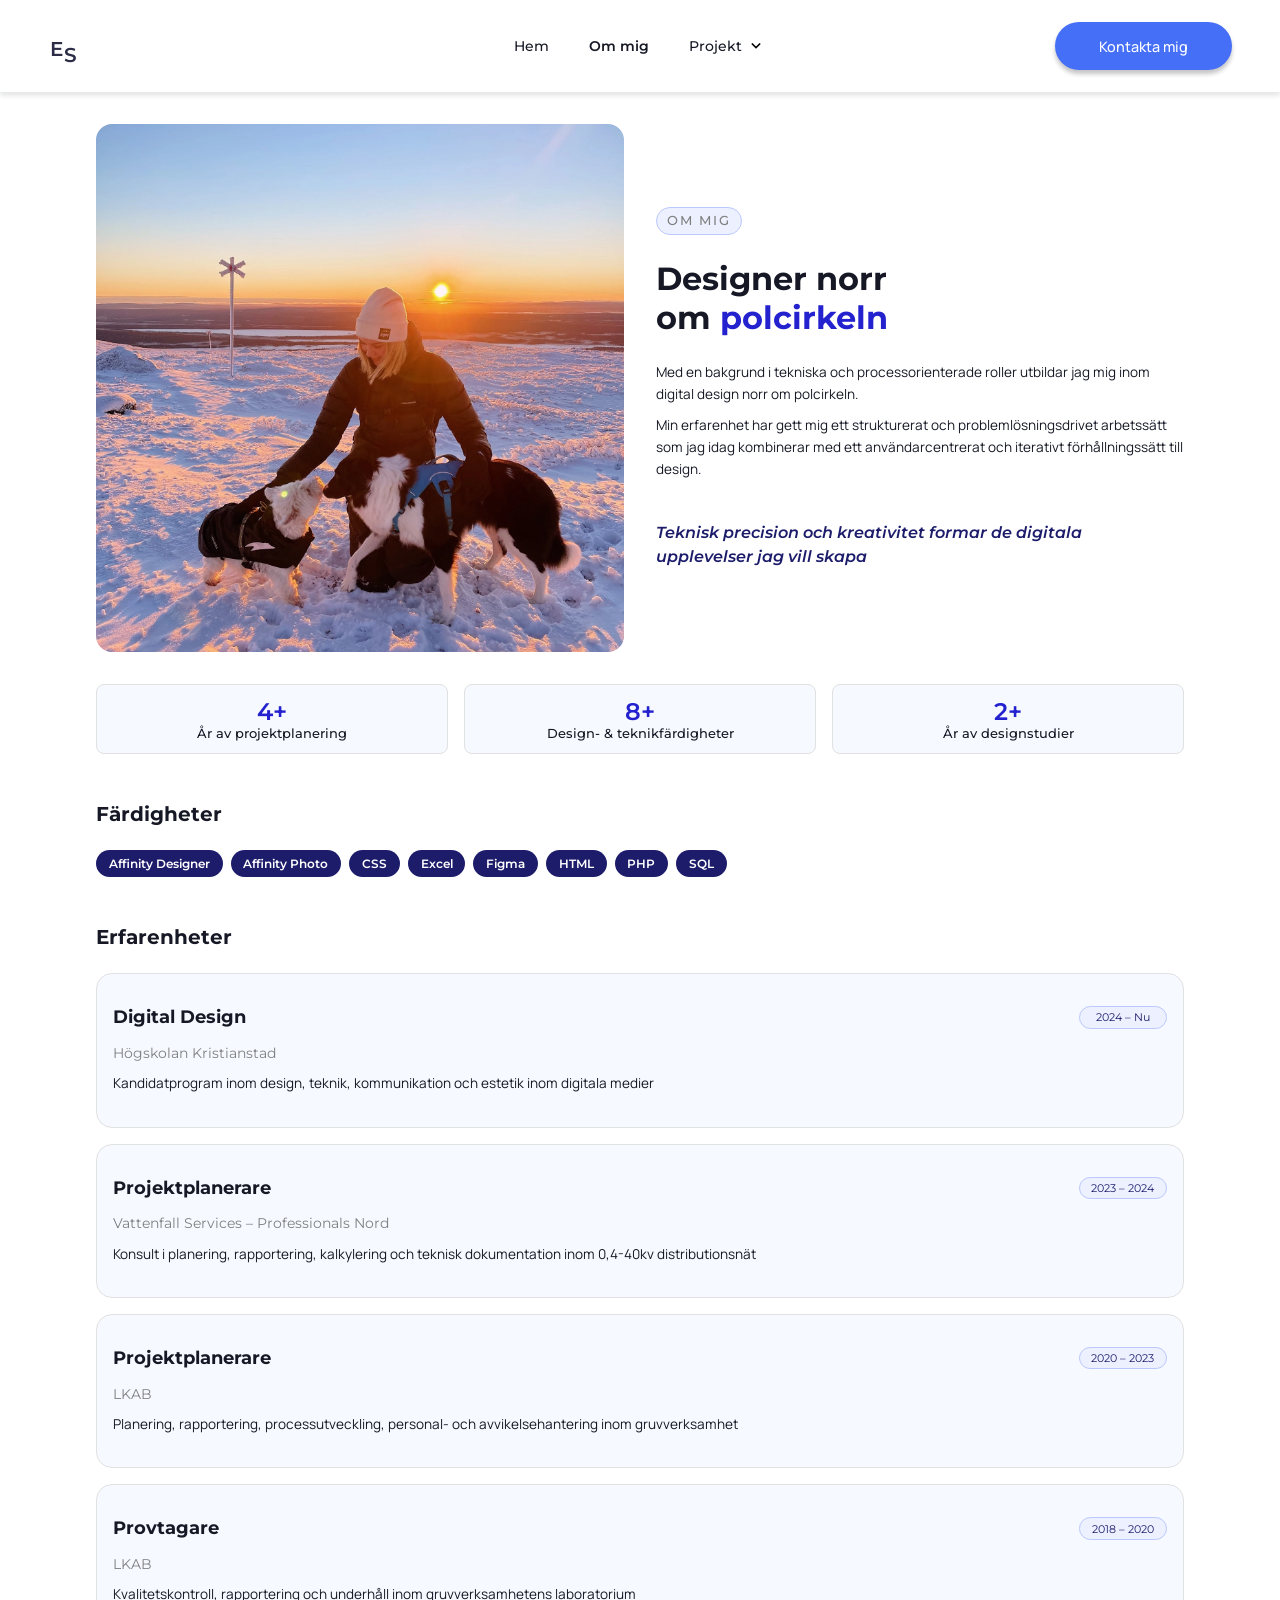
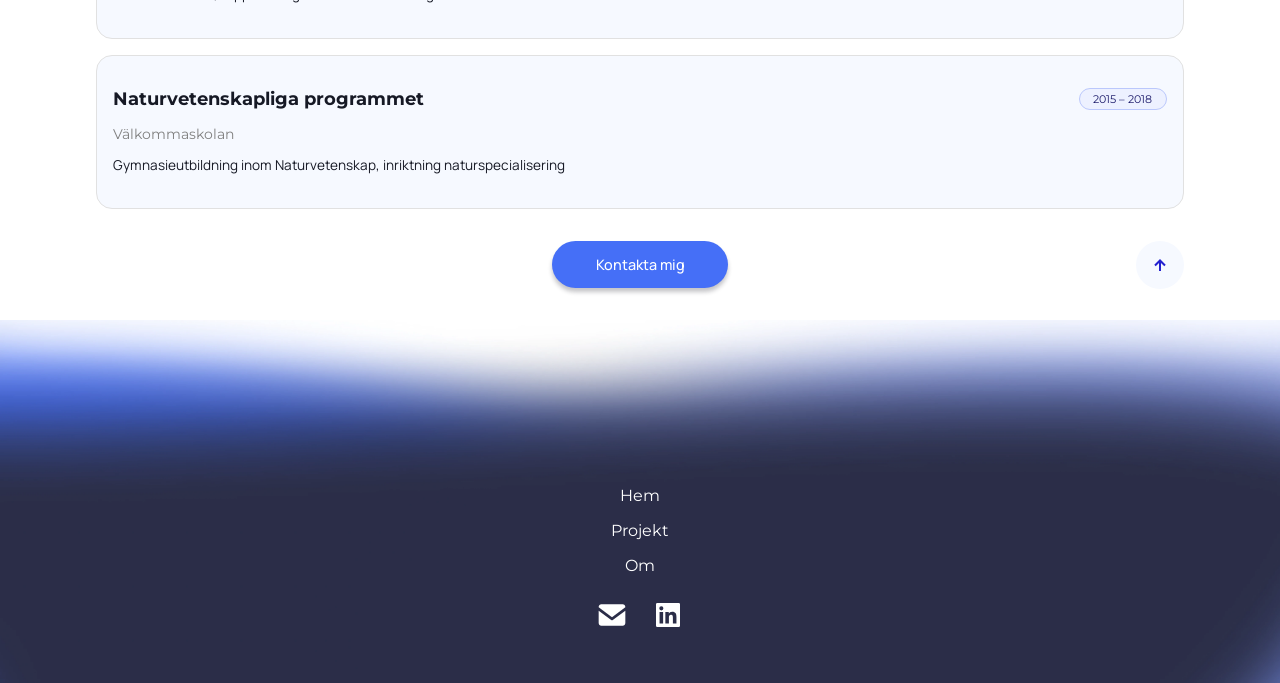
==== about.html @ 7bae7bc4 "Add files via upload" ====
<!DOCTYPE html>
<html lang="sv">
<head>
    <meta charset="UTF-8">
    <meta name="viewport" content="width=device-width, initial-scale=1.0">
    <title>Om mig – Emma Sjöholm</title>
	<!-- Google fonts -->
    <link rel="preconnect" href="https://fonts.googleapis.com">
    <link rel="preconnect" href="https://fonts.gstatic.com" crossorigin>
    <link href="https://fonts.googleapis.com/css2?family=Manrope:wght@200..800&family=Montserrat:ital,wght@0,100..900;1,100..900&display=swap" rel="stylesheet">
	<!-- Externa stilmallar -->
    <link href="assets/style.css" rel="stylesheet">
    <link href="assets/btn.css" rel="stylesheet">
</head>
<body id="top">
	<!-- Header via JS fetch -->
    <div id="header"></div>
    <main>
		<!-- Introduktionstext -->
        <div class="about-intro">
            <div class="about-content">
                <section class="about-section">
                    <p class="page-label">Om mig</p>
                    <h1>Designer norr<br>om
							<span class="digital_designer">polcirkeln</span>
						</h1>
                    <p>Med en bakgrund i tekniska och processorienterade roller utbildar jag mig inom digital design norr om polcirkeln.</p>
                    <p>Min erfarenhet har gett mig ett strukturerat och problemlösningsdrivet arbetssätt som jag idag kombinerar med ett användarcentrerat och iterativt förhållningssätt till design.</p>
                    <aside class="quote">
                        <p>Teknisk precision och kreativitet formar de digitala upplevelser jag vill skapa</p>
                    </aside>
                </section>
            </div>
			<!-- Profilbild -->
            <div class="about-profile">
                <img src="assets/images/profil.webp" alt="Emma Sjöholm med sin West Highland white terrier och sin Border Collie på ett snötäckt fjäll i solnedgången på vintern">
            </div>
        </div>
        <!-- Statistik kort med full bredd -->
        <div class="about-meta">
            <div class="meta-card">
                <p class="number">4+</p>
                <p class="value">År av projektplanering</p>
            </div>
            <div class="meta-card">
                <p class="number">8+</p>
                <p class="value">Design- & teknikfärdigheter</p>
            </div>
            <div class="meta-card">
                <p class="number">2+</p>
                <p class="value">År av designstudier</p>
            </div>
        </div>
		<!-- Färdigheter som taggar -->
        <section class="about-section about-section-tags">
            <h2>Färdigheter</h2>
            <ul class="about-tags">
                <li>Affinity Designer</li>
                <li>Affinity Photo</li>
                <li>CSS</li>
                <li>Excel</li>
                <li>Figma</li>
                <li>HTML</li>
                <li>PHP</li>
                <li>SQL</li>
            </ul>
        </section>
		<!-- Erfarenheter av utbildning och arbete i kronolgisk ordning -->
        <section class="about-section">
            <h2>Erfarenheter</h2>
            <div class="about-skills-section">
                <div class="about-skills">
                    <div class="about-skills-top">
                        <h3>Digital Design</h3>
                        <span class="about-date">2024 – Nu</span>
                    </div>
                    <p class="about-skills-company">Högskolan Kristianstad</p>
                    <p>Kandidatprogram inom design, teknik, kommunikation och estetik inom digitala medier</p>
                </div>
                <div class="about-skills">
                    <div class="about-skills-top">
                        <h3>Projektplanerare</h3>
                        <span class="about-date">2023 – 2024</span>
                    </div>
                    <p class="about-skills-company">Vattenfall Services – Professionals Nord</p>
                    <p>Konsult i planering, rapportering, kalkylering och teknisk dokumentation inom 0,4-40kv distributionsnät</p>
                </div>
                <div class="about-skills">
                    <div class="about-skills-top">
                        <h3>Projektplanerare</h3>
                        <span class="about-date">2020 – 2023</span>
                    </div>
                    <p class="about-skills-company">LKAB</p>
                    <p>Planering, rapportering, processutveckling, personal- och avvikelsehantering inom gruvverksamhet</p>
                </div>
                <div class="about-skills">
                    <div class="about-skills-top">
                        <h3>Provtagare</h3>
                        <span class="about-date">2018 – 2020</span>
                    </div>
                    <p class="about-skills-company">LKAB</p>
                    <p>Kvalitetskontroll, rapportering och underhåll inom gruvverksamhetens laboratorium</p>
                </div>
                <div class="about-skills">
                    <div class="about-skills-top">
                        <h3>Naturvetenskapliga programmet</h3>
                        <span class="about-date">2015 – 2018</span>
                    </div>
                    <p class="about-skills-company">Välkommaskolan</p>
                    <p>Gymnasieutbildning inom Naturvetenskap, inriktning naturspecialisering</p>
                </div>
            </div>
        </section>
		<!-- Kontaktknapp och tillbaka till toppen-knapp -->
        <div class="ending about-ending">
            <a href="mailto:emmsjoholm@gmail.com" class="primary-btn" aria-label="Skicka e-post till Emma Sjöholm">Kontakta mig</a>
            <a href="#top" class="back-top-btn" aria-label="Tillbaka till toppen">
				<svg  xmlns="http://www.w3.org/2000/svg" width="24" height="24"  fill="#2421CF" viewBox="0 0 24 24" >
					<!--Boxicons v3.0.8 https://boxicons.com | License  https://docs.boxicons.com/free-->
					<path d="M13 18V9.91l3.29 3.3 1.42-1.42L12 6.09l-5.71 5.7 1.42 1.42L11 9.91V18z"></path>
				</svg>
            </a>
        </div>
    </main>
	<!-- Footer via JS fetch -->
    <div id="footer"></div>
    <script src="includes/main.js"></script>
</body>
</html>
---- assets/style.css ----
/* ================= Globala variabler ========================= */
   :root {
    /*-- Primära färger --*/
    --color-primary:        #2421CF;
    --color-primary-mid:    #2752de;
    --color-primary-light:  #456FF7;
    --color-primary-pale:   #BBC8FC;
    --color-primary-bg:     #EDF1FF;

    /*-- Mörkare färger --*/
    --color-dark-navy:      #1D1C6B;
    --color-dark-text:      #161925;
    --color-dark-near:      #1a1a1a;
    --color-dark-tag:       #2B2E48;

    /*-- Neutrala färger --*/
    --color-white:          #FFFFFF;
    --color-surface:        #F6F9FF;
    --color-border:         #E1E1E1;
    --color-border-accent:  #BBC8FC;
    --color-grey:           #808080;
    --color-label-blue:     #809AFA;

    /*-- Övriga färger --*/
    --color-dot-inactive:   #E0DAFF;

    /* Typsnitt */
    --font-heading:         'Montserrat', 'Trebuchet MS', Arial, sans-serif;
    --font-body:            'Manrope', system-ui, 'Segoe UI', Arial, sans-serif;

    /* Typsnittsstorlekar */
    --text-h1:              2rem;
    --text-h2:              1.25rem;
    --text-h3:              1.125rem;
    --text-body:            0.85rem;
    --text-small:           0.8rem;
    --text-xs:              0.7rem;

    /* Avståndsstorlekar */
    --space-xs:             0.25rem;
    --space-sm:             0.5rem;
    --space-md:             1rem;
    --space-lg:             1.5rem;
    --space-xl:             2rem;
    --space-2xl:            3rem;

    /* Radier */
    --radius-sm:            0.5rem;
    --radius-md:            0.75rem;
    --radius-lg:            1rem;
    --radius-pill:          999px;

    /* Skuggor */
    --shadow-header:        0px 4px 4px rgba(22, 25, 37, 0.10);
    --shadow-btn:           0px 4px 4px rgba(22, 25, 37, 0.25);

    /* Layout bredd */
    --content-width:        85%;
}


/* ================ General ================== */
/* Nolla till standardmarginaler och sätt vit bakgrund */
body {
    margin: 0;
    padding: 0;
    background-color: var(--color-white);
}

/* Begränsa bredd och centera allt utom hero-sektionerna */
main > section:not(#image_hero):not(.stratus-hero) {
    width: var(--content-width);
    margin-inline: auto;
}

/* Gemensam typografi och färg för rubrikerna */
h1, h2, h3 {
    font-family: var(--font-heading);
    color: var(--color-dark-text);
}

/* Rubrikstorlekar */
h1 { font-size: var(--text-h1); }
h2 { font-size: var(--text-h2); }
h3 { font-size: var(--text-h3); }

/* Brödtextens typografi och färg */
p {
    font-size: var(--text-body);
    font-family: var(--font-body);
    color: var(--color-dark-text);
    line-height: 1.4rem;
}

/* Etikett för sidans titel */
.page-label {
    display: inline-block;
    text-align: center;
    align-self: start;
    justify-content: center;
    background-color: var(--color-primary-bg);
    border: 1px solid var(--color-border-accent);
    color: var(--color-grey);
    border-radius: var(--radius-lg);
    padding: 0.1rem 0.6rem;
    width: auto;
    letter-spacing: 0.15em;
    text-transform: uppercase;
    font-weight: 500;
    font-size: var(--text-small);
    font-family: var(--font-heading);
}


/* ================= Header navigering ================== */
/* Logotyp till vänster och hamburger-knapp till höger. Skuggning undertill på hela header */
header {
    display: flex;
    justify-content: space-between;
    align-items: center;
    padding: 0.75rem var(--space-lg);
    box-shadow: var(--shadow-header);
}

/* Header stannar kvar högst upp vid skroll */
#header {
    position: sticky;
    top: 0;
    z-index: 300;
    background-color: var(--color-white);
}

/* Kvadratisk logotyp med lite utrymme ovanför för matchning med hamburger-knapp */
.logo {
    width: var(--space-xl);
    height: auto;
    padding-top: 0.75rem;
}

/* Hamburger-knapp som öppnar menyn */
.hamburger-btn {
    display: flex;
    align-items: center;
    justify-content: center;
    background: none;
    border: none;
    cursor: pointer;
    padding: var(--space-sm);
    color: var(--color-dark-near);
    z-index: 200;
}

/* Hamburger-knapp blå vid hovring */
.hamburger-btn:hover { color: var(--color-primary); }

/* Hamburger-knapp döljs när nav-overlay är öppen */
.hamburger-btn.active { display: none; }

/* Fullskärmsoverlay syns ej när den är inaktiv */
#nav-overlay {
    position: fixed;
    inset: 0;
    background-color: var(--color-white);
    display: flex;
    flex-direction: column;
    justify-content: flex-start;
    padding: var(--space-lg);
    gap: var(--space-2xl);
    z-index: 100;
    opacity: 0;
    pointer-events: none;
    transition: opacity 0.3s ease;
}

/* Fullskärmsoverlay synlig och klickbar vid JS .active */
#nav-overlay.active {
    opacity: 1;
    pointer-events: all;
}

/* Rad med meny-text till vänster och stäng-knapp till höger */
.nav-top {
    display: flex;
    justify-content: space-between;
    align-items: center;
}

/* Liten grå "MENY"-text */
.nav-meny-text {
    font-weight: 600;
    font-size: var(--text-small);
    font-family: var(--font-body);
    letter-spacing: 0.15em;
    color: var(--color-grey);
    margin: 0;
}

/* Vertikal lista utan punkter */
.nav-links {
    list-style: none;
    padding: 0;
    margin: 0;
    display: flex;
    flex-direction: column;
}

/* Vardera meny staplas vertikalt */
.nav-links li {
    display: flex;
    flex-direction: column;
}

/* Rad med länkar och nummer utom nav-nummer-wrap för att undvika konflikt */
.nav-links li div:not(.nav-nummer-wrap) {
    display: flex;
    justify-content: space-between;
    align-items: center;
    padding: var(--space-lg) 0;
}

/* Stora menyalternativ */
.nav-links li a {
    display: flex;
    gap: var(--space-md);
    text-decoration: none;
    color: var(--color-dark-text);
    font-weight: 600;
    font-size: 1.4rem;
    font-family: var(--font-heading);
    width: 100%;
}

/* Blå färg vid hovring */
.nav-links li a:hover { color: var(--color-primary); }

/* Ljusblå siffra till höger om menyalternativen */
.nav-nummer {
    font-size: 0.9rem;
    font-family: var(--font-heading);
    color: var(--color-primary-pale);
    white-space: nowrap;
}

/* Avdelare mellan menyalternativ */
.nav-links hr {
    border: none;
    border-top: 1px solid var(--color-border);
    margin: 0;
}

/* Kontakt-knapp längst ner i menyn för lätt åtkomst */
.nav-bottom {
    display: flex;
    flex-direction: column;
    align-items: center;
    margin-top: auto;
    padding-bottom: var(--space-2xl);
}

/* Wrapper för siffra och dropdown-pil bredvid "Projekt" */
.nav-nummer-wrap {
    display: flex;
    align-items: center;
    gap: var(--space-sm);
}

/* Dold dropdown-lista som syns vid klick på pil */
.nav-dropdown {
    list-style: none;
    padding: 0 0 var(--space-md) 2.5rem;
    margin: 0;
    display: none;
    flex-direction: column;
    gap: 0.75rem;
}

/* Visa dropdown vid JS .active */
.nav-dropdown.active { display: flex; }

/* Mindre indragen text för projektnamn */
.nav-dropdown li a {
    font-size: var(--space-md);
    padding-left: var(--space-md);
}

/* Pil-knapp för att öppna och stänga dropdown */
.dropdown-toggle {
    background: none;
    border: none;
    cursor: pointer;
    padding: 0;
    display: flex;
    align-items: center;
    transition: transform 0.3s ease;
}

/* Rotera pilen 180 grader */
.dropdown-toggle.active { transform: rotate(180deg); }

/* Ej visa desktopversion header på mindre skärmar */
.desktop-nav, .desktop-contact { display: none; }


/* ============== Footer ================ */
/* Footer med bakgrundsbild och innehåll längst ned */
#image_footer {
    position: relative;
    background-image: url('images/footer_background.webp');
    background-size: cover;
    background-position: center bottom;
    background-repeat: no-repeat;
    height: 35svh;
    width: 100%;
    display: flex;
    flex-direction: column;
    align-items: center;
    justify-content: flex-end;
    padding-bottom: var(--space-2xl);
    gap: var(--space-lg);
}

/* Vertikala navigeringslänkar i footer */
.footer_nav {
    display: flex;
    flex-direction: column;
    align-items: center;
    gap: var(--space-md);
}

/* Vita länkar utan understrykning */
.footer_nav a {
    font-weight: 400;
    font-family: var(--font-heading);
    text-decoration: none;
    color: var(--color-white);
}

/* Ikoner i rad */
.footer_social {
    display: flex;
    gap: var(--space-lg);
}


/* ============== Index ================ */
/* Fullskärmshero med bakgrundsbild */
#image_hero {
    position: relative;
    background-image: url('images/hero.webp');
    background-size: cover;
    background-position: center bottom;
    background-repeat: no-repeat;
    height: 100svh;
    width: 100%;
}

/* Centrerad text placeras i nedre delen av hero */
#text_hero {
    display: flex;
    flex-direction: column;
    align-items: center;
    position: absolute;
    bottom: 8rem;
    padding: var(--space-md);
    text-align: center;
    left: 0;
    right: 0;
}

/* Vit text mot mörk bakgrundsbild */
#text_hero h1, #text_hero p { color: var(--color-white); }

/* Utrymme under brödtexten, men inte ovanför */
#text_hero p {
    margin-top: 0;
    margin-bottom: 4rem;
}

/* För bättre radläsning */
#text_hero h1 {
    font-size: 1.75rem;
}

/* Ljusblå färg för "Digital designer" i rubrik för att framhäva text */
.digital_designer { color: var(--color-primary-pale); }

/* CTA-knappar bredvid varandra */
.hero_btns {
    display: flex;
    gap: 0.4rem;
    flex-wrap: wrap;
    justify-content: center;
}

/* Kompetenskort med ljusblå bakgrund */
.cards {
    display: flex;
    flex-direction: column;
    align-items: flex-start;
    gap: var(--space-xs);
    background-color: var(--color-surface);
    border-radius: var(--radius-lg);
    border: 1.5px solid var(--color-border);
    padding: var(--space-lg);
    margin-bottom: var(--space-md);
}

/* Ikon och rubrik staplade vertikalt */
.cards_header {
    display: flex;
    flex-direction: column;
    gap: var(--space-md);
}

/* Nolla inbyggd margin på rubrik och text inuti kort */
.cards h3, .cards p { margin: 0; }

/* Grå brödtext */
.cards p { color: var(--color-grey); }

/* Utrymme ovanför kompetensrubriken */
#qualification-headline { padding-top: var(--space-xl); }

/* Centrerad VFU-sektion med kontakt-knapp */
.contact_vfu {
    text-align: center;
    display: flex;
    flex-direction: column;
    align-items: center;
    padding: var(--space-xl) 0;
}

/* Utrymme ovanför kontakt-knapp */
.contact_vfu a { margin: var(--space-md) 0 var(--space-xl) 0; }

/* Liten margin på rubrik och text */
.contact_vfu h2,
.contact_vfu p { margin: var(--space-sm); }


/* ============== Projektöversikt ================ */
/* Centrerad introtext */
.project-intro {
    padding: var(--space-xl) 0 var(--space-md) 0;
    display: flex;
    flex-direction: column;
}

/* Nolla inbyggd margin på brödtext intro */
.project-intro p { margin-top: 0; }

/* Litet avstånd under h1 intro */
.project-intro h1 { margin-bottom: var(--space-sm); }

/* Vertikal lista med projektkort */
.project-list {
    width: var(--content-width);
    margin-inline: auto;
    display: flex;
    flex-direction: column;
    gap: var(--space-md);
    padding-bottom: var(--space-2xl);
}

/* Projektkort med ram och rundade hörn */
.project-cards {
    border-radius: var(--radius-lg);
    overflow: hidden;
    position: relative;
    border: 1px solid var(--color-border);
}

/* Länk täcker hela kortet för enkel navigering */
.project-cards a {
    display: block;
    position: relative;
    text-decoration: none;
}

/* Projektbild med fast bildförhållande */
.project-cards img {
    display: block;
    width: 100%;
    aspect-ratio: 16 / 9;
    height: auto;
    object-fit: cover;
}

/* Platshållare med ljusblå bakgrund för kommande projekt */
.project-placeholder {
    width: 100%;
    aspect-ratio: 16 / 9;
    background: var(--color-surface);
}

/* Projektnamn och taggar placerade längst ner i kortet */
.project-info {
    position: absolute;
    bottom: 0;
    left: 0;
    right: 0;
    padding: var(--space-md);
}

/* Endast litet avstånd undertill */
.project-info h2 {
    margin: 0 0 var(--space-sm) 0;
}

/* Tagglista */
.tags {
    list-style: none;
    margin: 0;
    padding: 0;
    display: flex;
    flex-wrap: wrap;
    gap: 0.35rem;
}

/* Enskild tagg med frostat glas utseende */
.tags li {
    background: rgba(248, 246, 255, 0.15);
    backdrop-filter: blur(6px);
    color: var(--color-dark-tag);
    border: 1px solid rgba(255, 255, 255, 0.3);
    border-radius: var(--radius-lg);
    padding: 0.2rem 0.7rem;
    font-weight: 600;
    font-size: var(--text-xs);
    font-family: var(--font-heading);
}


/* ============== Projekt Stratus ================ */
/* Fullskärmshero med bakgrundsbild */
.stratus-hero img {
    width: 100%;
    height: 70svh;
    object-fit: cover;
    object-position: center;
    display: block;
}

/* Introduktionstext */
.stratus-hero-text {
    display: flex;
    flex-direction: column;
    gap: var(--space-sm);
    margin-inline: auto;
    width: var(--content-width);
    padding-top: var(--space-2xl);
}

/* Nolla inbyggd margin på brödtext i introduktion */
.stratus-hero-text p, .stratus-hero-text h1 { margin: 0; }

/* Utrymme till page-label */
.stratus-hero-text h1 {
    margin-top: var(--space-md);
}

/* Begränsa bredd för hela projektsidan */
.stratus-content {
    width: var(--content-width);
    margin-inline: auto;
    display: flex;
    flex-direction: column;
    gap: var(--space-md);
    padding-top: var(--space-2xl);
}

/* Generell sektion med padding och rundade hörn */
.stratus-section {
    border-radius: var(--radius-lg);
    width: 100%;
    box-sizing: border-box;
}

/* Extra utrymme runt tertiär-knapp inuti sektion */
.stratus-section .tertiary-btn { margin: var(--space-md) 0; }

/* Ljusblå bakgrund för färgade sektioner */
.stratus-section-color {
    background-color: var(--color-surface);
    border: 1.5px solid var(--color-border);
    padding: var(--space-xl) var(--space-md);
}

/* Nolla marginaler ovanför och lite utrymme nertill för h2 i sektioner */
.stratus-section h2 {
    margin-top: 0;
    margin-bottom: var(--space-sm);
}

/* Extra utrymme ovanför innehållet */
.background {
    padding-top: var(--space-xl);
}

/* Utrymme ovanför och lite nedanför för h3 i sektioner */
.stratus-section h3 {
    margin-top: var(--space-lg);
    margin-bottom: var(--space-xs);
}

/* Litet utrymme nedanför brödtext och listor */
.stratus-section p, .stratus-section ul { margin-bottom: var(--space-sm); }

/* Indraget för punktlista i linje med resterande text till vänster */
.stratus-section ul { padding-left: 1.25rem; }

/* Typografi och avstånd för punktlista */
.stratus-section ul li {
    font-size: var(--text-small);
    font-family: var(--font-body);
    color: var(--color-dark-text);
    margin-bottom: var(--space-xs);
}

/* Smalare bild */
.stratus-img {
    width: var(--content-width);
    margin-inline: auto;
    border-radius: var(--radius-md);
    margin-block: var(--space-md);
    display: block;
    height: auto;
}

/* Bilder bredvid varandra */
.content-img {
    display: flex;
    flex-direction: row;
    gap: 0.75rem;
    margin-block: var(--space-md);
    width: 100%;
}

/* Varje bild tar upp halva bredden i raden */
.stratus-img-half {
    width: 50%;
    min-width: 0;
    border-radius: var(--radius-md);
    object-fit: contain;
    display: block;
}

/* Begränsa radlängd för bättre läsbarhet */
.text-section {
    max-width: 65ch;
}

/* Designprocessbilden i fullbredd */
.designprocess { width: 100%; }

/* Metadata rad med projektinfo */
.stratus-meta {
    display: flex;
    justify-content: space-between;
    background: var(--color-surface);
    border: 1.5px solid var(--color-border);
    border-radius: var(--radius-md);
    padding: 0.6rem;
}

/* Etikett och värde staplade vertikalt */
.stratus-data {
    display: flex;
    flex-direction: column;
}

/* Blå liten etikett i versaler */
.label {
    font-weight: 700;
    font-size: 0.65rem;
    font-family: var(--font-heading);
    color: var(--color-label-blue);
    text-transform: uppercase;
    letter-spacing: 0.08em;
    margin: 0;
}

/* Värdetext under etikett */
.value {
    font-weight: 500;
    font-size: var(--text-small);
    font-family: var(--font-heading);
    color: var(--color-dark-text);
    margin: 0;
    line-height: 0.4;
}

/* Citat med padding */
.quote {
    padding: 0 var(--space-md);
    align-self: start;
    max-width: 65ch;
}

/* Kursiv citattext i större fetare text och mörkblå färg */
.quote p {
    color: var(--color-dark-navy);
    font-style: italic;
    font-weight: 600;
    font-size: var(--space-md);
    font-family: var(--font-heading);
    line-height: 1.5;
    width: 100%;
}

/* Karusell med dold overflow för att dölja inaktiva bilder */
.stratus-carousel {
    position: relative;
    overflow: hidden;
    border-radius: var(--radius-md);
    margin-block: var(--space-md);
}

/* Flex rad för horisontell förflyttning */
.stratus-carousel-track {
    display: flex;
    transition: transform 0.3s ease;
}

/* Varje bild tar upp fullbredd i karusellen */
.stratus-carousel-img {
    width: 100%;
    object-fit: cover;
    object-position: top;
    display: block;
}

/* Frostad karusell-knapp som centeras vertikalt */
.stratus-carousel-btn {
    position: absolute;
    top: 50%;
    transform: translateY(-50%);
    width: 2.25rem;
    height: 2.25rem;
    background: rgba(248, 246, 255, 0.2);
    backdrop-filter: blur(6px);
    border: 1px solid rgba(255, 255, 255, 0.3);
    border-radius: var(--radius-pill);
    display: flex;
    align-items: center;
    justify-content: center;
    cursor: pointer;
    z-index: 2;
}

/* Blå bakgrund vid hovring */
.stratus-carousel-btn:hover {
    background: var(--color-primary);
    border-color: var(--color-primary);
    transform: translateY(-50%);
}

/* Föregående och nästa knapp placerade på varsin sida */
.stratus-carousel-btn--prev { left: var(--space-sm); }
.stratus-carousel-btn--next { right: var(--space-sm); }

/* Punktnavigering centrerad under karusell */
.stratus-carousel-dots {
    display: flex;
    justify-content: center;
    gap: 0.4rem;
    margin-bottom: var(--space-md);
}

/* Liten rund punkt */
.dot {
    width: 0.4rem;
    height: 0.4rem;
    border-radius: var(--radius-pill);
    background: var(--color-dot-inactive);
    cursor: pointer;
}

/* Aktiv punkt blir blå */
.dot.active { background: var(--color-primary); }

/* Resultatsektion med text och bild */
.stratus-results {
    display: flex;
    flex-direction: column;
    align-items: flex-start;
    margin-bottom: var(--space-xl);
}

/* Nolla marginal ovanför resultat text */
.stratus-results p {
    margin-top: 0;
}

/* Centrera resultatsbild */
.stratus-results img {
    align-self: center;
}

/* Kontakt-knapp centrerad och tillbaka till toppen-knapp till höger */
.ending {
    display: flex;
    justify-content: center;
    align-items: center;
    padding: var(--space-xl) 0;
    position: relative;
}


/* ============== Om mig ================ */
/* Profilbild centreras med utrymme ovanför */
.about-profile {
    padding-top: var(--space-xl);
}

/* Profilbild med rundade hörn */
.about-profile img {
    width: 100%;
    aspect-ratio: 1 / 1;
    object-fit: cover;
    object-position: center;
    display: block;
    border-radius: var(--radius-lg);
}

/* Centrerat innehåll för om mig-sidan */
.about-content {
    display: flex;
    flex-direction: column;
    gap: var(--space-2xl);
    padding-bottom: var(--space-sm);
}

/* Generell sektion på om mig-sidan */
.about-section {
    display: flex;
    flex-direction: column;
    gap: var(--space-sm);
}

/* h1 med utrymme ovanför och under */
.about-section h1 {
    padding: var(--space-md) 0;
}

/* Utrymme ovan och under h2 */
.about-section h2 { padding: var(--space-md) 0; }

/* Nolla inbyggd margin på alla rubriker och texter i about-section */
.about-section h1, .about-section h2, .about-section p { margin: 0; }

/* Utrymme ovanför citatet i om mig */
.about-section .quote {
    margin-top: var(--space-xl);
    padding: 0;
}

/* Utrymme ovanför och under */
.about-section-tags {
    padding: var(--space-xl) 0;
}

/* Begränsa bredd och centera */
.about-intro {
    width: var(--content-width);
    margin-inline: auto;
    padding-top: var(--space-xl);
}

/* Tre värde kort bredvid varandra */
.about-meta {
    display: flex;
    flex-direction: column;
    width: var(--content-width);
    margin-inline: auto;
    gap: var(--space-md);
    padding-top: var(--space-xl);
}

/* Vardera kort är lika brett och centrerat */
.meta-card {
    background-color: var(--color-surface);
    border-radius: var(--radius-sm);
    border: 1.5px solid var(--color-border);
    display: flex;
    flex-direction: column;
    align-items: center;
    text-align: center;
    gap: var(--space-sm);
    flex: 1;
    padding: var(--space-md) 0.25rem;
}

/* Stor blå siffra i kortet */
.number {
    font-weight: 600;
    font-size: var(--space-lg);
    font-family: var(--font-heading);
    color: var(--color-primary);
    margin: 0;
}

/* Färdighetstaggar bredvid varandra med wrap */
.about-tags {
    list-style: none;
    margin: 0;
    padding: 0;
    display: flex;
    flex-wrap: wrap;
    gap: var(--space-sm);
}

/* Vardera tagg har mörkblå bakgrund */
.about-tags li {
    background-color: var(--color-dark-navy);
    border-radius: var(--radius-pill);
    padding: 0.4rem 0.8rem;
    font-weight: 600;
    font-size: 0.75rem;
    font-family: var(--font-heading);
    color: var(--color-white);
}

/* Erfarenhetskort med ljusblå bakgrund */
.about-skills {
    background-color: var(--color-surface);
    border: 1.5px solid var(--color-border);
    border-radius: var(--radius-lg);
    padding: var(--space-xl) var(--space-md);
    display: flex;
    flex-direction: column;
}

/* Utrymme för kort */
.about-skills-section {
    display: flex;
    flex-direction: column;
    gap: var(--space-md);
}

/* Titel och datum i samma rad */
.about-skills-top {
    display: flex;
    justify-content: space-between;
    align-items: flex-start;
    margin-bottom: var(--space-xs);
    gap: var(--space-sm);
}

/* Nolla margin på h3 */
.about-skills h3 {
    margin: 0 0 0.1rem 0;
}

/* Grå textfärg på företagsnamn utan utrymme */
.about-skills-company {
    font-family: var(--font-heading);
    color: var(--color-grey);
    margin: 0;
}

/* Utrymme ovanför brödtext */
.about-skills p {
    margin-top: var(--space-sm);
}

/* Datum tagg utan wrap med lika bredd */
.about-date {
    background-color: var(--color-primary-bg);
    border: 1px solid var(--color-border-accent);
    color: var(--color-dark-navy);
    border-radius: var(--radius-lg);
    padding: 0.2rem 0.7rem;
    font-size: var(--text-xs);
    font-family: var(--font-heading);
    white-space: nowrap;
    min-width: 4rem;
    text-align: center;
}

/* Markera ord med primär färg för att stå ut mer från resterande text */
.about-section .digital_designer {
    color: var(--color-primary);
}

/* Avslutande sektion med samma bredd som resterande innehåll */
.about-ending {
    width: var(--content-width);
    margin-inline: auto;
}


/* ============== Responsivitet ================ */
/* --------------- Surfplatta & dator (768px+) --------------- */

@media (min-width: 768px) {

    /* Index - Horisontell placering av kompetenskort */
    .cards-row {
        display: flex;
        gap: var(--space-md);
        align-items: stretch;
    }

    /* Korten är lika bred som innehållet */
    .cards {
        flex: 1;
        margin-bottom: 0;
    }

    /* --- Om mig --- */
    /* Tvåkolumnslayout med bild till vänster och introtext till höger */
    .about-intro {
        display: grid;
        grid-template-columns: 1fr 1fr;
        gap: var(--space-xl);
        width: var(--content-width);
        margin-inline: auto;
        padding-top: var(--space-xl);
        align-items: center;
    }

    /* Bild placeras först i grid och nollställer mobilstil */
    .about-intro .about-profile {
        order: -1;
        width: 100%;
        margin-inline: 0;
        padding-top: 0;
    }

    /* Bilden fyller hela profilkolumnen */
    .about-intro .about-profile img {
        width: 100%;
        height: 100%;
        object-fit: cover;
        object-position: center;
        border-radius: var(--radius-lg);
    }

    /* Textinnehåll nollställer mobilstil */
    .about-intro .about-content {
        width: 100%;
        margin-inline: 0;
        padding-bottom: 0;
    }

    /* Statistikkort placeras horisontellt */
    .about-meta {
        flex-direction: row;
    }

    /* --- Projektöversikt --- */
    /* 2 kort per rad */
    .project-list {
        display: grid;
        grid-template-columns: 1fr 1fr;
    }

    /* Gör så att innehållet ligger närmare varandra */
    .stratus-intro-grid h2,
    .stratus-intro-grid p,
    .stratus-intro-grid .tertiary-btn {
        margin-top: 0;
    }

    /* Tvåkolumnslayout för text och bild */
    .content-grid {
        display: grid;
        grid-template-columns: 1fr 1fr;
        gap: 4vw;
        align-items: center;
    }

    /* Begränsad radlängd i textkolumn */
    .content {
        max-width: 40ch;
    }

    /* Centrera bilder i bildkolumn */
    .content-img {
        display: flex;
        justify-content: center;
        gap: var(--space-md);
    }

    /* Bilder delar utrymme i kolumnen */
    .content-img img {
        width: 45%;
        height: auto;
    }

    /* Fördela projektinformationen jämnt över hela raden */
    .stratus-meta {
        display: flex;
        justify-content: space-evenly;
    }

    /* Tvåkolumnslayout för projektintroduktion */
    .stratus-intro-grid {
        display: grid;
        grid-template-columns: 1fr 1fr;
        gap: 6vw;
        align-items: start;
    }

    /* Ta bort extra avstånd */
    .background {
        padding-top: 0;
    }

    /* Sträcker sig över båda kolumner */
    .designprocess, .stratus-meta {
        grid-column: 1 / -1;
        width: 100%;
        box-sizing: border-box;
    }

    /* Förminska bredden på designprocess bilden */
    .designprocess {
        width: 50vw;
    }

    /* Centrera och begränsa bredd */
    .content-media {
        width: 50%;
        justify-self: center;
    }

    /* Visa resultatsektion horisontellt */
    .stratus-results {
        display: flex;
        flex-direction: row;
        align-items: center;
        gap: var(--space-lg);
        text-align: left;
    }

    /* Fast storlek på bild */
    .stratus-results img {
        width: 100px;
        flex-shrink: 0;
        margin-bottom: 0;
    }

    /* Ta bort standardmarginal på text */
    .stratus-results p {
        margin: 0;
    }

    /* Tvåkolumnslayout jämnt fördelade */
    .deliver-grid {
        display: grid;
        grid-template-columns: 1fr 1fr;
        gap: var(--space-xl);
    }
}

@media (min-width: 1200px) {

    /* Dölj hamburger-knappen och overlay-navigationen */
    .hamburger-btn {
        display: none;
    }

    /* Dölj mobilmeny på större skärm */
    #nav-overlay {
        display: none !important;
    }

    /* Header: logo till vänster, nav i mitten, knapp till höger */
    header {
        display: grid;
        grid-template-columns: 1fr auto 1fr;
        align-items: center;
        padding: 1.25rem var(--space-2xl);
    }

    /* Visa desktop-nav och desktop-kontaktknapp */
    .desktop-nav {
        display: flex;
        justify-content: center;
        align-items: center;
        gap: 2.5rem;
        list-style: none;
        margin: 0;
        padding: 0;
    }

    /* Stilsättning av länkar i huvudnavigering */
    .desktop-nav a {
        font-weight: 500;
        font-size: var( --text-body);
        font-family: var(--font-heading);
        text-decoration: none;
        color: var(--color-dark-text);
        transition: color 0.3s ease;
    }

    /* Blå färg vid hovring */
    .desktop-nav a:hover {
        color: var(--color-primary);
    }

    /* Fetmarkering av aktiv sida */
    .desktop-nav a.active {
        font-weight: 600;
    }

    /* Placering av kontaktknapp till höger */
    .desktop-contact {
        display: flex;
        justify-content: flex-end;
    }

    /* Dold dropdown-meny, samt stilsättning för desktop */
    .desktop-dropdown-menu {
        display: none;
        flex-direction: column;
        gap: 0.75rem;
        position: absolute;
        left: 0;
        top: 100%;
        list-style: none;
        margin: 0;
        padding: var(--space-lg) var(--space-sm);
        background-color: var(--color-white);
        border-radius: 0 0 var(--radius-sm) var(--radius-sm);
        box-shadow: var(--shadow-header);
        min-width: 180px;
    }

    /* Visa dropdownmenyn vid hovring */
    .desktop-dropdown:hover .desktop-dropdown-menu {
        display: flex;
    }

    /* Positionering av dropdown */
    .desktop-dropdown {
        position: relative;
    }

    /* Visa dropdown när JS är .active */
    .desktop-dropdown-menu.active {
        display: flex;
    }

    /* Länk och pil */
    .desktop-dropdown-header {
        display: flex;
        align-items: center;
        gap: var(--space-xs);
    }

    /* Rotera pilen vid hover */
    .desktop-dropdown:hover .dropdown-toggle {
        transform: rotate(180deg);
    }
}
---- assets/btn.css ----
/* ================ Primär-knapp ================== */
/* Fylld blå knapp med vit text, samt skugga utåt för huvudsakliga CTA-knappar */
.primary-btn {
    display: inline-flex;
    align-items: center;
    justify-content: center;
    min-width: 10em;
    padding: 0 1em;
    height: 3em;
    gap: 0.4rem;
    background-color: #456FF7;
    color: #FFFFFF;
    box-shadow: 0px 4px 4px rgba(22, 25, 37, 0.25);
    font-size: 0.9em;
    font-weight: 500;
    font-family: 'manrope';
    text-decoration: none;
    border-radius: 2em;
    border: 2px solid transparent;
}

/* Mörkare bakgrund vid hovring */
.primary-btn:hover {
    background-image: none;
    background-color: #2752de;
    border: 2px solid #2752de;
}

/* Skuggning inåt och fetare text vid klick */
.primary-btn:active {
    background-image: none;
    background-color: #2752de;
    box-shadow: inset 0px 2px 2px rgba(22, 25, 37, 0.25);
    font-weight: 600;
}

/* ================ Sekundär-knapp ================== */
/* Genomskinlig knapp med vit ram och text för mörka bakgrunder/bilder */
.secondary-btn {
    display: inline-flex;
    align-items: center;
    justify-content: center;
    min-width: 10em;
    padding: 0 1em;
    height: 3em;
    gap: 0.4rem;
    backdrop-filter: blur(6px);
    color: #ffffff;
    font-size: 0.9em;
    font-weight: 500;
    font-family: 'manrope';
    text-decoration: none;
    border-radius: 2em;
    border: 2px solid #FFFFFF;
}

/* Lätt frostad bakgrund vid hovring */
.secondary-btn:hover {
    background-image: none;
    background-color: rgba(246, 249, 255, 0.35);
    backdrop-filter: blur(6px);
}

/* Mer fylld bakgrund och skuggning inåt vid klick */
.secondary-btn:active {
    background-image: none;
    background-color: rgba(246, 249, 255, 0.75);
    box-shadow: inset 0px 4px 4px rgba(22, 25, 37, 0.25);
    backdrop-filter: blur(6px);
    font-weight: 600;
}

/* ================ Tertiär-knapp ================== */
/* Fylld vit knapp med blå ram och text för ljusa bakgrunder */
.tertiary-btn {
    display: inline-flex;
    align-items: center;
    justify-content: center;
    min-width: 10em;
    padding: 0 1em;
    height: 3em;
    gap: 0.4rem;
    background-color: #FFFFFF;
    color: #2752de;
    font-size: 0.9em;
    font-weight: 500;
    font-family: 'manrope';
    text-decoration: none;
    border-radius: 2em;
    border: 2px solid #2752de;
}

/* Blå bakgrund och vit text vid hovring */
.tertiary-btn:hover {
    background-image: none;
    background-color: #456FF7;
    color: #FFFFFF;
}

/* Mörkare bagrund och skuggning inåt vid klick */
.tertiary-btn:active {
    background-image: none;
    background-color: #2752de;
    box-shadow: inset 0px 4px 4px rgba(22, 25, 37, 0.25);
    font-weight: 600;
}

/* ================ Länk ================== */
/* Text-knapp utan bakgrund för diskreta länkar */
.link-btn {
    display: inline-flex;
    align-items: center;
    justify-content: center;
    min-width: 10em;
    height: 3em;
    gap: 0.4rem;
    color: #2421CF;
    font-size: 0.8em;
    font-weight: 500;
    font-family: 'manrope';
    text-decoration: none;
}

/* Understrykning vid hovring */
.link-btn:hover {
    text-decoration: underline;
}

/* Understrykning och fetare text vid klick */
.link-btn:active {
    text-decoration: underline;
    font-weight: 600;
}

/* ================ Pil-knappar och stänga-knapp ================== */
/* Rund stäng-knapp med ljusblå bakgrund */
.close-btn {
    display: flex;
    align-items: center;
    justify-content: center;
    width: 3rem;
    height: 3rem;
    border-radius: 50%;
    border: none;
    background-color: #F6F9FF;
    color: #2421CF;
    font-size: 1.2rem;
    cursor: pointer;
}

/* Rund knapp för att skrolla tillbaka till toppen */
.back-top-btn {
    display: flex;
    align-items: center;
    justify-content: center;
    position: absolute;
    right: 0;
    border-radius: 50%;
    border: none;
    background-color: #F6F9FF;
    width: 3rem;
    height: 3rem;
}

/* Rund pil-knapp i det högra nedre hörnet av kort i projektöversikt */
.project-arrow {
    position: absolute;
    bottom: 1rem;
    right: 1rem;
    z-index: 3;
    width: 2.25rem;
    height: 2.25rem;
    background: #F6F9FF;
    border-radius: 50%;
    display: flex;
    align-items: center;
    justify-content: center;
}

/* Pil-knappar och stänga-knapp mörkare vid hovring */
.close-btn:hover, .back-top-btn:hover, .project-cards a:hover .project-arrow {
    background-color: #D7E0FF;
}

/* Pil-knappar och stänga-knapp ännu mörkare vid klick */
.close-btn:hover, .back-top-btn:active, .project-cards a:active .project-arrow {
    background-color: #bbcaff;
}
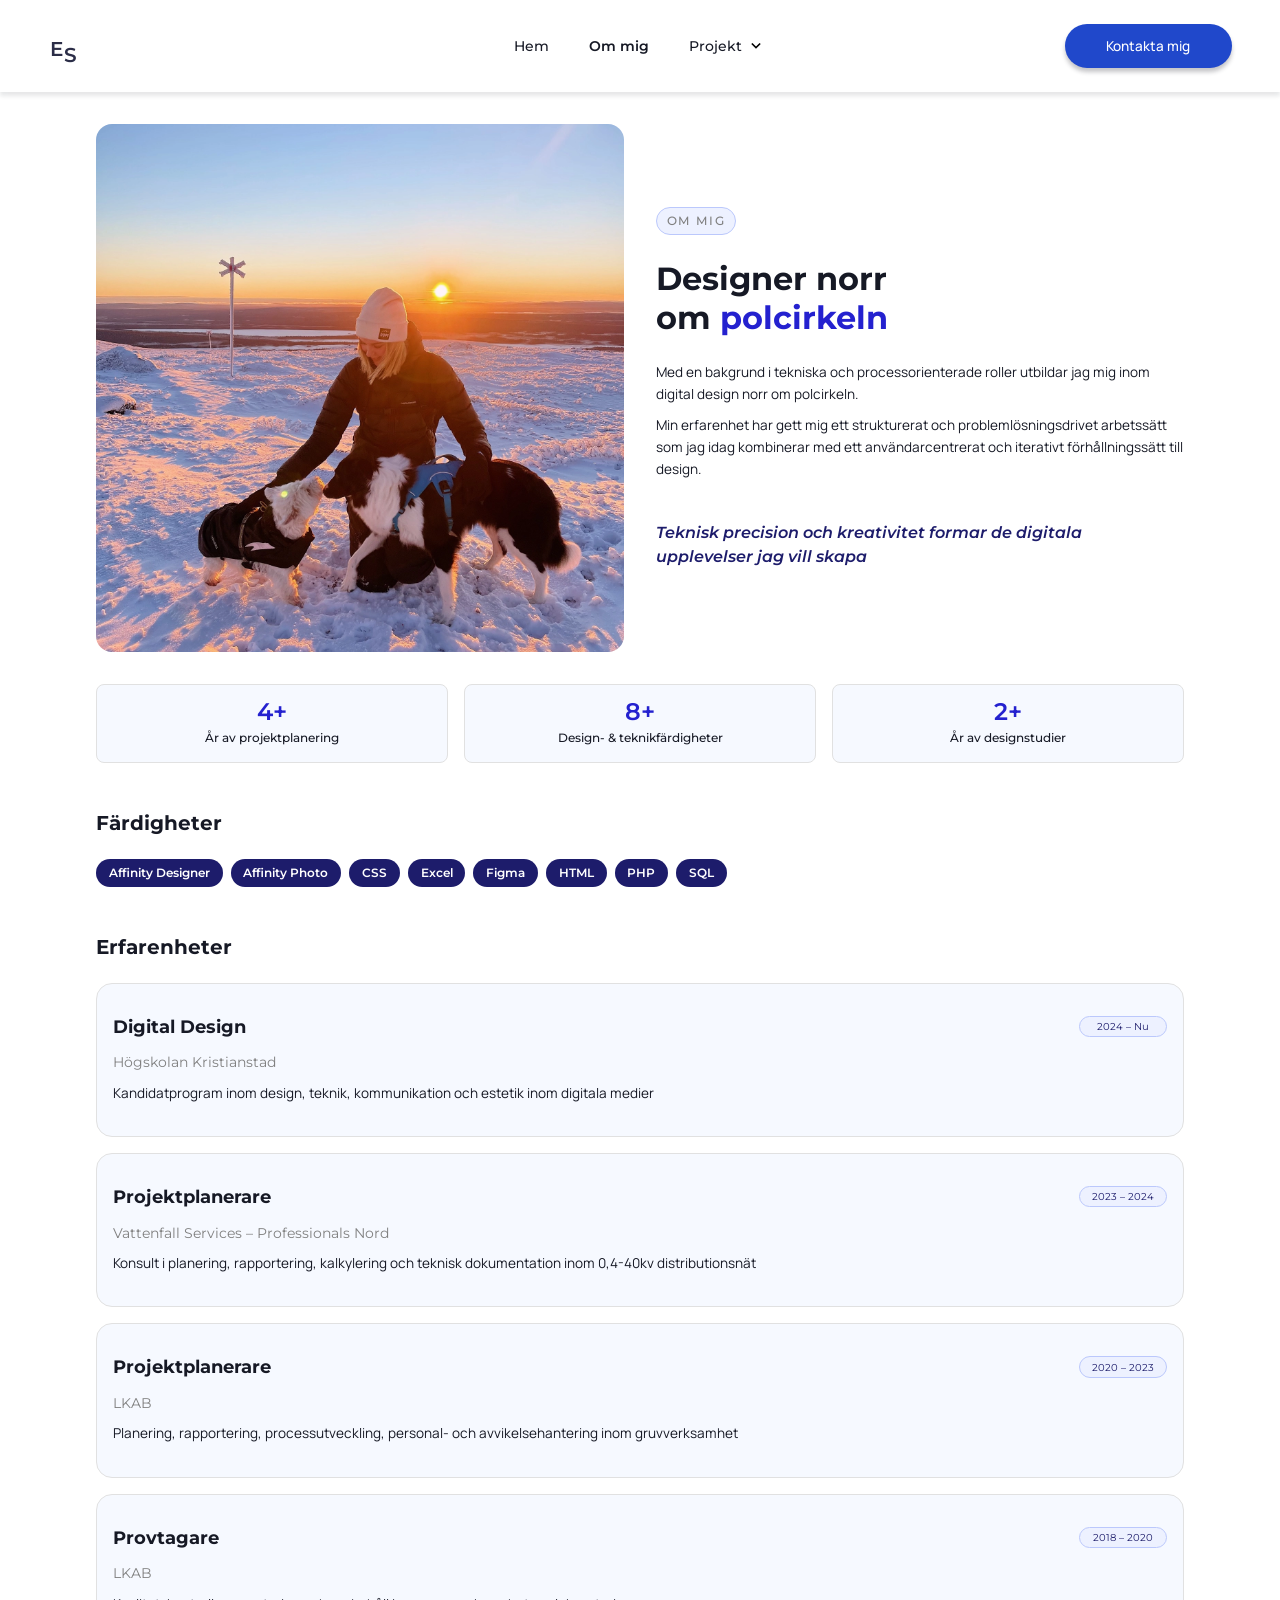
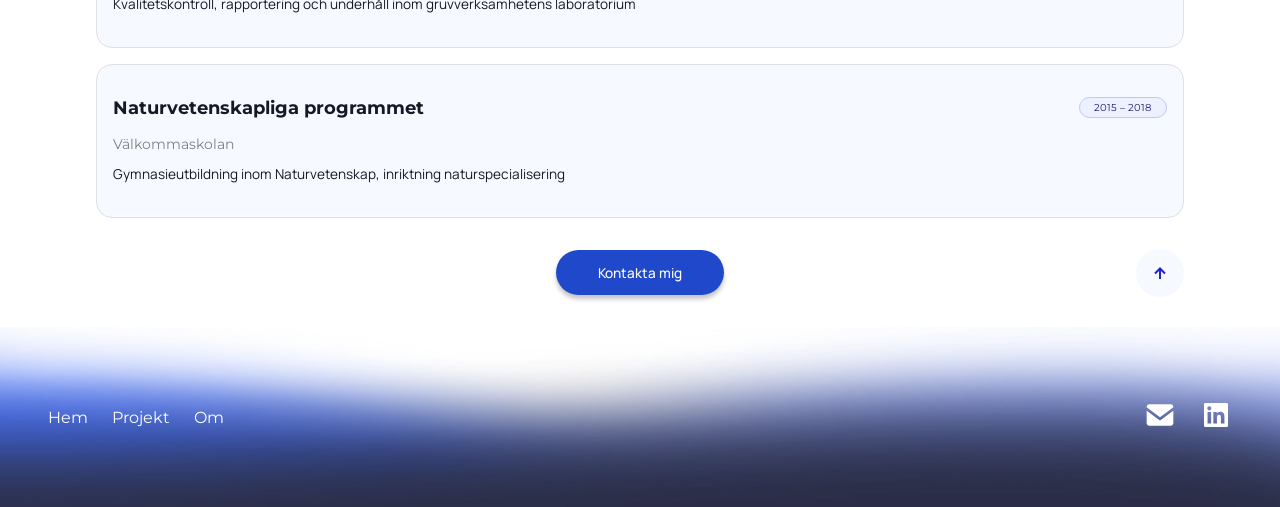
==== commit 2e24c004: "Add files via upload" ====
--- a/about.html
+++ b/about.html
@@ -1,129 +1,222 @@
 <!DOCTYPE html>
 <html lang="sv">
-<head>
+  <head>
     <meta charset="UTF-8">
     <meta name="viewport" content="width=device-width, initial-scale=1.0">
-    <title>Om mig – Emma Sjöholm</title>
-	<!-- Google fonts -->
+    <title>
+      Om mig – Emma Sjöholm
+    </title>
+    <!-- Google fonts -->
     <link rel="preconnect" href="https://fonts.googleapis.com">
     <link rel="preconnect" href="https://fonts.gstatic.com" crossorigin>
     <link href="https://fonts.googleapis.com/css2?family=Manrope:wght@200..800&family=Montserrat:ital,wght@0,100..900;1,100..900&display=swap" rel="stylesheet">
-	<!-- Externa stilmallar -->
+    <!-- Externa stilmallar -->
     <link href="assets/style.css" rel="stylesheet">
     <link href="assets/btn.css" rel="stylesheet">
-</head>
-<body id="top">
-	<!-- Header via JS fetch -->
-    <div id="header"></div>
+  </head>
+  <body id="top">
+    <!-- Header via JS fetch -->
+    <div id="header">
+    </div>
     <main>
-		<!-- Introduktionstext -->
-        <div class="about-intro">
-            <div class="about-content">
-                <section class="about-section">
-                    <p class="page-label">Om mig</p>
-                    <h1>Designer norr<br>om
-							<span class="digital_designer">polcirkeln</span>
-						</h1>
-                    <p>Med en bakgrund i tekniska och processorienterade roller utbildar jag mig inom digital design norr om polcirkeln.</p>
-                    <p>Min erfarenhet har gett mig ett strukturerat och problemlösningsdrivet arbetssätt som jag idag kombinerar med ett användarcentrerat och iterativt förhållningssätt till design.</p>
-                    <aside class="quote">
-                        <p>Teknisk precision och kreativitet formar de digitala upplevelser jag vill skapa</p>
-                    </aside>
-                </section>
-            </div>
-			<!-- Profilbild -->
-            <div class="about-profile">
-                <img src="assets/images/profil.webp" alt="Emma Sjöholm med sin West Highland white terrier och sin Border Collie på ett snötäckt fjäll i solnedgången på vintern">
-            </div>
-        </div>
-        <!-- Statistik kort med full bredd -->
-        <div class="about-meta">
-            <div class="meta-card">
-                <p class="number">4+</p>
-                <p class="value">År av projektplanering</p>
-            </div>
-            <div class="meta-card">
-                <p class="number">8+</p>
-                <p class="value">Design- & teknikfärdigheter</p>
-            </div>
-            <div class="meta-card">
-                <p class="number">2+</p>
-                <p class="value">År av designstudier</p>
-            </div>
-        </div>
-		<!-- Färdigheter som taggar -->
-        <section class="about-section about-section-tags">
-            <h2>Färdigheter</h2>
-            <ul class="about-tags">
-                <li>Affinity Designer</li>
-                <li>Affinity Photo</li>
-                <li>CSS</li>
-                <li>Excel</li>
-                <li>Figma</li>
-                <li>HTML</li>
-                <li>PHP</li>
-                <li>SQL</li>
-            </ul>
-        </section>
-		<!-- Erfarenheter av utbildning och arbete i kronolgisk ordning -->
-        <section class="about-section">
-            <h2>Erfarenheter</h2>
-            <div class="about-skills-section">
-                <div class="about-skills">
-                    <div class="about-skills-top">
-                        <h3>Digital Design</h3>
-                        <span class="about-date">2024 – Nu</span>
-                    </div>
-                    <p class="about-skills-company">Högskolan Kristianstad</p>
-                    <p>Kandidatprogram inom design, teknik, kommunikation och estetik inom digitala medier</p>
-                </div>
-                <div class="about-skills">
-                    <div class="about-skills-top">
-                        <h3>Projektplanerare</h3>
-                        <span class="about-date">2023 – 2024</span>
-                    </div>
-                    <p class="about-skills-company">Vattenfall Services – Professionals Nord</p>
-                    <p>Konsult i planering, rapportering, kalkylering och teknisk dokumentation inom 0,4-40kv distributionsnät</p>
-                </div>
-                <div class="about-skills">
-                    <div class="about-skills-top">
-                        <h3>Projektplanerare</h3>
-                        <span class="about-date">2020 – 2023</span>
-                    </div>
-                    <p class="about-skills-company">LKAB</p>
-                    <p>Planering, rapportering, processutveckling, personal- och avvikelsehantering inom gruvverksamhet</p>
-                </div>
-                <div class="about-skills">
-                    <div class="about-skills-top">
-                        <h3>Provtagare</h3>
-                        <span class="about-date">2018 – 2020</span>
-                    </div>
-                    <p class="about-skills-company">LKAB</p>
-                    <p>Kvalitetskontroll, rapportering och underhåll inom gruvverksamhetens laboratorium</p>
-                </div>
-                <div class="about-skills">
-                    <div class="about-skills-top">
-                        <h3>Naturvetenskapliga programmet</h3>
-                        <span class="about-date">2015 – 2018</span>
-                    </div>
-                    <p class="about-skills-company">Välkommaskolan</p>
-                    <p>Gymnasieutbildning inom Naturvetenskap, inriktning naturspecialisering</p>
-                </div>
-            </div>
-        </section>
-		<!-- Kontaktknapp och tillbaka till toppen-knapp -->
-        <div class="ending about-ending">
-            <a href="mailto:emmsjoholm@gmail.com" class="primary-btn" aria-label="Skicka e-post till Emma Sjöholm">Kontakta mig</a>
-            <a href="#top" class="back-top-btn" aria-label="Tillbaka till toppen">
-				<svg  xmlns="http://www.w3.org/2000/svg" width="24" height="24"  fill="#2421CF" viewBox="0 0 24 24" >
-					<!--Boxicons v3.0.8 https://boxicons.com | License  https://docs.boxicons.com/free-->
-					<path d="M13 18V9.91l3.29 3.3 1.42-1.42L12 6.09l-5.71 5.7 1.42 1.42L11 9.91V18z"></path>
-				</svg>
-            </a>
-        </div>
+      <!-- Introduktionstext -->
+      <div class="about-intro">
+        <div class="about-content">
+          <section class="about-section">
+            <p class="page-label">
+              Om mig
+            </p>
+            <h1>
+              Designer norr
+              <br>
+              om
+              <span class="digital_designer">
+                polcirkeln
+              </span>
+            </h1>
+            <p>
+              Med en bakgrund i tekniska och processorienterade roller utbildar jag mig inom digital design norr om polcirkeln.
+            </p>
+            <p>
+              Min erfarenhet har gett mig ett strukturerat och problemlösningsdrivet arbetssätt som jag idag kombinerar med ett användarcentrerat och iterativt förhållningssätt till design.
+            </p>
+            <aside class="quote">
+              <p>
+                Teknisk precision och kreativitet formar de digitala upplevelser jag vill skapa
+              </p>
+            </aside>
+          </section>
+        </div>
+        <!-- Profilbild -->
+        <div class="about-profile">
+          <img src="assets/images/profil.webp" alt="Emma Sjöholm med sin West Highland white terrier och sin Border Collie på ett snötäckt fjäll i solnedgången på vintern">
+        </div>
+      </div>
+      <!-- Statistik kort med full bredd -->
+      <div class="about-meta">
+        <div class="meta-card">
+          <p class="number">
+            4+
+          </p>
+          <p class="value">
+            År av projektplanering
+          </p>
+        </div>
+        <div class="meta-card">
+          <p class="number">
+            8+
+          </p>
+          <p class="value">
+            Design- & teknikfärdigheter
+          </p>
+        </div>
+        <div class="meta-card">
+          <p class="number">
+            2+
+          </p>
+          <p class="value">
+            År av designstudier
+          </p>
+        </div>
+      </div>
+      <!-- Färdigheter som taggar -->
+      <section class="about-section about-section-tags">
+        <h2>
+          Färdigheter
+        </h2>
+        <ul class="about-tags">
+          <li>
+            Affinity Designer
+          </li>
+          <li>
+            Affinity Photo
+          </li>
+          <li>
+            CSS
+          </li>
+          <li>
+            Excel
+          </li>
+          <li>
+            Figma
+          </li>
+          <li>
+            HTML
+          </li>
+          <li>
+            PHP
+          </li>
+          <li>
+            SQL
+          </li>
+        </ul>
+      </section>
+      <!-- Erfarenheter av utbildning och arbete i kronolgisk ordning -->
+      <section class="about-section">
+        <h2>
+          Erfarenheter
+        </h2>
+        <div class="about-skills-section">
+          <div class="about-skills">
+            <div class="about-skills-top">
+              <h3>
+                Digital Design
+              </h3>
+              <span class="about-date">
+                2024 – Nu
+              </span>
+            </div>
+            <p class="about-skills-company">
+              Högskolan Kristianstad
+            </p>
+            <p>
+              Kandidatprogram inom design, teknik, kommunikation och estetik inom digitala medier
+            </p>
+          </div>
+          <div class="about-skills">
+            <div class="about-skills-top">
+              <h3>
+                Projektplanerare
+              </h3>
+              <span class="about-date">
+                2023 – 2024
+              </span>
+            </div>
+            <p class="about-skills-company">
+              Vattenfall Services – Professionals Nord
+            </p>
+            <p>
+              Konsult i planering, rapportering, kalkylering och teknisk dokumentation inom 0,4-40kv distributionsnät
+            </p>
+          </div>
+          <div class="about-skills">
+            <div class="about-skills-top">
+              <h3>
+                Projektplanerare
+              </h3>
+              <span class="about-date">
+                2020 – 2023
+              </span>
+            </div>
+            <p class="about-skills-company">
+              LKAB
+            </p>
+            <p>
+              Planering, rapportering, processutveckling, personal- och avvikelsehantering inom gruvverksamhet
+            </p>
+          </div>
+          <div class="about-skills">
+            <div class="about-skills-top">
+              <h3>
+                Provtagare
+              </h3>
+              <span class="about-date">
+                2018 – 2020
+              </span>
+            </div>
+            <p class="about-skills-company">
+              LKAB
+            </p>
+            <p>
+              Kvalitetskontroll, rapportering och underhåll inom gruvverksamhetens laboratorium
+            </p>
+          </div>
+          <div class="about-skills">
+            <div class="about-skills-top">
+              <h3>
+                Naturvetenskapliga programmet
+              </h3>
+              <span class="about-date">
+                2015 – 2018
+              </span>
+            </div>
+            <p class="about-skills-company">
+              Välkommaskolan
+            </p>
+            <p>
+              Gymnasieutbildning inom Naturvetenskap, inriktning naturspecialisering
+            </p>
+          </div>
+        </div>
+      </section>
+      <!-- Kontaktknapp och tillbaka till toppen-knapp -->
+      <div class="ending about-ending">
+        <a href="mailto:emmsjoholm@gmail.com" class="primary-btn" aria-label="Skicka e-post till Emma Sjöholm">
+          Kontakta mig
+        </a>
+        <a href="#top" class="back-top-btn" aria-label="Tillbaka till toppen">
+          <svg  xmlns="http://www.w3.org/2000/svg" width="24" height="24"  fill="#2421CF" viewBox="0 0 24 24" >
+            <!--Boxicons v3.0.8 https://boxicons.com | License  https://docs.boxicons.com/free-->
+            <path d="M13 18V9.91l3.29 3.3 1.42-1.42L12 6.09l-5.71 5.7 1.42 1.42L11 9.91V18z">
+            </path>
+          </svg>
+        </a>
+      </div>
     </main>
-	<!-- Footer via JS fetch -->
-    <div id="footer"></div>
-    <script src="includes/main.js"></script>
-</body>
+    <!-- Footer via JS fetch -->
+    <div id="footer">
+    </div>
+    <script src="includes/main.js">
+    </script>
+  </body>
 </html>
--- a/assets/style.css
+++ b/assets/style.css
@@ -1,1258 +1,1153 @@
-/* ================= Globala variabler ========================= */
-   :root {
-    /*-- Primära färger --*/
-    --color-primary:        #2421CF;
-    --color-primary-mid:    #2752de;
-    --color-primary-light:  #456FF7;
-    --color-primary-pale:   #BBC8FC;
-    --color-primary-bg:     #EDF1FF;
-
-    /*-- Mörkare färger --*/
-    --color-dark-navy:      #1D1C6B;
-    --color-dark-text:      #161925;
-    --color-dark-near:      #1a1a1a;
-    --color-dark-tag:       #2B2E48;
-
-    /*-- Neutrala färger --*/
-    --color-white:          #FFFFFF;
-    --color-surface:        #F6F9FF;
-    --color-border:         #E1E1E1;
-    --color-border-accent:  #BBC8FC;
-    --color-grey:           #808080;
-    --color-label-blue:     #809AFA;
-
-    /*-- Övriga färger --*/
-    --color-dot-inactive:   #E0DAFF;
-
-    /* Typsnitt */
-    --font-heading:         'Montserrat', 'Trebuchet MS', Arial, sans-serif;
-    --font-body:            'Manrope', system-ui, 'Segoe UI', Arial, sans-serif;
-
-    /* Typsnittsstorlekar */
-    --text-h1:              2rem;
-    --text-h2:              1.25rem;
-    --text-h3:              1.125rem;
-    --text-body:            0.85rem;
-    --text-small:           0.8rem;
-    --text-xs:              0.7rem;
-
-    /* Avståndsstorlekar */
-    --space-xs:             0.25rem;
-    --space-sm:             0.5rem;
-    --space-md:             1rem;
-    --space-lg:             1.5rem;
-    --space-xl:             2rem;
-    --space-2xl:            3rem;
-
-    /* Radier */
-    --radius-sm:            0.5rem;
-    --radius-md:            0.75rem;
-    --radius-lg:            1rem;
-    --radius-pill:          999px;
-
-    /* Skuggor */
-    --shadow-header:        0px 4px 4px rgba(22, 25, 37, 0.10);
-    --shadow-btn:           0px 4px 4px rgba(22, 25, 37, 0.25);
-
-    /* Layout bredd */
-    --content-width:        85%;
-}
-
-
-/* ================ General ================== */
-/* Nolla till standardmarginaler och sätt vit bakgrund */
-body {
+/* ================= Globala variabler ========================= */ :root  {
+  /*-- Primära färger --*/ --color-primary: #2421CF;
+  --color-primary-mid: #2048CB;
+  --color-primary-pale: #BBC8FC;
+  --color-primary-bg: #EDF1FF;
+
+  /*-- Mörkare färger --*/ --color-dark-navy: #1D1C6B;
+  --color-dark-text: #161925;
+  --color-dark-near: #1a1a1a;
+  --color-dark-tag: #2B2E48;
+
+  /*-- Neutrala färger --*/ --color-white: #FFFFFF;
+  --color-surface: #F6F9FF;
+  --color-border: #E1E1E1;
+  --color-border-accent: #BBC8FC;
+  --color-grey: #808080;
+  --color-label-blue: #809AFA;
+
+  /*-- Övriga färger --*/ --color-dot-inactive: #E0DAFF
+  ;
+  /* Typsnitt */ --font-heading: 'Montserrat', 'Trebuchet MS', Arial, sans-serif;
+  --font-body: 'Manrope', system-ui, 'Segoe UI', Arial, sans-serif;
+
+  /* Typsnittsstorlekar */ --text-h1: 2rem;
+  --text-h2: 1.25rem;
+  --text-h3: 1.125rem;
+  --text-body: 0.85rem;
+  --text-small: 0.75rem;
+  --text-xs: 0.65rem;
+
+  /* Avståndsstorlekar */ --space-xs: 0.25rem;
+  --space-sm: 0.5rem;
+  --space-md: 1rem;
+  --space-lg: 1.5rem;
+  --space-xl: 2rem;
+  --space-2xl: 3rem;
+
+  /* Radier */ --radius-sm: 0.5rem;
+  --radius-md: 0.75rem;
+  --radius-lg: 1rem;
+  --radius-pill: 999px;
+
+  /* Skuggor */ --shadow-header: 0px 4px 4px rgba(22, 25, 37, 0.10);
+
+  --shadow-btn: 0px 4px 4px rgba(22, 25, 37, 0.25);
+  /* Layout bredd */ --content-width: 85%;
+}
+
+/* ================ General ================== */ /* Nolla till standardmarginaler och sätt vit bakgrund */ body  {
+  margin: 0;
+  padding: 0;
+  background-color: var(--color-white);
+}
+
+/* Begränsa bredd och centera allt utom hero-sektionerna */ main > section:not(#image_hero):not(.stratus-hero)  {
+  width: var(--content-width);
+  margin-inline: auto;
+}
+
+/* Gemensam typografi och färg för rubrikerna */ h1, h2, h3  {
+  font-family: var(--font-heading);
+  color: var(--color-dark-text);
+}
+
+/* Rubrikstorlekar */ h1  {
+  font-size: var(--text-h1);
+}
+
+h2  {
+  font-size: var(--text-h2);
+}
+
+h3  {
+  font-size: var(--text-h3);
+}
+
+/* Brödtextens typografi och färg */ p  {
+  font-size: var(--text-body);
+  font-family: var(--font-body);
+  color: var(--color-dark-text);
+  line-height: 1.4rem;
+}
+
+/* Etikett för sidans titel */ .page-label  {
+  display: inline-block;
+  text-align: center;
+  align-self: start;
+  justify-content: center;
+  background-color: var(--color-primary-bg);
+  border: 1px solid var(--color-border-accent);
+  color: var(--color-grey);
+  border-radius: var(--radius-lg);
+  padding: 0.1rem 0.6rem;
+  width: auto;
+  letter-spacing: 0.15em;
+  text-transform: uppercase;
+  font-weight: 500;
+  font-size: var(--text-small);
+  font-family: var(--font-heading);
+}
+
+/* ================= Header navigering ================== */ /* Logotyp till vänster och hamburger-knapp till höger. Skuggning undertill på hela header */ header  {
+  display: flex;
+  justify-content: space-between;
+  align-items: center;
+  padding: 0.75rem var(--space-lg);
+  box-shadow: var(--shadow-header);
+}
+
+/* Header stannar kvar högst upp vid skroll */ #header  {
+  position: sticky;
+  top: 0;
+  z-index: 300;
+  background-color: var(--color-white);
+}
+
+/* Kvadratisk logotyp med lite utrymme ovanför för matchning med hamburger-knapp */ .logo  {
+  width: var(--space-xl);
+  height: auto;
+  padding-top: 0.75rem;
+}
+
+/* Hamburger-knapp som öppnar menyn */ .hamburger-btn  {
+  display: flex;
+  align-items: center;
+  justify-content: center;
+  background: none;
+  border: none;
+  cursor: pointer;
+  padding: var(--space-sm);
+  color: var(--color-dark-near);
+  z-index: 200;
+}
+
+/* Hamburger-knapp blå vid hovring */ .hamburger-btn:hover  {
+  color: var(--color-primary);
+}
+
+/* Hamburger-knapp döljs när nav-overlay är öppen */ .hamburger-btn.active  {
+  display: none;
+}
+
+/* Fullskärmsoverlay syns ej när den är inaktiv */ #nav-overlay  {
+  position: fixed;
+  inset: 0;
+  background-color: var(--color-white);
+  display: flex;
+  flex-direction: column;
+  justify-content: flex-start;
+  padding: var(--space-lg);
+  gap: var(--space-2xl);
+  z-index: 100;
+  opacity: 0;
+  pointer-events: none;
+  transition: opacity 0.3s ease;
+}
+
+/* Fullskärmsoverlay synlig och klickbar vid JS .active */ #nav-overlay.active  {
+  opacity: 1;
+  pointer-events: all;
+}
+
+/* Rad med meny-text till vänster och stäng-knapp till höger */ .nav-top  {
+  display: flex;
+  justify-content: space-between;
+  align-items: center;
+}
+
+/* Liten grå "MENY"-text */ .nav-meny-text  {
+  font-weight: 600;
+  font-size: var(--text-small);
+  font-family: var(--font-body);
+  letter-spacing: 0.15em;
+  color: var(--color-grey);
+  margin: 0;
+}
+
+/* Vertikal lista utan punkter */ .nav-links  {
+  list-style: none;
+  padding: 0;
+  margin: 0;
+  display: flex;
+  flex-direction: column;
+}
+
+/* Vardera meny staplas vertikalt */ .nav-links li  {
+  display: flex;
+  flex-direction: column;
+}
+
+/* Rad med länkar och nummer utom nav-nummer-wrap för att undvika konflikt */ .nav-links li div:not(.nav-nummer-wrap)  {
+  display: flex;
+  justify-content: space-between;
+  align-items: center;
+  padding: var(--space-lg) 0;
+}
+
+/* Stora menyalternativ */ .nav-links li a  {
+  display: flex;
+  gap: var(--space-md);
+  text-decoration: none;
+  color: var(--color-dark-text);
+  font-weight: 600;
+  font-size: 1.4rem;
+  font-family: var(--font-heading);
+  width: 100%;
+}
+
+/* Blå färg vid hovring */ .nav-links li a:hover  {
+  color: var(--color-primary);
+}
+
+/* Ljusblå siffra till höger om menyalternativen */ .nav-nummer  {
+  font-size: 0.9rem;
+  font-family: var(--font-heading);
+  color: var(--color-primary-pale);
+  white-space: nowrap;
+}
+
+/* Avdelare mellan menyalternativ */ .nav-links hr  {
+  border: none;
+  border-top: 1px solid var(--color-border);
+  margin: 0;
+}
+
+/* Kontakt-knapp längst ner i menyn för lätt åtkomst */ .nav-bottom  {
+  display: flex;
+  flex-direction: column;
+  align-items: center;
+  margin-top: auto;
+  padding-bottom: var(--space-2xl);
+}
+
+/* Wrapper för siffra och dropdown-pil bredvid "Projekt" */ .nav-nummer-wrap  {
+  display: flex;
+  align-items: center;
+  gap: var(--space-sm);
+}
+
+/* Dold dropdown-lista som syns vid klick på pil */ .nav-dropdown  {
+  list-style: none;
+  padding: 0 0 var(--space-md) 2.5rem;
+  margin: 0;
+  display: none;
+  flex-direction: column;
+  gap: 0.75rem;
+}
+
+/* Visa dropdown vid JS .active */ .nav-dropdown.active  {
+  display: flex;
+}
+
+/* Mindre indragen text för projektnamn */ .nav-dropdown li a  {
+  font-size: var(--space-md);
+  padding-left: var(--space-md);
+}
+
+/* Pil-knapp för att öppna och stänga dropdown */ .dropdown-toggle  {
+  background: none;
+  border: none;
+  cursor: pointer;
+  padding: 0;
+  display: flex;
+  align-items: center;
+  transition: transform 0.3s ease;
+}
+
+/* Rotera pilen 180 grader */ .dropdown-toggle.active  {
+  transform: rotate(180deg);
+}
+
+/* Ej visa desktopversion header på mindre skärmar */ .desktop-nav, .desktop-contact  {
+  display: none;
+}
+
+/* ============== Footer ================ */ /* Footer med bakgrundsbild och innehåll längst ned */ #image_footer  {
+  position: relative;
+  background-image: url('images/footer_background.webp');
+  background-size: cover;
+  background-position: center bottom;
+  background-repeat: no-repeat;
+  height: 35svh;
+  width: 100%;
+  display: flex;
+  flex-direction: column;
+  align-items: center;
+  justify-content: flex-end;
+  padding-bottom: var(--space-2xl);
+  gap: var(--space-lg);
+}
+
+/* Vertikala navigeringslänkar i footer */ .footer_nav  {
+  display: flex;
+  flex-direction: column;
+  align-items: center;
+  gap: var(--space-md);
+}
+
+/* Vita länkar utan understrykning */ .footer_nav a  {
+  font-weight: 400;
+  font-family: var(--font-heading);
+  text-decoration: none;
+  color: var(--color-white);
+}
+
+/* Ikoner i rad */ .footer_social  {
+  display: flex;
+  gap: var(--space-lg);
+}
+
+/* ============== Index ================ */ /* Fullskärmshero med bakgrundsbild */ #image_hero  {
+  position: relative;
+  background-image: url('images/hero_background.webp');
+  background-size: cover;
+  background-position: center bottom;
+  background-repeat: no-repeat;
+  height: 90svh;
+  width: 100%;
+}
+
+/* Centrerad text placeras i nedre delen av hero */ #text_hero  {
+  display: flex;
+  flex-direction: column;
+  align-items: center;
+  position: absolute;
+  bottom: 3rem;
+  padding: var(--space-md);
+  text-align: center;
+  left: 0;
+  right: 0;
+}
+
+/* Responsiv storlek på profilbild */ #text_hero img  {
+  width: clamp(11.25rem, 30vw, 20rem);
+  height: clamp(11.25rem, 30vw, 20rem);
+  border-radius: 50%;
+  object-fit: cover;
+}
+
+/* Vit text mot mörk bakgrundsbild */ #text_hero h1, #text_hero p  {
+  color: var(--color-white);
+}
+
+/* Utrymme under brödtexten, men inte ovanför */ #text_hero p  {
+  margin-top: 0;
+  margin-bottom: 3rem;
+}
+
+/* För bättre radläsning */ #text_hero h1  {
+  font-size: 1.5rem !important;
+}
+
+/* Ljusblå färg för "Digital designer" i rubrik för att framhäva text */ .digital_designer  {
+  color: var(--color-primary-pale);
+}
+
+/* CTA-knappar bredvid varandra */ .hero_btns  {
+  display: flex;
+  gap: 1rem;
+  flex-wrap: wrap;
+  justify-content: center;
+}
+
+/* Kompetenskort med ljusblå bakgrund */ .cards  {
+  display: flex;
+  flex-direction: column;
+  align-items: flex-start;
+  gap: var(--space-xs);
+  background-color: var(--color-surface);
+  border-radius: var(--radius-lg);
+  border: 1.5px solid var(--color-border);
+  padding: var(--space-lg);
+  margin-bottom: var(--space-md);
+}
+
+/* Ikon och rubrik staplade vertikalt */ .cards_header  {
+  display: flex;
+  flex-direction: column;
+  gap: var(--space-md);
+}
+
+/* Nolla inbyggd margin på rubrik och text inuti kort */ .cards h3, .cards p  {
+  margin: 0;
+}
+
+/* Grå brödtext */ .cards p  {
+  color: var(--color-grey);
+}
+
+/* Utrymme ovanför kompetensrubriken */ #qualification-headline  {
+  padding-top: var(--space-xl);
+}
+
+/* Centrerad VFU-sektion med kontakt-knapp */ .contact_vfu  {
+  text-align: center;
+  display: flex;
+  flex-direction: column;
+  align-items: center;
+  padding: var(--space-xl) 0;
+}
+
+/* Utrymme ovanför kontakt-knapp */ .contact_vfu a  {
+  margin: var(--space-md) 0 var(--space-xl) 0;
+}
+
+/* Liten margin på rubrik och text */ .contact_vfu h2, .contact_vfu p  {
+  margin: var(--space-sm);
+}
+
+/* ============== Projektöversikt ================ */ /* Centrerad introtext */ .project-intro  {
+  padding: var(--space-xl) 0 var(--space-md) 0;
+  display: flex;
+  flex-direction: column;
+}
+
+/* Nolla inbyggd margin på brödtext intro */ .project-intro p  {
+  margin-top: 0;
+}
+
+/* Litet avstånd under h1 intro */ .project-intro h1  {
+  margin-bottom: var(--space-sm);
+}
+
+/* Vertikal lista med projektkort */ .project-list  {
+  width: var(--content-width);
+  margin-inline: auto;
+  display: flex;
+  flex-direction: column;
+  gap: var(--space-md);
+  padding-bottom: var(--space-2xl);
+}
+
+/* Projektkort med ram och rundade hörn */ .project-cards  {
+  border-radius: var(--radius-lg);
+  overflow: hidden;
+  position: relative;
+  border: 1px solid var(--color-border);
+}
+
+/* Länk täcker hela kortet för enkel navigering */ .project-cards a  {
+  display: block;
+  position: relative;
+  text-decoration: none;
+}
+
+/* Projektbild med fast bildförhållande */ .project-cards img  {
+  display: block;
+  width: 100%;
+  aspect-ratio: 16 / 9;
+  height: auto;
+  object-fit: cover;
+}
+
+/* Platshållare med ljusblå bakgrund för kommande projekt */ .project-placeholder  {
+  width: 100%;
+  aspect-ratio: 16 / 9;
+  background: var(--color-surface);
+}
+
+/* Projektnamn och taggar placerade längst ner i kortet */ .project-info  {
+  position: absolute;
+  bottom: 0;
+  left: 0;
+  right: 0;
+  padding: var(--space-md);
+}
+
+/* Endast litet avstånd undertill */ .project-info h2  {
+  margin: 0 0 var(--space-sm) 0;
+}
+
+/* Tagglista */ .tags  {
+  list-style: none;
+  margin: 0;
+  padding: 0;
+  display: flex;
+  flex-wrap: wrap;
+  gap: 0.35rem;
+}
+
+/* Enskild tagg med frostat glas utseende */ .tags li  {
+  background: rgba(248, 246, 255, 0.15);
+  backdrop-filter: blur(6px);
+  color: var(--color-dark-tag);
+  border: 1px solid rgba(255, 255, 255, 0.3);
+  border-radius: var(--radius-lg);
+  padding: 0.2rem 0.7rem;
+  font-weight: 600;
+  font-size: var(--text-xs);
+  font-family: var(--font-heading);
+}
+
+/* ============== Projekt Stratus ================ */ /* Fullskärmshero med bakgrundsbild */ .stratus-hero img  {
+  width: 100%;
+  height: 70svh;
+  object-fit: cover;
+  object-position: center;
+  display: block;
+}
+
+/* Introduktionstext */ .stratus-hero-text  {
+  display: flex;
+  flex-direction: column;
+  gap: var(--space-sm);
+  margin-inline: auto;
+  width: var(--content-width);
+  padding-top: var(--space-2xl);
+}
+
+/* Nolla inbyggd margin på brödtext i introduktion */ .stratus-hero-text p, .stratus-hero-text h1  {
+  margin: 0;
+}
+
+/* Utrymme till page-label */ .stratus-hero-text h1  {
+  margin-top: var(--space-md);
+}
+
+/* Begränsa bredd för hela projektsidan */ .stratus-content  {
+  width: var(--content-width);
+  margin-inline: auto;
+  display: flex;
+  flex-direction: column;
+  gap: var(--space-md);
+  padding-top: var(--space-2xl);
+}
+
+/* Generell sektion med padding och rundade hörn */ .stratus-section  {
+  border-radius: var(--radius-lg);
+  width: 100%;
+  box-sizing: border-box;
+}
+
+/* Extra utrymme runt tertiär-knapp inuti sektion */ .stratus-section .tertiary-btn  {
+  margin: var(--space-md) 0;
+}
+
+/* Ljusblå bakgrund för färgade sektioner */ .stratus-section-color  {
+  background-color: var(--color-surface);
+  border: 1.5px solid var(--color-border);
+  padding: var(--space-xl) var(--space-md);
+}
+
+/* Nolla marginaler ovanför och lite utrymme nertill för h2 i sektioner */ .stratus-section h2  {
+  margin-top: 0;
+  margin-bottom: var(--space-sm);
+}
+
+/* Extra utrymme ovanför innehållet */ .background  {
+  padding-top: var(--space-xl);
+}
+
+/* Utrymme ovanför och lite nedanför för h3 i sektioner */ .stratus-section h3  {
+  margin-top: var(--space-lg);
+  margin-bottom: var(--space-xs);
+}
+
+/* Litet utrymme nedanför brödtext och listor */ .stratus-section p, .stratus-section ul  {
+  margin-bottom: var(--space-sm);
+}
+
+/* Indraget för punktlista i linje med resterande text till vänster */ .stratus-section ul  {
+  padding-left: 1.25rem;
+}
+
+/* Typografi och avstånd för punktlista */ .stratus-section ul li  {
+  font-size: var(--text-small);
+  font-family: var(--font-body);
+  color: var(--color-dark-text);
+  margin-bottom: var(--space-xs);
+}
+
+/* Smalare bild */ .stratus-img  {
+  width: var(--content-width);
+  margin-inline: auto;
+  border-radius: var(--radius-md);
+  margin-block: var(--space-md);
+  display: block;
+  height: auto;
+}
+
+/* Bilder bredvid varandra */ .content-img  {
+  display: flex;
+  flex-direction: row;
+  gap: 0.75rem;
+  margin-block: var(--space-md);
+  width: 100%;
+}
+
+/* Varje bild tar upp halva bredden i raden */ .stratus-img-half  {
+  width: 50%;
+  min-width: 0;
+  border-radius: var(--radius-md);
+  object-fit: contain;
+  display: block;
+}
+
+/* Begränsa radlängd för bättre läsbarhet */ .text-section  {
+  max-width: 65ch;
+}
+
+/* Designprocessbilden i fullbredd */ .designprocess  {
+  width: 100%;
+}
+
+/* Metadata rad med projektinfo */ .stratus-meta  {
+  display: flex;
+  justify-content: space-between;
+  background: var(--color-surface);
+  border: 1.5px solid var(--color-border);
+  border-radius: var(--radius-md);
+  padding: 0.6rem;
+}
+
+/* Etikett och värde staplade vertikalt */ .stratus-data  {
+  display: flex;
+  flex-direction: column;
+}
+
+/* Blå liten etikett i versaler */ .label  {
+  font-weight: 700;
+  font-size: var(--text-small);
+  font-family: var(--font-heading);
+  color: var(--color-label-blue);
+  text-transform: uppercase;
+  letter-spacing: 0.08em;
+  margin: 0;
+}
+
+/* Värdetext under etikett */ .value  {
+  font-weight: 500;
+  font-size: var(--text-small);
+  font-family: var(--font-heading);
+  color: var(--color-dark-text);
+  margin: 0;
+  line-height: 1.2;
+}
+
+/* Citat med padding */ .quote  {
+  padding: 0 var(--space-md);
+  align-self: start;
+  max-width: 65ch;
+}
+
+/* Kursiv citattext i större fetare text och mörkblå färg */ .quote p  {
+  color: var(--color-dark-navy);
+  font-style: italic;
+  font-weight: 600;
+  font-size: var(--space-md);
+  font-family: var(--font-heading);
+  line-height: 1.5;
+  width: 100%;
+}
+
+/* Karusell med dold overflow för att dölja inaktiva bilder */ .stratus-carousel  {
+  position: relative;
+  overflow: hidden;
+  border-radius: var(--radius-md);
+  margin-block: var(--space-md);
+}
+
+/* Flex rad för horisontell förflyttning */ .stratus-carousel-track  {
+  display: flex;
+  transition: transform 0.3s ease;
+}
+
+/* Varje bild tar upp fullbredd i karusellen */ .stratus-carousel-img  {
+  width: 100%;
+  object-fit: cover;
+  object-position: top;
+  display: block;
+}
+
+/* Frostad karusell-knapp som centeras vertikalt */ .stratus-carousel-btn  {
+  position: absolute;
+  top: 50%;
+  transform: translateY(-50%);
+  width: 2.25rem;
+  height: 2.25rem;
+  background: rgba(248, 246, 255, 0.2);
+  backdrop-filter: blur(6px);
+  border: 1px solid rgba(255, 255, 255, 0.3);
+  border-radius: var(--radius-pill);
+  display: flex;
+  align-items: center;
+  justify-content: center;
+  cursor: pointer;
+  z-index: 2;
+}
+
+/* Blå bakgrund vid hovring */ .stratus-carousel-btn:hover  {
+  background: var(--color-primary);
+  border-color: var(--color-primary);
+  transform: translateY(-50%);
+}
+
+/* Föregående och nästa knapp placerade på varsin sida */ .stratus-carousel-btn--prev  {
+  left: var(--space-sm);
+}
+
+.stratus-carousel-btn--next  {
+  right: var(--space-sm);
+}
+
+/* Punktnavigering centrerad under karusell */ .stratus-carousel-dots  {
+  display: flex;
+  justify-content: center;
+  gap: 0.4rem;
+  margin-bottom: var(--space-md);
+}
+
+/* Liten rund punkt */ .dot  {
+  width: 0.4rem;
+  height: 0.4rem;
+  border-radius: var(--radius-pill);
+  background: var(--color-dot-inactive);
+  cursor: pointer;
+}
+
+/* Aktiv punkt blir blå */ .dot.active  {
+  background: var(--color-primary);
+}
+
+/* Resultatsektion med text och bild */ .stratus-results  {
+  display: flex;
+  flex-direction: column;
+  align-items: flex-start;
+  margin-bottom: var(--space-xl);
+}
+
+/* Nolla marginal ovanför resultat text */ .stratus-results p  {
+  margin-top: 0;
+}
+
+/* Centrera resultatsbild */ .stratus-results img  {
+  align-self: center;
+}
+
+/* Kontakt-knapp centrerad och tillbaka till toppen-knapp till höger */ .ending  {
+  display: flex;
+  justify-content: center;
+  align-items: center;
+  padding: var(--space-xl) 0;
+  position: relative;
+}
+
+/* ============== Om mig ================ */ /* Profilbild centreras med utrymme ovanför */ .about-profile  {
+  padding-top: var(--space-xl);
+}
+
+/* Profilbild med rundade hörn */ .about-profile img  {
+  width: 100%;
+  aspect-ratio: 1 / 1;
+  object-fit: cover;
+  object-position: center;
+  display: block;
+  border-radius: var(--radius-lg);
+}
+
+/* Centrerat innehåll för om mig-sidan */ .about-content  {
+  display: flex;
+  flex-direction: column;
+  gap: var(--space-2xl);
+  padding-bottom: var(--space-sm);
+}
+
+/* Generell sektion på om mig-sidan */ .about-section  {
+  display: flex;
+  flex-direction: column;
+  gap: var(--space-sm);
+}
+
+/* h1 med utrymme ovanför och under */ .about-section h1  {
+  padding: var(--space-md) 0;
+}
+
+/* Utrymme ovan och under h2 */ .about-section h2  {
+  padding: var(--space-md) 0;
+}
+
+/* Nolla inbyggd margin på alla rubriker och texter i about-section */ .about-section h1, .about-section h2, .about-section p  {
+  margin: 0;
+}
+
+/* Utrymme ovanför citatet i om mig */ .about-section .quote  {
+  margin-top: var(--space-xl);
+  padding: 0;
+}
+
+/* Utrymme ovanför och under */ .about-section-tags  {
+  padding: var(--space-xl) 0;
+}
+
+/* Begränsa bredd och centera */ .about-intro  {
+  width: var(--content-width);
+  margin-inline: auto;
+  padding-top: var(--space-xl);
+}
+
+/* Tre värde kort bredvid varandra */ .about-meta  {
+  display: flex;
+  flex-direction: column;
+  width: var(--content-width);
+  margin-inline: auto;
+  gap: var(--space-md);
+  padding-top: var(--space-xl);
+}
+
+/* Vardera kort är lika brett och centrerat */ .meta-card  {
+  background-color: var(--color-surface);
+  border-radius: var(--radius-sm);
+  border: 1.5px solid var(--color-border);
+  display: flex;
+  flex-direction: column;
+  align-items: center;
+  text-align: center;
+  gap: var(--space-sm);
+  flex: 1;
+  padding: var(--space-md) 0.25rem;
+}
+
+/* Stor blå siffra i kortet */ .number  {
+  font-weight: 600;
+  font-size: var(--space-lg);
+  font-family: var(--font-heading);
+  color: var(--color-primary);
+  margin: 0;
+}
+
+/* Färdighetstaggar bredvid varandra med wrap */ .about-tags  {
+  list-style: none;
+  margin: 0;
+  padding: 0;
+  display: flex;
+  flex-wrap: wrap;
+  gap: var(--space-sm);
+}
+
+/* Vardera tagg har mörkblå bakgrund */ .about-tags li  {
+  background-color: var(--color-dark-navy);
+  border-radius: var(--radius-pill);
+  padding: 0.4rem 0.8rem;
+  font-weight: 600;
+  font-size: 0.75rem;
+  font-family: var(--font-heading);
+  color: var(--color-white);
+}
+
+/* Erfarenhetskort med ljusblå bakgrund */ .about-skills  {
+  background-color: var(--color-surface);
+  border: 1.5px solid var(--color-border);
+  border-radius: var(--radius-lg);
+  padding: var(--space-xl) var(--space-md);
+  display: flex;
+  flex-direction: column;
+  box-sizing: border-box;
+  width: 100%;
+}
+
+/* Utrymme för kort */ .about-skills-section  {
+  display: flex;
+  flex-direction: column;
+  gap: var(--space-md);
+  box-sizing: border-box;
+  width: 100%;
+}
+
+/* Titel och datum i samma rad */ .about-skills-top  {
+  display: flex;
+  justify-content: space-between;
+  align-items: flex-start;
+  margin-bottom: var(--space-xs);
+  gap: var(--space-sm);
+}
+
+/* Nolla margin på h3 */ .about-skills h3  {
+  margin: 0 0 0.1rem 0;
+}
+
+/* Grå textfärg på företagsnamn utan utrymme */ .about-skills-company  {
+  font-family: var(--font-heading);
+  color: var(--color-grey);
+  margin: 0;
+}
+
+/* Utrymme ovanför brödtext */ .about-skills p  {
+  margin-top: var(--space-sm);
+}
+
+/* Datum tagg utan wrap med lika bredd */ .about-date  {
+  background-color: var(--color-primary-bg);
+  border: 1px solid var(--color-border-accent);
+  color: var(--color-dark-navy);
+  border-radius: var(--radius-lg);
+  padding: 0.2rem 0.7rem;
+  font-size: var(--text-xs);
+  font-family: var(--font-heading);
+  white-space: nowrap;
+  min-width: 4rem;
+  text-align: center;
+}
+
+/* Markera ord med primär färg för att stå ut mer från resterande text */ .about-section .digital_designer  {
+  color: var(--color-primary);
+}
+
+/* Avslutande sektion med samma bredd som resterande innehåll */ .about-ending  {
+  width: var(--content-width);
+  margin-inline: auto;
+}
+
+/* ============== Responsivitet ================ */ /* --------------- Surfplatta & dator (768px+) --------------- */ @media (min-width: 768px)  {
+  /* --- Index --- */ /* För större slagkraftig hero text */ #text_hero h1  {
+    font-size: 2.25rem !important;
+  }
+
+  /* Horisontell placering av kompetenskort */ .cards-row  {
+    display: flex;
+    gap: var(--space-md);
+    align-items: stretch;
+  }
+
+  /* Korten är lika bred som innehållet */ .cards  {
+    flex: 1;
+    margin-bottom: 0;
+  }
+
+  /* --- Om mig --- */ /* Tvåkolumnslayout med bild till vänster och introtext till höger */ .about-intro  {
+    display: grid;
+    grid-template-columns: 1fr 1fr;
+    gap: var(--space-xl);
+    width: var(--content-width);
+    margin-inline: auto;
+    padding-top: var(--space-xl);
+    align-items: center;
+  }
+
+  /* Bild placeras först i grid och nollställer mobilstil */ .about-intro .about-profile  {
+    order: -1;
+    width: 100%;
+    margin-inline: 0;
+    padding-top: 0;
+  }
+
+  /* Bilden fyller hela profilkolumnen */ .about-intro .about-profile img  {
+    width: 100%;
+    height: 100%;
+    object-fit: cover;
+    object-position: center;
+    border-radius: var(--radius-lg);
+  }
+
+  /* Textinnehåll nollställer mobilstil */ .about-intro .about-content  {
+    width: 100%;
+    margin-inline: 0;
+    padding-bottom: 0;
+  }
+
+  /* Statistikkort placeras horisontellt */ .about-meta  {
+    flex-direction: row;
+  }
+
+  /* --- Projektöversikt --- */ /* 2 kort per rad */ .project-list  {
+    display: grid;
+    grid-template-columns: 1fr 1fr;
+  }
+
+  /* Gör så att innehållet ligger närmare varandra */ .stratus-intro-grid h2, .stratus-intro-grid p, .stratus-intro-grid .tertiary-btn  {
+    margin-top: 0;
+  }
+
+  /* Tvåkolumnslayout för text och bild */ .content-grid  {
+    display: grid;
+    grid-template-columns: 1fr 1fr;
+    gap: 4vw;
+    align-items: center;
+  }
+
+  /* Begränsad radlängd i textkolumn */ .content  {
+    max-width: 40ch;
+  }
+
+  /* Centrera bilder i bildkolumn */ .content-img  {
+    display: flex;
+    justify-content: center;
+    gap: var(--space-md);
+  }
+
+  /* Bilder delar utrymme i kolumnen */ .content-img img  {
+    width: 45%;
+    height: auto;
+  }
+
+  /* Fördela projektinformationen jämnt över hela raden */ .stratus-meta  {
+    display: flex;
+    justify-content: space-evenly;
+  }
+
+  /* Tvåkolumnslayout för projektintroduktion */ .stratus-intro-grid  {
+    display: grid;
+    grid-template-columns: 1fr 1fr;
+    gap: 6vw;
+    align-items: start;
+  }
+
+  /* Ta bort extra avstånd */ .background  {
+    padding-top: 0;
+  }
+
+  /* Sträcker sig över båda kolumner */ .designprocess, .stratus-meta  {
+    grid-column: 1 / -1;
+    width: 100%;
+    box-sizing: border-box;
+  }
+
+  /* Förminska bredden på designprocess bilden */ .designprocess  {
+    width: 50vw;
+  }
+
+  /* Centrera och begränsa bredd */ .content-media  {
+    width: 50%;
+    justify-self: center;
+  }
+
+  /* Visa resultatsektion horisontellt */ .stratus-results  {
+    display: flex;
+    flex-direction: row;
+    align-items: center;
+    gap: var(--space-lg);
+    text-align: left;
+  }
+
+  /* Fast storlek på bild */ .stratus-results img  {
+    width: 100px;
+    flex-shrink: 0;
+    margin-bottom: 0;
+  }
+
+  /* Ta bort standardmarginal på text */ .stratus-results p  {
+    margin: 0;
+  }
+
+  /* Tvåkolumnslayout jämnt fördelade */ .deliver-grid  {
+    display: grid;
+    grid-template-columns: 1fr 1fr;
+    gap: var(--space-xl);
+  }
+
+}
+
+@media (min-width: 1200px)  {
+  /* Dölj hamburger-knappen och overlay-navigationen */ .hamburger-btn  {
+    display: none;
+  }
+
+  /* Dölj mobilmeny på större skärm */ #nav-overlay  {
+    display: none !important;
+  }
+
+  /* Header: logo till vänster, nav i mitten, knapp till höger */ header  {
+    display: grid;
+    grid-template-columns: 1fr auto 1fr;
+    align-items: center;
+    padding: 1.25rem var(--space-2xl);
+  }
+
+  /* Visa desktop-nav och desktop-kontaktknapp */ .desktop-nav  {
+    display: flex;
+    justify-content: center;
+    align-items: center;
+    gap: 2.5rem;
+    list-style: none;
     margin: 0;
     padding: 0;
-    background-color: var(--color-white);
-}
-
-/* Begränsa bredd och centera allt utom hero-sektionerna */
-main > section:not(#image_hero):not(.stratus-hero) {
-    width: var(--content-width);
-    margin-inline: auto;
-}
-
-/* Gemensam typografi och färg för rubrikerna */
-h1, h2, h3 {
+  }
+
+  /* Stilsättning av länkar i huvudnavigering */ .desktop-nav a  {
+    font-weight: 500;
+    font-size: var( --text-body);
     font-family: var(--font-heading);
-    color: var(--color-dark-text);
-}
-
-/* Rubrikstorlekar */
-h1 { font-size: var(--text-h1); }
-h2 { font-size: var(--text-h2); }
-h3 { font-size: var(--text-h3); }
-
-/* Brödtextens typografi och färg */
-p {
-    font-size: var(--text-body);
-    font-family: var(--font-body);
-    color: var(--color-dark-text);
-    line-height: 1.4rem;
-}
-
-/* Etikett för sidans titel */
-.page-label {
-    display: inline-block;
-    text-align: center;
-    align-self: start;
-    justify-content: center;
-    background-color: var(--color-primary-bg);
-    border: 1px solid var(--color-border-accent);
-    color: var(--color-grey);
-    border-radius: var(--radius-lg);
-    padding: 0.1rem 0.6rem;
-    width: auto;
-    letter-spacing: 0.15em;
-    text-transform: uppercase;
-    font-weight: 500;
-    font-size: var(--text-small);
-    font-family: var(--font-heading);
-}
-
-
-/* ================= Header navigering ================== */
-/* Logotyp till vänster och hamburger-knapp till höger. Skuggning undertill på hela header */
-header {
-    display: flex;
-    justify-content: space-between;
-    align-items: center;
-    padding: 0.75rem var(--space-lg);
-    box-shadow: var(--shadow-header);
-}
-
-/* Header stannar kvar högst upp vid skroll */
-#header {
-    position: sticky;
-    top: 0;
-    z-index: 300;
-    background-color: var(--color-white);
-}
-
-/* Kvadratisk logotyp med lite utrymme ovanför för matchning med hamburger-knapp */
-.logo {
-    width: var(--space-xl);
-    height: auto;
-    padding-top: 0.75rem;
-}
-
-/* Hamburger-knapp som öppnar menyn */
-.hamburger-btn {
-    display: flex;
-    align-items: center;
-    justify-content: center;
-    background: none;
-    border: none;
-    cursor: pointer;
-    padding: var(--space-sm);
-    color: var(--color-dark-near);
-    z-index: 200;
-}
-
-/* Hamburger-knapp blå vid hovring */
-.hamburger-btn:hover { color: var(--color-primary); }
-
-/* Hamburger-knapp döljs när nav-overlay är öppen */
-.hamburger-btn.active { display: none; }
-
-/* Fullskärmsoverlay syns ej när den är inaktiv */
-#nav-overlay {
-    position: fixed;
-    inset: 0;
-    background-color: var(--color-white);
-    display: flex;
-    flex-direction: column;
-    justify-content: flex-start;
-    padding: var(--space-lg);
-    gap: var(--space-2xl);
-    z-index: 100;
-    opacity: 0;
-    pointer-events: none;
-    transition: opacity 0.3s ease;
-}
-
-/* Fullskärmsoverlay synlig och klickbar vid JS .active */
-#nav-overlay.active {
-    opacity: 1;
-    pointer-events: all;
-}
-
-/* Rad med meny-text till vänster och stäng-knapp till höger */
-.nav-top {
-    display: flex;
-    justify-content: space-between;
-    align-items: center;
-}
-
-/* Liten grå "MENY"-text */
-.nav-meny-text {
-    font-weight: 600;
-    font-size: var(--text-small);
-    font-family: var(--font-body);
-    letter-spacing: 0.15em;
-    color: var(--color-grey);
-    margin: 0;
-}
-
-/* Vertikal lista utan punkter */
-.nav-links {
-    list-style: none;
-    padding: 0;
-    margin: 0;
-    display: flex;
-    flex-direction: column;
-}
-
-/* Vardera meny staplas vertikalt */
-.nav-links li {
-    display: flex;
-    flex-direction: column;
-}
-
-/* Rad med länkar och nummer utom nav-nummer-wrap för att undvika konflikt */
-.nav-links li div:not(.nav-nummer-wrap) {
-    display: flex;
-    justify-content: space-between;
-    align-items: center;
-    padding: var(--space-lg) 0;
-}
-
-/* Stora menyalternativ */
-.nav-links li a {
-    display: flex;
-    gap: var(--space-md);
     text-decoration: none;
     color: var(--color-dark-text);
+    transition: color 0.3s ease;
+  }
+
+  /* Blå färg vid hovring */ .desktop-nav a:hover  {
+    color: var(--color-primary);
+  }
+
+  /* Fetmarkering av aktiv sida */ .desktop-nav a.active  {
     font-weight: 600;
-    font-size: 1.4rem;
-    font-family: var(--font-heading);
-    width: 100%;
-}
-
-/* Blå färg vid hovring */
-.nav-links li a:hover { color: var(--color-primary); }
-
-/* Ljusblå siffra till höger om menyalternativen */
-.nav-nummer {
-    font-size: 0.9rem;
-    font-family: var(--font-heading);
-    color: var(--color-primary-pale);
-    white-space: nowrap;
-}
-
-/* Avdelare mellan menyalternativ */
-.nav-links hr {
-    border: none;
-    border-top: 1px solid var(--color-border);
-    margin: 0;
-}
-
-/* Kontakt-knapp längst ner i menyn för lätt åtkomst */
-.nav-bottom {
+  }
+
+  /* Placering av kontaktknapp till höger */ .desktop-contact  {
     display: flex;
-    flex-direction: column;
-    align-items: center;
-    margin-top: auto;
-    padding-bottom: var(--space-2xl);
-}
-
-/* Wrapper för siffra och dropdown-pil bredvid "Projekt" */
-.nav-nummer-wrap {
-    display: flex;
-    align-items: center;
-    gap: var(--space-sm);
-}
-
-/* Dold dropdown-lista som syns vid klick på pil */
-.nav-dropdown {
-    list-style: none;
-    padding: 0 0 var(--space-md) 2.5rem;
-    margin: 0;
+    justify-content: flex-end;
+  }
+
+  /* Dold dropdown-meny, samt stilsättning för desktop */ .desktop-dropdown-menu  {
     display: none;
     flex-direction: column;
     gap: 0.75rem;
-}
-
-/* Visa dropdown vid JS .active */
-.nav-dropdown.active { display: flex; }
-
-/* Mindre indragen text för projektnamn */
-.nav-dropdown li a {
-    font-size: var(--space-md);
-    padding-left: var(--space-md);
-}
-
-/* Pil-knapp för att öppna och stänga dropdown */
-.dropdown-toggle {
-    background: none;
-    border: none;
-    cursor: pointer;
-    padding: 0;
+    position: absolute;
+    left: 0;
+    top: 100%;
+    list-style: none;
+    margin: 0;
+    padding: var(--space-lg) var(--space-sm);
+    background-color: var(--color-white);
+    border-radius: 0 0 var(--radius-sm) var(--radius-sm);
+    box-shadow: var(--shadow-header);
+    min-width: 180px;
+  }
+
+  /* Visa dropdownmenyn vid hovring */ .desktop-dropdown:hover .desktop-dropdown-menu  {
+    display: flex;
+  }
+
+  /* Positionering av dropdown */ .desktop-dropdown  {
+    position: relative;
+  }
+
+  /* Visa dropdown när JS är .active */ .desktop-dropdown-menu.active  {
+    display: flex;
+  }
+
+  /* Länk och pil */ .desktop-dropdown-header  {
     display: flex;
     align-items: center;
-    transition: transform 0.3s ease;
-}
-
-/* Rotera pilen 180 grader */
-.dropdown-toggle.active { transform: rotate(180deg); }
-
-/* Ej visa desktopversion header på mindre skärmar */
-.desktop-nav, .desktop-contact { display: none; }
-
-
-/* ============== Footer ================ */
-/* Footer med bakgrundsbild och innehåll längst ned */
-#image_footer {
-    position: relative;
-    background-image: url('images/footer_background.webp');
-    background-size: cover;
-    background-position: center bottom;
-    background-repeat: no-repeat;
-    height: 35svh;
-    width: 100%;
-    display: flex;
-    flex-direction: column;
-    align-items: center;
-    justify-content: flex-end;
-    padding-bottom: var(--space-2xl);
-    gap: var(--space-lg);
-}
-
-/* Vertikala navigeringslänkar i footer */
-.footer_nav {
-    display: flex;
-    flex-direction: column;
-    align-items: center;
-    gap: var(--space-md);
-}
-
-/* Vita länkar utan understrykning */
-.footer_nav a {
-    font-weight: 400;
-    font-family: var(--font-heading);
-    text-decoration: none;
-    color: var(--color-white);
-}
-
-/* Ikoner i rad */
-.footer_social {
-    display: flex;
-    gap: var(--space-lg);
-}
-
-
-/* ============== Index ================ */
-/* Fullskärmshero med bakgrundsbild */
-#image_hero {
-    position: relative;
-    background-image: url('images/hero.webp');
-    background-size: cover;
-    background-position: center bottom;
-    background-repeat: no-repeat;
-    height: 100svh;
-    width: 100%;
-}
-
-/* Centrerad text placeras i nedre delen av hero */
-#text_hero {
-    display: flex;
-    flex-direction: column;
-    align-items: center;
-    position: absolute;
-    bottom: 8rem;
-    padding: var(--space-md);
-    text-align: center;
-    left: 0;
-    right: 0;
-}
-
-/* Vit text mot mörk bakgrundsbild */
-#text_hero h1, #text_hero p { color: var(--color-white); }
-
-/* Utrymme under brödtexten, men inte ovanför */
-#text_hero p {
-    margin-top: 0;
-    margin-bottom: 4rem;
-}
-
-/* För bättre radläsning */
-#text_hero h1 {
-    font-size: 1.75rem;
-}
-
-/* Ljusblå färg för "Digital designer" i rubrik för att framhäva text */
-.digital_designer { color: var(--color-primary-pale); }
-
-/* CTA-knappar bredvid varandra */
-.hero_btns {
-    display: flex;
-    gap: 0.4rem;
-    flex-wrap: wrap;
-    justify-content: center;
-}
-
-/* Kompetenskort med ljusblå bakgrund */
-.cards {
-    display: flex;
-    flex-direction: column;
-    align-items: flex-start;
     gap: var(--space-xs);
-    background-color: var(--color-surface);
-    border-radius: var(--radius-lg);
-    border: 1.5px solid var(--color-border);
-    padding: var(--space-lg);
-    margin-bottom: var(--space-md);
-}
-
-/* Ikon och rubrik staplade vertikalt */
-.cards_header {
-    display: flex;
-    flex-direction: column;
-    gap: var(--space-md);
-}
-
-/* Nolla inbyggd margin på rubrik och text inuti kort */
-.cards h3, .cards p { margin: 0; }
-
-/* Grå brödtext */
-.cards p { color: var(--color-grey); }
-
-/* Utrymme ovanför kompetensrubriken */
-#qualification-headline { padding-top: var(--space-xl); }
-
-/* Centrerad VFU-sektion med kontakt-knapp */
-.contact_vfu {
-    text-align: center;
-    display: flex;
-    flex-direction: column;
-    align-items: center;
-    padding: var(--space-xl) 0;
-}
-
-/* Utrymme ovanför kontakt-knapp */
-.contact_vfu a { margin: var(--space-md) 0 var(--space-xl) 0; }
-
-/* Liten margin på rubrik och text */
-.contact_vfu h2,
-.contact_vfu p { margin: var(--space-sm); }
-
-
-/* ============== Projektöversikt ================ */
-/* Centrerad introtext */
-.project-intro {
-    padding: var(--space-xl) 0 var(--space-md) 0;
-    display: flex;
-    flex-direction: column;
-}
-
-/* Nolla inbyggd margin på brödtext intro */
-.project-intro p { margin-top: 0; }
-
-/* Litet avstånd under h1 intro */
-.project-intro h1 { margin-bottom: var(--space-sm); }
-
-/* Vertikal lista med projektkort */
-.project-list {
-    width: var(--content-width);
-    margin-inline: auto;
-    display: flex;
-    flex-direction: column;
-    gap: var(--space-md);
-    padding-bottom: var(--space-2xl);
-}
-
-/* Projektkort med ram och rundade hörn */
-.project-cards {
-    border-radius: var(--radius-lg);
-    overflow: hidden;
-    position: relative;
-    border: 1px solid var(--color-border);
-}
-
-/* Länk täcker hela kortet för enkel navigering */
-.project-cards a {
-    display: block;
-    position: relative;
-    text-decoration: none;
-}
-
-/* Projektbild med fast bildförhållande */
-.project-cards img {
-    display: block;
-    width: 100%;
-    aspect-ratio: 16 / 9;
-    height: auto;
-    object-fit: cover;
-}
-
-/* Platshållare med ljusblå bakgrund för kommande projekt */
-.project-placeholder {
-    width: 100%;
-    aspect-ratio: 16 / 9;
-    background: var(--color-surface);
-}
-
-/* Projektnamn och taggar placerade längst ner i kortet */
-.project-info {
-    position: absolute;
-    bottom: 0;
-    left: 0;
-    right: 0;
-    padding: var(--space-md);
-}
-
-/* Endast litet avstånd undertill */
-.project-info h2 {
-    margin: 0 0 var(--space-sm) 0;
-}
-
-/* Tagglista */
-.tags {
-    list-style: none;
-    margin: 0;
-    padding: 0;
-    display: flex;
-    flex-wrap: wrap;
-    gap: 0.35rem;
-}
-
-/* Enskild tagg med frostat glas utseende */
-.tags li {
-    background: rgba(248, 246, 255, 0.15);
-    backdrop-filter: blur(6px);
-    color: var(--color-dark-tag);
-    border: 1px solid rgba(255, 255, 255, 0.3);
-    border-radius: var(--radius-lg);
-    padding: 0.2rem 0.7rem;
-    font-weight: 600;
-    font-size: var(--text-xs);
-    font-family: var(--font-heading);
-}
-
-
-/* ============== Projekt Stratus ================ */
-/* Fullskärmshero med bakgrundsbild */
-.stratus-hero img {
-    width: 100%;
-    height: 70svh;
-    object-fit: cover;
-    object-position: center;
-    display: block;
-}
-
-/* Introduktionstext */
-.stratus-hero-text {
-    display: flex;
-    flex-direction: column;
-    gap: var(--space-sm);
-    margin-inline: auto;
-    width: var(--content-width);
-    padding-top: var(--space-2xl);
-}
-
-/* Nolla inbyggd margin på brödtext i introduktion */
-.stratus-hero-text p, .stratus-hero-text h1 { margin: 0; }
-
-/* Utrymme till page-label */
-.stratus-hero-text h1 {
-    margin-top: var(--space-md);
-}
-
-/* Begränsa bredd för hela projektsidan */
-.stratus-content {
-    width: var(--content-width);
-    margin-inline: auto;
-    display: flex;
-    flex-direction: column;
-    gap: var(--space-md);
-    padding-top: var(--space-2xl);
-}
-
-/* Generell sektion med padding och rundade hörn */
-.stratus-section {
-    border-radius: var(--radius-lg);
-    width: 100%;
-    box-sizing: border-box;
-}
-
-/* Extra utrymme runt tertiär-knapp inuti sektion */
-.stratus-section .tertiary-btn { margin: var(--space-md) 0; }
-
-/* Ljusblå bakgrund för färgade sektioner */
-.stratus-section-color {
-    background-color: var(--color-surface);
-    border: 1.5px solid var(--color-border);
-    padding: var(--space-xl) var(--space-md);
-}
-
-/* Nolla marginaler ovanför och lite utrymme nertill för h2 i sektioner */
-.stratus-section h2 {
-    margin-top: 0;
-    margin-bottom: var(--space-sm);
-}
-
-/* Extra utrymme ovanför innehållet */
-.background {
-    padding-top: var(--space-xl);
-}
-
-/* Utrymme ovanför och lite nedanför för h3 i sektioner */
-.stratus-section h3 {
-    margin-top: var(--space-lg);
-    margin-bottom: var(--space-xs);
-}
-
-/* Litet utrymme nedanför brödtext och listor */
-.stratus-section p, .stratus-section ul { margin-bottom: var(--space-sm); }
-
-/* Indraget för punktlista i linje med resterande text till vänster */
-.stratus-section ul { padding-left: 1.25rem; }
-
-/* Typografi och avstånd för punktlista */
-.stratus-section ul li {
-    font-size: var(--text-small);
-    font-family: var(--font-body);
-    color: var(--color-dark-text);
-    margin-bottom: var(--space-xs);
-}
-
-/* Smalare bild */
-.stratus-img {
-    width: var(--content-width);
-    margin-inline: auto;
-    border-radius: var(--radius-md);
-    margin-block: var(--space-md);
-    display: block;
-    height: auto;
-}
-
-/* Bilder bredvid varandra */
-.content-img {
+  }
+
+  /* Rotera pilen vid hover */ .desktop-dropdown:hover .dropdown-toggle  {
+    transform: rotate(180deg);
+  }
+
+  /* Horisontell footer */ #image_footer  {
     display: flex;
     flex-direction: row;
-    gap: 0.75rem;
-    margin-block: var(--space-md);
-    width: 100%;
-}
-
-/* Varje bild tar upp halva bredden i raden */
-.stratus-img-half {
-    width: 50%;
-    min-width: 0;
-    border-radius: var(--radius-md);
-    object-fit: contain;
-    display: block;
-}
-
-/* Begränsa radlängd för bättre läsbarhet */
-.text-section {
-    max-width: 65ch;
-}
-
-/* Designprocessbilden i fullbredd */
-.designprocess { width: 100%; }
-
-/* Metadata rad med projektinfo */
-.stratus-meta {
+    align-items: center;
+    justify-content: space-between;
+    padding: 0 var(--space-2xl);
+    box-sizing: border-box;
+    background-position: center 10%;
+    height: 20svh;
+  }
+
+  /* Navogeringslänkar horisontellt */ .footer_nav  {
     display: flex;
-    justify-content: space-between;
-    background: var(--color-surface);
-    border: 1.5px solid var(--color-border);
-    border-radius: var(--radius-md);
-    padding: 0.6rem;
-}
-
-/* Etikett och värde staplade vertikalt */
-.stratus-data {
-    display: flex;
-    flex-direction: column;
-}
-
-/* Blå liten etikett i versaler */
-.label {
-    font-weight: 700;
-    font-size: 0.65rem;
-    font-family: var(--font-heading);
-    color: var(--color-label-blue);
-    text-transform: uppercase;
-    letter-spacing: 0.08em;
-    margin: 0;
-}
-
-/* Värdetext under etikett */
-.value {
-    font-weight: 500;
-    font-size: var(--text-small);
-    font-family: var(--font-heading);
-    color: var(--color-dark-text);
-    margin: 0;
-    line-height: 0.4;
-}
-
-/* Citat med padding */
-.quote {
-    padding: 0 var(--space-md);
-    align-self: start;
-    max-width: 65ch;
-}
-
-/* Kursiv citattext i större fetare text och mörkblå färg */
-.quote p {
-    color: var(--color-dark-navy);
-    font-style: italic;
-    font-weight: 600;
-    font-size: var(--space-md);
-    font-family: var(--font-heading);
-    line-height: 1.5;
-    width: 100%;
-}
-
-/* Karusell med dold overflow för att dölja inaktiva bilder */
-.stratus-carousel {
-    position: relative;
-    overflow: hidden;
-    border-radius: var(--radius-md);
-    margin-block: var(--space-md);
-}
-
-/* Flex rad för horisontell förflyttning */
-.stratus-carousel-track {
-    display: flex;
-    transition: transform 0.3s ease;
-}
-
-/* Varje bild tar upp fullbredd i karusellen */
-.stratus-carousel-img {
-    width: 100%;
-    object-fit: cover;
-    object-position: top;
-    display: block;
-}
-
-/* Frostad karusell-knapp som centeras vertikalt */
-.stratus-carousel-btn {
-    position: absolute;
-    top: 50%;
-    transform: translateY(-50%);
-    width: 2.25rem;
-    height: 2.25rem;
-    background: rgba(248, 246, 255, 0.2);
-    backdrop-filter: blur(6px);
-    border: 1px solid rgba(255, 255, 255, 0.3);
-    border-radius: var(--radius-pill);
-    display: flex;
-    align-items: center;
-    justify-content: center;
-    cursor: pointer;
-    z-index: 2;
-}
-
-/* Blå bakgrund vid hovring */
-.stratus-carousel-btn:hover {
-    background: var(--color-primary);
-    border-color: var(--color-primary);
-    transform: translateY(-50%);
-}
-
-/* Föregående och nästa knapp placerade på varsin sida */
-.stratus-carousel-btn--prev { left: var(--space-sm); }
-.stratus-carousel-btn--next { right: var(--space-sm); }
-
-/* Punktnavigering centrerad under karusell */
-.stratus-carousel-dots {
-    display: flex;
-    justify-content: center;
-    gap: 0.4rem;
-    margin-bottom: var(--space-md);
-}
-
-/* Liten rund punkt */
-.dot {
-    width: 0.4rem;
-    height: 0.4rem;
-    border-radius: var(--radius-pill);
-    background: var(--color-dot-inactive);
-    cursor: pointer;
-}
-
-/* Aktiv punkt blir blå */
-.dot.active { background: var(--color-primary); }
-
-/* Resultatsektion med text och bild */
-.stratus-results {
-    display: flex;
-    flex-direction: column;
-    align-items: flex-start;
-    margin-bottom: var(--space-xl);
-}
-
-/* Nolla marginal ovanför resultat text */
-.stratus-results p {
-    margin-top: 0;
-}
-
-/* Centrera resultatsbild */
-.stratus-results img {
-    align-self: center;
-}
-
-/* Kontakt-knapp centrerad och tillbaka till toppen-knapp till höger */
-.ending {
-    display: flex;
-    justify-content: center;
-    align-items: center;
-    padding: var(--space-xl) 0;
-    position: relative;
-}
-
-
-/* ============== Om mig ================ */
-/* Profilbild centreras med utrymme ovanför */
-.about-profile {
-    padding-top: var(--space-xl);
-}
-
-/* Profilbild med rundade hörn */
-.about-profile img {
-    width: 100%;
-    aspect-ratio: 1 / 1;
-    object-fit: cover;
-    object-position: center;
-    display: block;
-    border-radius: var(--radius-lg);
-}
-
-/* Centrerat innehåll för om mig-sidan */
-.about-content {
-    display: flex;
-    flex-direction: column;
-    gap: var(--space-2xl);
-    padding-bottom: var(--space-sm);
-}
-
-/* Generell sektion på om mig-sidan */
-.about-section {
-    display: flex;
-    flex-direction: column;
-    gap: var(--space-sm);
-}
-
-/* h1 med utrymme ovanför och under */
-.about-section h1 {
-    padding: var(--space-md) 0;
-}
-
-/* Utrymme ovan och under h2 */
-.about-section h2 { padding: var(--space-md) 0; }
-
-/* Nolla inbyggd margin på alla rubriker och texter i about-section */
-.about-section h1, .about-section h2, .about-section p { margin: 0; }
-
-/* Utrymme ovanför citatet i om mig */
-.about-section .quote {
-    margin-top: var(--space-xl);
-    padding: 0;
-}
-
-/* Utrymme ovanför och under */
-.about-section-tags {
-    padding: var(--space-xl) 0;
-}
-
-/* Begränsa bredd och centera */
-.about-intro {
-    width: var(--content-width);
-    margin-inline: auto;
-    padding-top: var(--space-xl);
-}
-
-/* Tre värde kort bredvid varandra */
-.about-meta {
-    display: flex;
-    flex-direction: column;
-    width: var(--content-width);
-    margin-inline: auto;
-    gap: var(--space-md);
-    padding-top: var(--space-xl);
-}
-
-/* Vardera kort är lika brett och centrerat */
-.meta-card {
-    background-color: var(--color-surface);
-    border-radius: var(--radius-sm);
-    border: 1.5px solid var(--color-border);
-    display: flex;
-    flex-direction: column;
-    align-items: center;
-    text-align: center;
-    gap: var(--space-sm);
-    flex: 1;
-    padding: var(--space-md) 0.25rem;
-}
-
-/* Stor blå siffra i kortet */
-.number {
-    font-weight: 600;
-    font-size: var(--space-lg);
-    font-family: var(--font-heading);
-    color: var(--color-primary);
-    margin: 0;
-}
-
-/* Färdighetstaggar bredvid varandra med wrap */
-.about-tags {
-    list-style: none;
-    margin: 0;
-    padding: 0;
-    display: flex;
-    flex-wrap: wrap;
-    gap: var(--space-sm);
-}
-
-/* Vardera tagg har mörkblå bakgrund */
-.about-tags li {
-    background-color: var(--color-dark-navy);
-    border-radius: var(--radius-pill);
-    padding: 0.4rem 0.8rem;
-    font-weight: 600;
-    font-size: 0.75rem;
-    font-family: var(--font-heading);
-    color: var(--color-white);
-}
-
-/* Erfarenhetskort med ljusblå bakgrund */
-.about-skills {
-    background-color: var(--color-surface);
-    border: 1.5px solid var(--color-border);
-    border-radius: var(--radius-lg);
-    padding: var(--space-xl) var(--space-md);
-    display: flex;
-    flex-direction: column;
-}
-
-/* Utrymme för kort */
-.about-skills-section {
-    display: flex;
-    flex-direction: column;
-    gap: var(--space-md);
-}
-
-/* Titel och datum i samma rad */
-.about-skills-top {
-    display: flex;
-    justify-content: space-between;
-    align-items: flex-start;
-    margin-bottom: var(--space-xs);
-    gap: var(--space-sm);
-}
-
-/* Nolla margin på h3 */
-.about-skills h3 {
-    margin: 0 0 0.1rem 0;
-}
-
-/* Grå textfärg på företagsnamn utan utrymme */
-.about-skills-company {
-    font-family: var(--font-heading);
-    color: var(--color-grey);
-    margin: 0;
-}
-
-/* Utrymme ovanför brödtext */
-.about-skills p {
-    margin-top: var(--space-sm);
-}
-
-/* Datum tagg utan wrap med lika bredd */
-.about-date {
-    background-color: var(--color-primary-bg);
-    border: 1px solid var(--color-border-accent);
-    color: var(--color-dark-navy);
-    border-radius: var(--radius-lg);
-    padding: 0.2rem 0.7rem;
-    font-size: var(--text-xs);
-    font-family: var(--font-heading);
-    white-space: nowrap;
-    min-width: 4rem;
-    text-align: center;
-}
-
-/* Markera ord med primär färg för att stå ut mer från resterande text */
-.about-section .digital_designer {
-    color: var(--color-primary);
-}
-
-/* Avslutande sektion med samma bredd som resterande innehåll */
-.about-ending {
-    width: var(--content-width);
-    margin-inline: auto;
-}
-
-
-/* ============== Responsivitet ================ */
-/* --------------- Surfplatta & dator (768px+) --------------- */
-
-@media (min-width: 768px) {
-
-    /* Index - Horisontell placering av kompetenskort */
-    .cards-row {
-        display: flex;
-        gap: var(--space-md);
-        align-items: stretch;
-    }
-
-    /* Korten är lika bred som innehållet */
-    .cards {
-        flex: 1;
-        margin-bottom: 0;
-    }
-
-    /* --- Om mig --- */
-    /* Tvåkolumnslayout med bild till vänster och introtext till höger */
-    .about-intro {
-        display: grid;
-        grid-template-columns: 1fr 1fr;
-        gap: var(--space-xl);
-        width: var(--content-width);
-        margin-inline: auto;
-        padding-top: var(--space-xl);
-        align-items: center;
-    }
-
-    /* Bild placeras först i grid och nollställer mobilstil */
-    .about-intro .about-profile {
-        order: -1;
-        width: 100%;
-        margin-inline: 0;
-        padding-top: 0;
-    }
-
-    /* Bilden fyller hela profilkolumnen */
-    .about-intro .about-profile img {
-        width: 100%;
-        height: 100%;
-        object-fit: cover;
-        object-position: center;
-        border-radius: var(--radius-lg);
-    }
-
-    /* Textinnehåll nollställer mobilstil */
-    .about-intro .about-content {
-        width: 100%;
-        margin-inline: 0;
-        padding-bottom: 0;
-    }
-
-    /* Statistikkort placeras horisontellt */
-    .about-meta {
-        flex-direction: row;
-    }
-
-    /* --- Projektöversikt --- */
-    /* 2 kort per rad */
-    .project-list {
-        display: grid;
-        grid-template-columns: 1fr 1fr;
-    }
-
-    /* Gör så att innehållet ligger närmare varandra */
-    .stratus-intro-grid h2,
-    .stratus-intro-grid p,
-    .stratus-intro-grid .tertiary-btn {
-        margin-top: 0;
-    }
-
-    /* Tvåkolumnslayout för text och bild */
-    .content-grid {
-        display: grid;
-        grid-template-columns: 1fr 1fr;
-        gap: 4vw;
-        align-items: center;
-    }
-
-    /* Begränsad radlängd i textkolumn */
-    .content {
-        max-width: 40ch;
-    }
-
-    /* Centrera bilder i bildkolumn */
-    .content-img {
-        display: flex;
-        justify-content: center;
-        gap: var(--space-md);
-    }
-
-    /* Bilder delar utrymme i kolumnen */
-    .content-img img {
-        width: 45%;
-        height: auto;
-    }
-
-    /* Fördela projektinformationen jämnt över hela raden */
-    .stratus-meta {
-        display: flex;
-        justify-content: space-evenly;
-    }
-
-    /* Tvåkolumnslayout för projektintroduktion */
-    .stratus-intro-grid {
-        display: grid;
-        grid-template-columns: 1fr 1fr;
-        gap: 6vw;
-        align-items: start;
-    }
-
-    /* Ta bort extra avstånd */
-    .background {
-        padding-top: 0;
-    }
-
-    /* Sträcker sig över båda kolumner */
-    .designprocess, .stratus-meta {
-        grid-column: 1 / -1;
-        width: 100%;
-        box-sizing: border-box;
-    }
-
-    /* Förminska bredden på designprocess bilden */
-    .designprocess {
-        width: 50vw;
-    }
-
-    /* Centrera och begränsa bredd */
-    .content-media {
-        width: 50%;
-        justify-self: center;
-    }
-
-    /* Visa resultatsektion horisontellt */
-    .stratus-results {
-        display: flex;
-        flex-direction: row;
-        align-items: center;
-        gap: var(--space-lg);
-        text-align: left;
-    }
-
-    /* Fast storlek på bild */
-    .stratus-results img {
-        width: 100px;
-        flex-shrink: 0;
-        margin-bottom: 0;
-    }
-
-    /* Ta bort standardmarginal på text */
-    .stratus-results p {
-        margin: 0;
-    }
-
-    /* Tvåkolumnslayout jämnt fördelade */
-    .deliver-grid {
-        display: grid;
-        grid-template-columns: 1fr 1fr;
-        gap: var(--space-xl);
-    }
-}
-
-@media (min-width: 1200px) {
-
-    /* Dölj hamburger-knappen och overlay-navigationen */
-    .hamburger-btn {
-        display: none;
-    }
-
-    /* Dölj mobilmeny på större skärm */
-    #nav-overlay {
-        display: none !important;
-    }
-
-    /* Header: logo till vänster, nav i mitten, knapp till höger */
-    header {
-        display: grid;
-        grid-template-columns: 1fr auto 1fr;
-        align-items: center;
-        padding: 1.25rem var(--space-2xl);
-    }
-
-    /* Visa desktop-nav och desktop-kontaktknapp */
-    .desktop-nav {
-        display: flex;
-        justify-content: center;
-        align-items: center;
-        gap: 2.5rem;
-        list-style: none;
-        margin: 0;
-        padding: 0;
-    }
-
-    /* Stilsättning av länkar i huvudnavigering */
-    .desktop-nav a {
-        font-weight: 500;
-        font-size: var( --text-body);
-        font-family: var(--font-heading);
-        text-decoration: none;
-        color: var(--color-dark-text);
-        transition: color 0.3s ease;
-    }
-
-    /* Blå färg vid hovring */
-    .desktop-nav a:hover {
-        color: var(--color-primary);
-    }
-
-    /* Fetmarkering av aktiv sida */
-    .desktop-nav a.active {
-        font-weight: 600;
-    }
-
-    /* Placering av kontaktknapp till höger */
-    .desktop-contact {
-        display: flex;
-        justify-content: flex-end;
-    }
-
-    /* Dold dropdown-meny, samt stilsättning för desktop */
-    .desktop-dropdown-menu {
-        display: none;
-        flex-direction: column;
-        gap: 0.75rem;
-        position: absolute;
-        left: 0;
-        top: 100%;
-        list-style: none;
-        margin: 0;
-        padding: var(--space-lg) var(--space-sm);
-        background-color: var(--color-white);
-        border-radius: 0 0 var(--radius-sm) var(--radius-sm);
-        box-shadow: var(--shadow-header);
-        min-width: 180px;
-    }
-
-    /* Visa dropdownmenyn vid hovring */
-    .desktop-dropdown:hover .desktop-dropdown-menu {
-        display: flex;
-    }
-
-    /* Positionering av dropdown */
-    .desktop-dropdown {
-        position: relative;
-    }
-
-    /* Visa dropdown när JS är .active */
-    .desktop-dropdown-menu.active {
-        display: flex;
-    }
-
-    /* Länk och pil */
-    .desktop-dropdown-header {
-        display: flex;
-        align-items: center;
-        gap: var(--space-xs);
-    }
-
-    /* Rotera pilen vid hover */
-    .desktop-dropdown:hover .dropdown-toggle {
-        transform: rotate(180deg);
-    }
+    flex-direction: row;
+    gap: 1.5rem;
+  }
+
 }
--- a/assets/btn.css
+++ b/assets/btn.css
@@ -1,6 +1,4 @@
-/* ================ Primär-knapp ================== */
-/* Fylld blå knapp med vit text, samt skugga utåt för huvudsakliga CTA-knappar */
-.primary-btn {
+/* ================ Primär-knapp ================== */ /* Fylld blå knapp med vit text, samt skugga utåt för huvudsakliga CTA-knappar */ .primary-btn  {
     display: inline-flex;
     align-items: center;
     justify-content: center;
@@ -8,35 +6,31 @@
     padding: 0 1em;
     height: 3em;
     gap: 0.4rem;
-    background-color: #456FF7;
-    color: #FFFFFF;
-    box-shadow: 0px 4px 4px rgba(22, 25, 37, 0.25);
-    font-size: 0.9em;
+    background-color: var(--color-primary-mid);
+    color: var(--color-white);
+    box-shadow: var(--shadow-btn);
+    font-size: var(--text-body);
     font-weight: 500;
-    font-family: 'manrope';
+    font-family: var(--font-body);
     text-decoration: none;
-    border-radius: 2em;
+    border-radius: var(--radius-pill);
     border: 2px solid transparent;
-}
-
-/* Mörkare bakgrund vid hovring */
-.primary-btn:hover {
+  }
+  
+  /* Mörkare bakgrund vid hovring */ .primary-btn:hover  {
     background-image: none;
-    background-color: #2752de;
-    border: 2px solid #2752de;
-}
-
-/* Skuggning inåt och fetare text vid klick */
-.primary-btn:active {
+    background-color: var(--color-primary-mid);
+    border: 2px solid var(--color-primary-mid);
+  }
+  
+  /* Skuggning inåt och fetare text vid klick */ .primary-btn:active  {
     background-image: none;
-    background-color: #2752de;
+    background-color: var(--color-primary-mid);
     box-shadow: inset 0px 2px 2px rgba(22, 25, 37, 0.25);
     font-weight: 600;
-}
-
-/* ================ Sekundär-knapp ================== */
-/* Genomskinlig knapp med vit ram och text för mörka bakgrunder/bilder */
-.secondary-btn {
+  }
+  
+  /* ================ Sekundär-knapp ================== */ /* Genomskinlig knapp med vit ram och text för mörka bakgrunder/bilder */ .secondary-btn  {
     display: inline-flex;
     align-items: center;
     justify-content: center;
@@ -45,34 +39,30 @@
     height: 3em;
     gap: 0.4rem;
     backdrop-filter: blur(6px);
-    color: #ffffff;
-    font-size: 0.9em;
+    color: var(--color-white);
+    font-size: var(--text-body);
     font-weight: 500;
-    font-family: 'manrope';
+    font-family: var(--font-body);
     text-decoration: none;
-    border-radius: 2em;
-    border: 2px solid #FFFFFF;
-}
-
-/* Lätt frostad bakgrund vid hovring */
-.secondary-btn:hover {
+    border-radius: var(--radius-pill);
+    border: 2px solid var(--color-white);
+  }
+  
+  /* Lätt frostad bakgrund vid hovring */ .secondary-btn:hover  {
     background-image: none;
     background-color: rgba(246, 249, 255, 0.35);
     backdrop-filter: blur(6px);
-}
-
-/* Mer fylld bakgrund och skuggning inåt vid klick */
-.secondary-btn:active {
+  }
+  
+  /* Mer fylld bakgrund och skuggning inåt vid klick */ .secondary-btn:active  {
     background-image: none;
     background-color: rgba(246, 249, 255, 0.75);
     box-shadow: inset 0px 4px 4px rgba(22, 25, 37, 0.25);
     backdrop-filter: blur(6px);
     font-weight: 600;
-}
-
-/* ================ Tertiär-knapp ================== */
-/* Fylld vit knapp med blå ram och text för ljusa bakgrunder */
-.tertiary-btn {
+  }
+  
+  /* ================ Tertiär-knapp ================== */ /* Fylld vit knapp med blå ram och text för ljusa bakgrunder */ .tertiary-btn  {
     display: inline-flex;
     align-items: center;
     justify-content: center;
@@ -80,61 +70,53 @@
     padding: 0 1em;
     height: 3em;
     gap: 0.4rem;
-    background-color: #FFFFFF;
-    color: #2752de;
-    font-size: 0.9em;
+    background-color: var(--color-white);
+    color: var(--color-primary-mid);
+    font-size: var(--text-body);
     font-weight: 500;
-    font-family: 'manrope';
+    font-family: var(--font-body);
     text-decoration: none;
-    border-radius: 2em;
-    border: 2px solid #2752de;
-}
-
-/* Blå bakgrund och vit text vid hovring */
-.tertiary-btn:hover {
+    border-radius: var(--radius-pill);
+    border: 2px solid var(--color-primary-mid);
+  }
+  
+  /* Blå bakgrund och vit text vid hovring */ .tertiary-btn:hover  {
     background-image: none;
-    background-color: #456FF7;
-    color: #FFFFFF;
-}
-
-/* Mörkare bagrund och skuggning inåt vid klick */
-.tertiary-btn:active {
+    background-color: var(--color-primary-light);
+    color: var(--color-white);
+  }
+  
+  /* Mörkare bagrund och skuggning inåt vid klick */ .tertiary-btn:active  {
     background-image: none;
-    background-color: #2752de;
+    background-color: var(--color-primary-mid);
     box-shadow: inset 0px 4px 4px rgba(22, 25, 37, 0.25);
     font-weight: 600;
-}
-
-/* ================ Länk ================== */
-/* Text-knapp utan bakgrund för diskreta länkar */
-.link-btn {
+  }
+  
+  /* ================ Länk ================== */ /* Text-knapp utan bakgrund för diskreta länkar */ .link-btn  {
     display: inline-flex;
     align-items: center;
     justify-content: center;
     min-width: 10em;
     height: 3em;
     gap: 0.4rem;
-    color: #2421CF;
-    font-size: 0.8em;
+    color: var(--color-primary);
+    font-size: var(--text-small);
     font-weight: 500;
-    font-family: 'manrope';
+    font-family: var(--font-body);
     text-decoration: none;
-}
-
-/* Understrykning vid hovring */
-.link-btn:hover {
+  }
+  
+  /* Understrykning vid hovring */ .link-btn:hover  {
     text-decoration: underline;
-}
-
-/* Understrykning och fetare text vid klick */
-.link-btn:active {
+  }
+  
+  /* Understrykning och fetare text vid klick */ .link-btn:active  {
     text-decoration: underline;
     font-weight: 600;
-}
-
-/* ================ Pil-knappar och stänga-knapp ================== */
-/* Rund stäng-knapp med ljusblå bakgrund */
-.close-btn {
+  }
+  
+  /* ================ Pil-knappar och stänga-knapp ================== */ /* Rund stäng-knapp med ljusblå bakgrund */ .close-btn  {
     display: flex;
     align-items: center;
     justify-content: center;
@@ -142,14 +124,13 @@
     height: 3rem;
     border-radius: 50%;
     border: none;
-    background-color: #F6F9FF;
-    color: #2421CF;
-    font-size: 1.2rem;
+    background-color: var(--color-surface);
+    color: var(--color-primary);
+    font-size: var(--text-h3);
     cursor: pointer;
-}
-
-/* Rund knapp för att skrolla tillbaka till toppen */
-.back-top-btn {
+  }
+  
+  /* Rund knapp för att skrolla tillbaka till toppen */ .back-top-btn  {
     display: flex;
     align-items: center;
     justify-content: center;
@@ -157,32 +138,29 @@
     right: 0;
     border-radius: 50%;
     border: none;
-    background-color: #F6F9FF;
+    background-color: var(--color-surface);
     width: 3rem;
     height: 3rem;
-}
-
-/* Rund pil-knapp i det högra nedre hörnet av kort i projektöversikt */
-.project-arrow {
+  }
+  
+  /* Rund pil-knapp i det högra nedre hörnet av kort i projektöversikt */ .project-arrow  {
     position: absolute;
-    bottom: 1rem;
-    right: 1rem;
+    bottom: var(--space-md);
+    right: var(--space-md);
     z-index: 3;
     width: 2.25rem;
     height: 2.25rem;
-    background: #F6F9FF;
+    background: var(--color-surface);
     border-radius: 50%;
     display: flex;
     align-items: center;
     justify-content: center;
-}
-
-/* Pil-knappar och stänga-knapp mörkare vid hovring */
-.close-btn:hover, .back-top-btn:hover, .project-cards a:hover .project-arrow {
-    background-color: #D7E0FF;
-}
-
-/* Pil-knappar och stänga-knapp ännu mörkare vid klick */
-.close-btn:hover, .back-top-btn:active, .project-cards a:active .project-arrow {
-    background-color: #bbcaff;
-}+  }
+  
+  /* Pil-knappar och stänga-knapp mörkare vid hovring */ .close-btn:hover, .back-top-btn:hover, .project-cards a:hover .project-arrow  {
+    background-color: var(--color-primary-bg);
+  }
+  
+  /* Pil-knappar och stänga-knapp ännu mörkare vid klick */ .close-btn:hover, .back-top-btn:active, .project-cards a:active .project-arrow  {
+    background-color: var(--color-primary-pale);
+  }
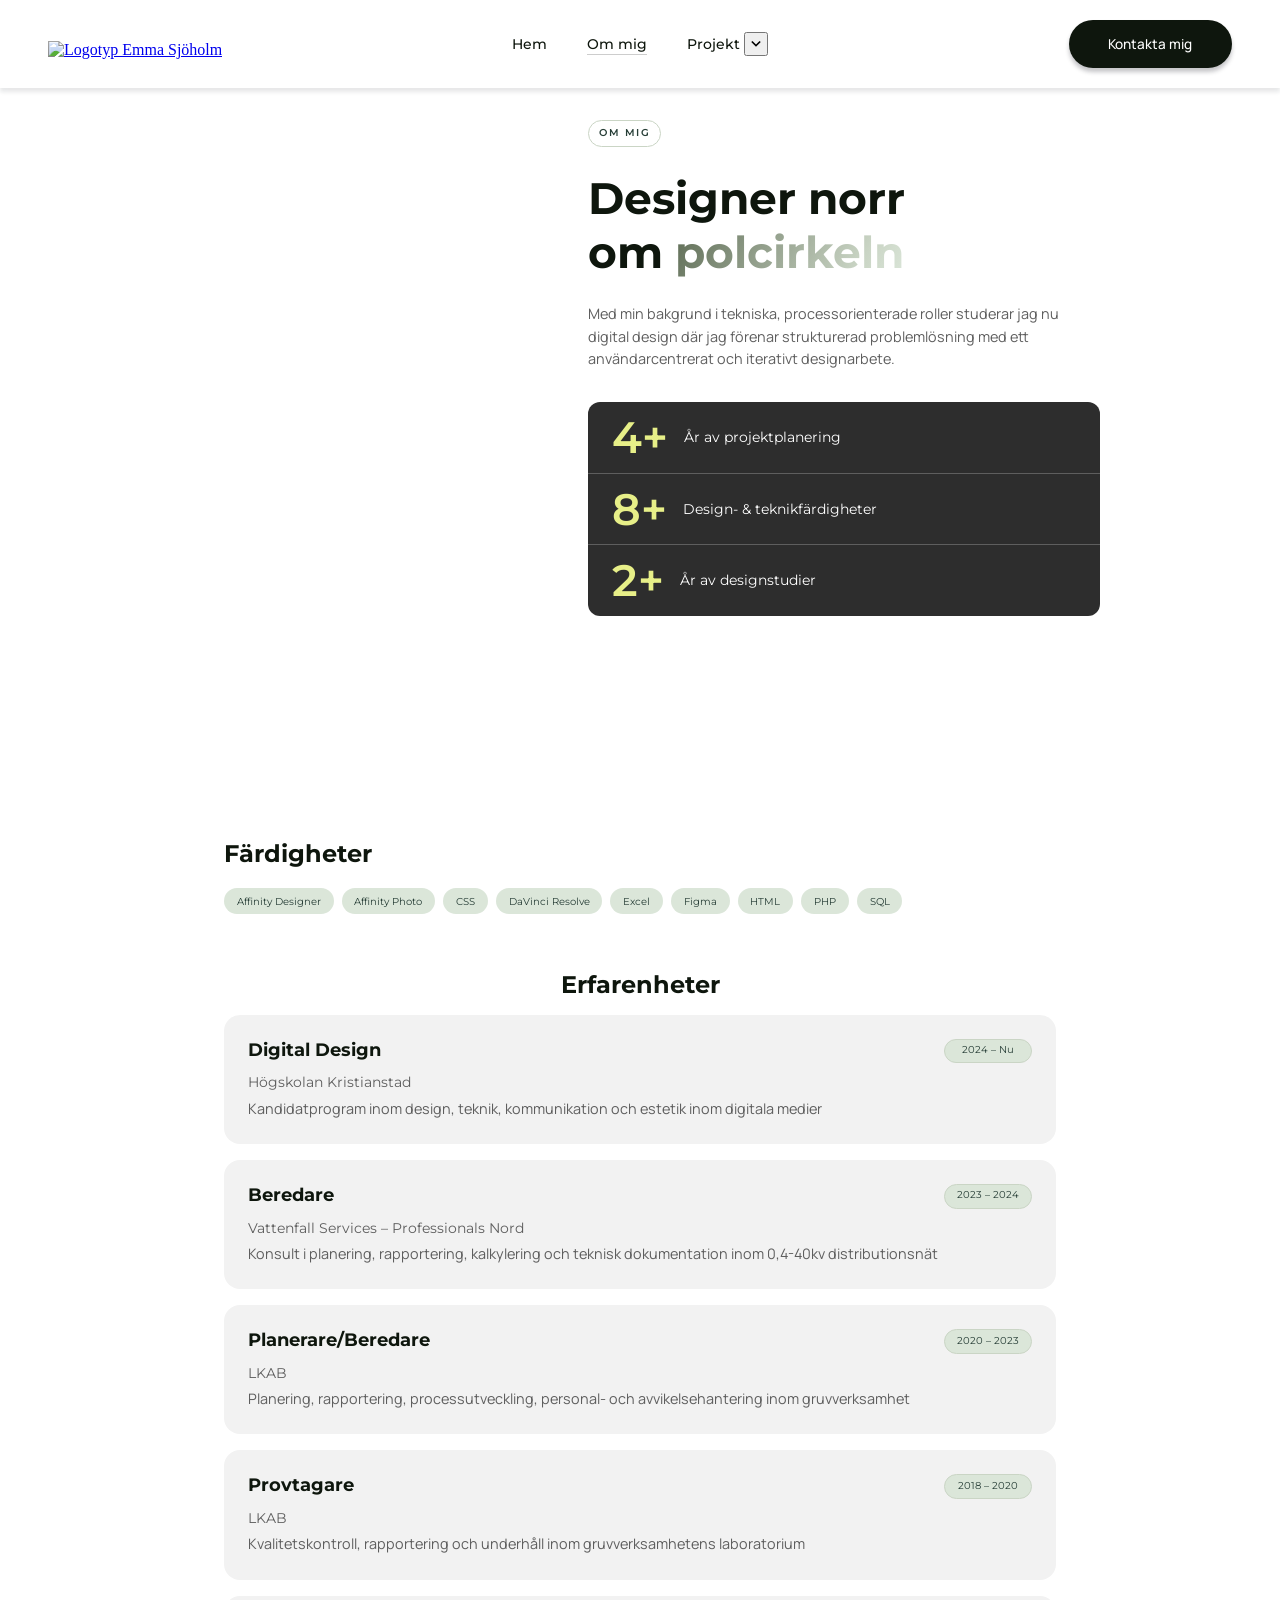
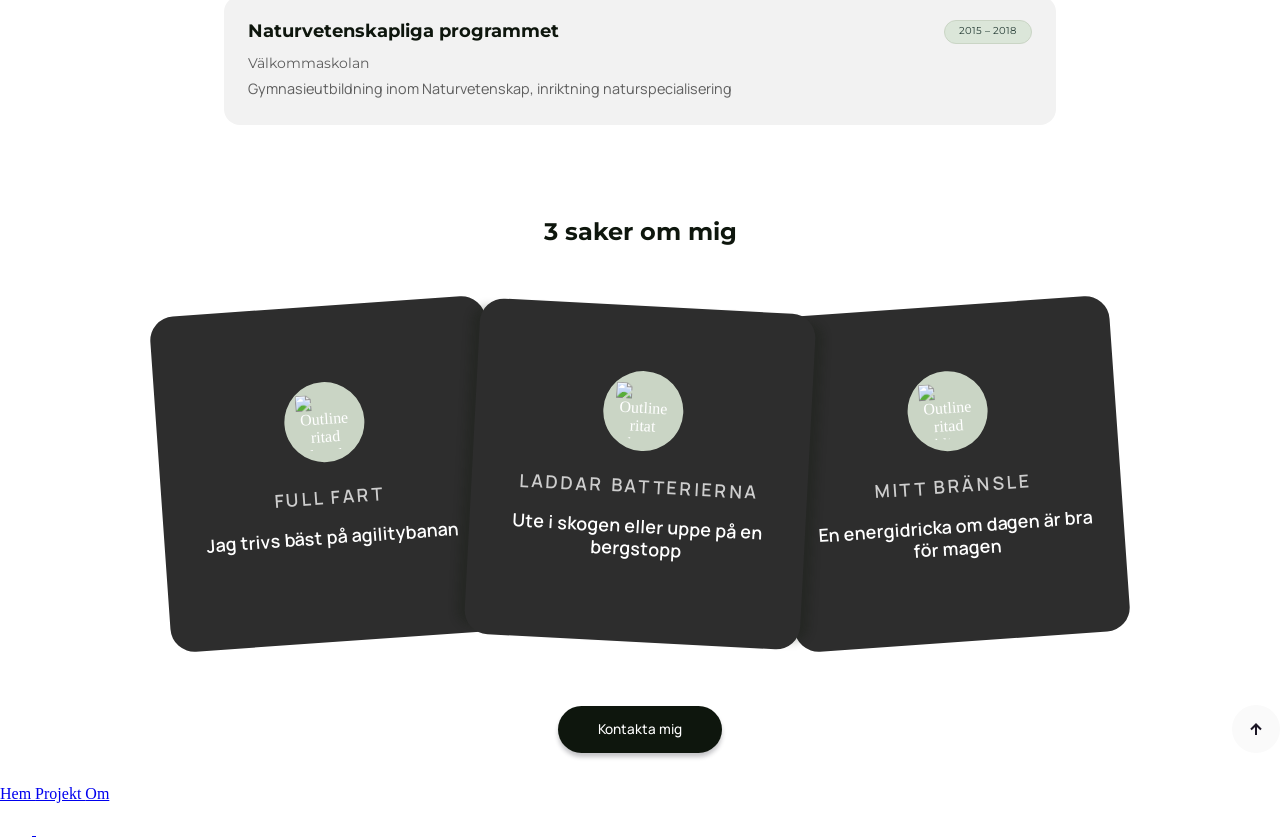
==== commit 50c1ecb5: "Add files via upload" ====
--- a/about.html
+++ b/about.html
@@ -20,9 +20,9 @@
     </div>
     <main>
       <!-- Introduktionstext -->
-      <div class="about-intro">
-        <div class="about-content">
-          <section class="about-section">
+      <div class="about-intro container">
+        <div class="about-content stack">
+          <section class="about-section stack">
             <p class="page-label">
               Om mig
             </p>
@@ -30,188 +30,212 @@
               Designer norr
               <br>
               om
-              <span class="digital_designer">
+              <span class="highlight">
                 polcirkeln
               </span>
             </h1>
             <p>
-              Med en bakgrund i tekniska och processorienterade roller utbildar jag mig inom digital design norr om polcirkeln.
-            </p>
-            <p>
-              Min erfarenhet har gett mig ett strukturerat och problemlösningsdrivet arbetssätt som jag idag kombinerar med ett användarcentrerat och iterativt förhållningssätt till design.
-            </p>
-            <aside class="quote">
-              <p>
-                Teknisk precision och kreativitet formar de digitala upplevelser jag vill skapa
-              </p>
-            </aside>
+              Med min bakgrund i tekniska, processorienterade roller studerar jag nu digital design där jag förenar strukturerad problemlösning med ett användarcentrerat och iterativt designarbete.
+            </p>
           </section>
         </div>
-        <!-- Profilbild -->
+        <!-- Hälsningsvideo -->
         <div class="about-profile">
-          <img src="assets/images/profil.webp" alt="Emma Sjöholm med sin West Highland white terrier och sin Border Collie på ett snötäckt fjäll i solnedgången på vintern">
+          <video autoplay muted loop playsinline>
+            <source src="assets/images/greetings.mp4" type="video/mp4">
+          </video>
+        </div>
+        <!-- Statistik kort med full bredd -->
+        <div class="about-meta stack info-box bg-dark">
+          <div class="meta-card">
+            <p class="number">
+              4+
+            </p>
+            <p class="value">
+              År av projektplanering
+            </p>
+          </div>
+          <div class="meta-card">
+            <p class="number">
+              8+
+            </p>
+            <p class="value">
+              Design- & teknikfärdigheter
+            </p>
+          </div>
+          <div class="meta-card">
+            <p class="number">
+              2+
+            </p>
+            <p class="value">
+              År av designstudier
+            </p>
+          </div>
         </div>
       </div>
-      <!-- Statistik kort med full bredd -->
-      <div class="about-meta">
-        <div class="meta-card">
-          <p class="number">
-            4+
-          </p>
-          <p class="value">
-            År av projektplanering
-          </p>
-        </div>
-        <div class="meta-card">
-          <p class="number">
-            8+
-          </p>
-          <p class="value">
-            Design- & teknikfärdigheter
-          </p>
-        </div>
-        <div class="meta-card">
-          <p class="number">
-            2+
-          </p>
-          <p class="value">
-            År av designstudier
-          </p>
-        </div>
-      </div>
-      <!-- Färdigheter som taggar -->
-      <section class="about-section about-section-tags">
-        <h2>
-          Färdigheter
-        </h2>
-        <ul class="about-tags">
-          <li>
-            Affinity Designer
-          </li>
-          <li>
-            Affinity Photo
-          </li>
-          <li>
-            CSS
-          </li>
-          <li>
-            Excel
-          </li>
-          <li>
-            Figma
-          </li>
-          <li>
-            HTML
-          </li>
-          <li>
-            PHP
-          </li>
-          <li>
-            SQL
-          </li>
-        </ul>
-      </section>
-      <!-- Erfarenheter av utbildning och arbete i kronolgisk ordning -->
-      <section class="about-section">
-        <h2>
-          Erfarenheter
-        </h2>
-        <div class="about-skills-section">
-          <div class="about-skills">
-            <div class="about-skills-top">
-              <h3>
-                Digital Design
-              </h3>
-              <span class="about-date">
-                2024 – Nu
-              </span>
-            </div>
-            <p class="about-skills-company">
-              Högskolan Kristianstad
-            </p>
-            <p>
-              Kandidatprogram inom design, teknik, kommunikation och estetik inom digitala medier
-            </p>
-          </div>
-          <div class="about-skills">
-            <div class="about-skills-top">
-              <h3>
-                Projektplanerare
-              </h3>
-              <span class="about-date">
-                2023 – 2024
-              </span>
-            </div>
-            <p class="about-skills-company">
-              Vattenfall Services – Professionals Nord
-            </p>
-            <p>
-              Konsult i planering, rapportering, kalkylering och teknisk dokumentation inom 0,4-40kv distributionsnät
-            </p>
-          </div>
-          <div class="about-skills">
-            <div class="about-skills-top">
-              <h3>
-                Projektplanerare
-              </h3>
-              <span class="about-date">
-                2020 – 2023
-              </span>
-            </div>
-            <p class="about-skills-company">
-              LKAB
-            </p>
-            <p>
-              Planering, rapportering, processutveckling, personal- och avvikelsehantering inom gruvverksamhet
-            </p>
-          </div>
-          <div class="about-skills">
-            <div class="about-skills-top">
-              <h3>
-                Provtagare
-              </h3>
-              <span class="about-date">
-                2018 – 2020
-              </span>
-            </div>
-            <p class="about-skills-company">
-              LKAB
-            </p>
-            <p>
-              Kvalitetskontroll, rapportering och underhåll inom gruvverksamhetens laboratorium
-            </p>
-          </div>
-          <div class="about-skills">
-            <div class="about-skills-top">
-              <h3>
-                Naturvetenskapliga programmet
-              </h3>
-              <span class="about-date">
-                2015 – 2018
-              </span>
-            </div>
-            <p class="about-skills-company">
-              Välkommaskolan
-            </p>
-            <p>
-              Gymnasieutbildning inom Naturvetenskap, inriktning naturspecialisering
-            </p>
-          </div>
-        </div>
-      </section>
-      <!-- Kontaktknapp och tillbaka till toppen-knapp -->
-      <div class="ending about-ending">
-        <a href="mailto:emmsjoholm@gmail.com" class="primary-btn" aria-label="Skicka e-post till Emma Sjöholm">
-          Kontakta mig
-        </a>
-        <a href="#top" class="back-top-btn" aria-label="Tillbaka till toppen">
-          <svg  xmlns="http://www.w3.org/2000/svg" width="24" height="24"  fill="#2421CF" viewBox="0 0 24 24" >
-            <!--Boxicons v3.0.8 https://boxicons.com | License  https://docs.boxicons.com/free-->
-            <path d="M13 18V9.91l3.29 3.3 1.42-1.42L12 6.09l-5.71 5.7 1.42 1.42L11 9.91V18z">
-            </path>
-          </svg>
-        </a>
-      </div>
+      <div class="about-img" aria-hidden="true"></div>
+        <!-- Färdigheter som taggar -->
+        <section class="about-section-tags">
+          <h2>
+            Färdigheter
+          </h2>
+          <ul class="tags">
+            <li>
+              Affinity Designer
+            </li>
+            <li>
+              Affinity Photo
+            </li>
+            <li>
+              CSS
+            </li>
+            <li>
+              DaVinci Resolve
+            </li>
+            <li>
+              Excel
+            </li>
+            <li>
+              Figma
+            </li>
+            <li>
+              HTML
+            </li>
+            <li>
+              PHP
+            </li>
+            <li>
+              SQL
+            </li>
+          </ul>
+        </section>
+        <!-- Erfarenheter av utbildning och arbete i kronolgisk ordning -->
+        <section class="about-section stack">
+          <h2>
+            Erfarenheter
+          </h2>
+          <div class="card-group stack">
+            <div class="card stack surface fill-width">
+              <div class="card-top row-between">
+                <h3>
+                  Digital Design
+                </h3>
+                <span class="date-tag">
+                  2024 – Nu
+                </span>
+              </div>
+              <p class="card-subtitle">
+                Högskolan Kristianstad
+              </p>
+              <p>
+                Kandidatprogram inom design, teknik, kommunikation och estetik inom digitala medier
+              </p>
+            </div>
+            <div class="card stack surface fill-width">
+              <div class="card-top row-between">
+                <h3>
+                  Beredare
+                </h3>
+                <span class="date-tag">
+                  2023 – 2024
+                </span>
+              </div>
+              <p class="card-subtitle">
+                Vattenfall Services – Professionals Nord
+              </p>
+              <p>
+                Konsult i planering, rapportering, kalkylering och teknisk dokumentation inom 0,4-40kv distributionsnät
+              </p>
+            </div>
+            <div class="card stack surface fill-width">
+              <div class="card-top row-between">
+                <h3>
+                  Planerare/Beredare
+                </h3>
+                <span class="date-tag">
+                  2020 – 2023
+                </span>
+              </div>
+              <p class="card-subtitle">
+                LKAB
+              </p>
+              <p>
+                Planering, rapportering, processutveckling, personal- och avvikelsehantering inom gruvverksamhet
+              </p>
+            </div>
+            <div class="card stack surface fill-width">
+              <div class="card-top row-between">
+                <h3>
+                  Provtagare
+                </h3>
+                <span class="date-tag">
+                  2018 – 2020
+                </span>
+              </div>
+              <p class="card-subtitle">
+                LKAB
+              </p>
+              <p>
+                Kvalitetskontroll, rapportering och underhåll inom gruvverksamhetens laboratorium
+              </p>
+            </div>
+            <div class="card stack surface fill-width">
+              <div class="card-top row-between">
+                <h3>
+                  Naturvetenskapliga programmet
+                </h3>
+                <span class="date-tag">
+                  2015 – 2018
+                </span>
+              </div>
+              <p class="card-subtitle">
+                Välkommaskolan
+              </p>
+              <p>
+                Gymnasieutbildning inom Naturvetenskap, inriktning naturspecialisering
+              </p>
+            </div>
+          </div>
+        </section>
+        <section class="facts">
+          <h2>3 saker om mig</h2>
+          <div class="facts-cards stack-center">
+            <div class="fact-card stack-center bg-dark fact-card--left">
+              <div class="card-icon icon-circle">
+                <img src="assets/images/dog_icon.svg" alt="Outline ritad hund" width="48" height="48">
+              </div>
+              <p class="nav-meny-text">FULL FART</p>
+              <p>Jag trivs bäst på agilitybanan</p>
+            </div>
+            <div class="fact-card stack-center bg-dark fact-card--middle">
+              <div class="card-icon icon-circle">
+                <img src="assets/images/mountain_icon.svg" alt="Outline ritat berg" width="48" height="48">
+              </div>
+              <p class="nav-meny-text">LADDAR BATTERIERNA</p>
+              <p>Ute i skogen eller uppe på en bergstopp</p>
+            </div>
+            <div class="fact-card stack-center bg-dark fact-card--right">
+              <div class="card-icon icon-circle">
+                <img src="assets/images/lightning_icon.svg" alt="Outline ritad blixt" width="48" height="48">
+              </div>
+              <p class="nav-meny-text">MITT BRÄNSLE</p>
+              <p>En energidricka om dagen är bra för magen</p>
+            </div>
+          </div>
+        </section>
+        <!-- Kontaktknapp och tillbaka till toppen-knapp -->
+        <div class="ending">
+          <a href="mailto:emmsjoholm@gmail.com" class="primary-btn" aria-label="Skicka e-post till Emma Sjöholm">
+            Kontakta mig
+          </a>
+          <a href="#top" class="back-top-btn" aria-label="Tillbaka till toppen">
+            <svg xmlns="http://www.w3.org/2000/svg" width="24" height="24"  fill="#1b1625" viewBox="0 0 24 24" >
+              <!--Boxicons v3.0.8 https://boxicons.com | License  https://docs.boxicons.com/free-->
+              <path d="M13 18V9.91l3.29 3.3 1.42-1.42L12 6.09l-5.71 5.7 1.42 1.42L11 9.91V18z">
+              </path>
+            </svg>
+          </a>
+        </div>
     </main>
     <!-- Footer via JS fetch -->
     <div id="footer">
--- a/assets/style.css
+++ b/assets/style.css
@@ -1,105 +1,505 @@
-/* ================= Globala variabler ========================= */ :root  {
-  /*-- Primära färger --*/ --color-primary: #2421CF;
-  --color-primary-mid: #2048CB;
-  --color-primary-pale: #BBC8FC;
-  --color-primary-bg: #EDF1FF;
-
-  /*-- Mörkare färger --*/ --color-dark-navy: #1D1C6B;
-  --color-dark-text: #161925;
-  --color-dark-near: #1a1a1a;
-  --color-dark-tag: #2B2E48;
-
-  /*-- Neutrala färger --*/ --color-white: #FFFFFF;
-  --color-surface: #F6F9FF;
+/* =====================================================================
+   INNEHÅLL
+   1. Globala variabler
+   2. Grund (html, body, rubriker, text)
+   3. Bilder
+   4. Återanvändbara klasser
+   5. Etiketter, taggar och markeringar
+   6. Kort
+   7. Header och navigering
+   8. Footer
+   9. Startsida (index)
+  10. Projektöversikt
+  11. Projektsida (case)
+  12. Om mig
+  13. Responsivitet: 768px+, 968px+, 1200px+
+   ===================================================================== */
+
+
+/* ================= 1. Globala variabler ================= */
+:root {
+  /*-- Primära färger --*/
+  --color-primary: #5E6C55;
+  --color-primary-mid: #CAD5C5;
+  --color-primary-pale: #dbe6d9;
+  --color-primary-bg: #ffffff;
+  --color-complementary: #E7EF88;
+
+  /*-- Mörkare färger --*/
+  --color-dark-text: #0E160D;
+  --color-dark-near: #2D2D2D;
+  --color-dark-tag: #273e37;
+
+  /*-- Neutrala färger --*/
+  --color-white: #ffffff;
+  --color-white-text: #e7e7e7;
+  --color-surface: #fafafa;
   --color-border: #E1E1E1;
-  --color-border-accent: #BBC8FC;
-  --color-grey: #808080;
-  --color-label-blue: #809AFA;
-
-  /*-- Övriga färger --*/ --color-dot-inactive: #E0DAFF
-  ;
-  /* Typsnitt */ --font-heading: 'Montserrat', 'Trebuchet MS', Arial, sans-serif;
+  --color-grey: #5e5e5e;
+  --color-mid-grey: #cdcdcd;
+  --color-light-grey: #f2f2f2;
+
+  /*-- Typsnitt --*/
+  --font-heading: 'Montserrat', 'Trebuchet MS', Arial, sans-serif;
   --font-body: 'Manrope', system-ui, 'Segoe UI', Arial, sans-serif;
 
-  /* Typsnittsstorlekar */ --text-h1: 2rem;
-  --text-h2: 1.25rem;
-  --text-h3: 1.125rem;
-  --text-body: 0.85rem;
-  --text-small: 0.75rem;
-  --text-xs: 0.65rem;
-
-  /* Avståndsstorlekar */ --space-xs: 0.25rem;
+  /*-- Typsnittsstorlekar --*/
+  --text-3xl: 2.75rem;
+  --text-2xl: 2.25rem;
+  --text-xl: 1.5rem;
+  --text-lg: 1.12rem;
+  --text-md: 0.9rem;
+  --text-sm: 0.85rem;
+  --text-2xs: 0.65rem;
+
+  /*-- Avstånd --*/
+  --space-xs: 0.25rem;
   --space-sm: 0.5rem;
   --space-md: 1rem;
   --space-lg: 1.5rem;
   --space-xl: 2rem;
   --space-2xl: 3rem;
 
-  /* Radier */ --radius-sm: 0.5rem;
+  /*-- Hörnradier --*/
+  --radius-xs: 0.3rem;
+  --radius-sm: 0.5rem;
   --radius-md: 0.75rem;
   --radius-lg: 1rem;
   --radius-pill: 999px;
 
-  /* Skuggor */ --shadow-header: 0px 4px 4px rgba(22, 25, 37, 0.10);
-
+  /*-- Skuggor --*/
+  --shadow-header: 0px 4px 4px rgba(22, 25, 37, 0.10);
   --shadow-btn: 0px 4px 4px rgba(22, 25, 37, 0.25);
-  /* Layout bredd */ --content-width: 85%;
-}
-
-/* ================ General ================== */ /* Nolla till standardmarginaler och sätt vit bakgrund */ body  {
+
+  /*-- Layoutbredd --*/
+  --content-width: min(85%, 70rem);
+  /* Smalare bredd för färdigheter och erfarenheter på Om mig */
+  --content-width-narrow: min(75%, 52rem);
+}
+
+
+/* ================= 2. Grund ================= */
+
+/* Förhindrar sidled-scroll orsakad av element med 100vw */
+html {
+  overflow-x: clip;
+}
+
+/* Nolla standardmarginaler och sätt vit bakgrund */
+body {
   margin: 0;
   padding: 0;
   background-color: var(--color-white);
 }
 
-/* Begränsa bredd och centera allt utom hero-sektionerna */ main > section:not(#image_hero):not(.stratus-hero)  {
+/* Begränsa bredd och centrera alla sektioner utom hero och kontakt.
+   :where() nollar specificiteten så att mer specifika regler kan skriva över */
+main > section:where(:not(#image_hero):not(.case-hero):not(.contact-vfu)) {
   width: var(--content-width);
   margin-inline: auto;
 }
 
-/* Gemensam typografi och färg för rubrikerna */ h1, h2, h3  {
+/* Gemensam typografi och färg för rubriker */
+h1, h2, h3 {
   font-family: var(--font-heading);
   color: var(--color-dark-text);
 }
 
-/* Rubrikstorlekar */ h1  {
-  font-size: var(--text-h1);
-}
-
-h2  {
-  font-size: var(--text-h2);
-}
-
-h3  {
-  font-size: var(--text-h3);
-}
-
-/* Brödtextens typografi och färg */ p  {
-  font-size: var(--text-body);
+/* h1: sidans huvudrubrik */
+h1 { font-size: var(--text-3xl); }
+/* h2: sektionsrubrik */
+h2 { font-size: var(--text-xl); }
+/* h3: underrubrik */
+h3 { font-size: var(--text-lg); }
+
+/* Brödtext */
+p {
+  font-size: var(--text-md);
   font-family: var(--font-body);
-  color: var(--color-dark-text);
+  color: var(--color-grey);
   line-height: 1.4rem;
 }
 
-/* Etikett för sidans titel */ .page-label  {
+/* Listpunkter */
+li {
+  font-size: var(--text-sm);
+  color: var(--color-grey);
+}
+
+
+/* ================= 3. Bilder ================= */
+
+/* Bild i full bredd */
+.img-full {
+  display: block;
+  width: 100%;
+  height: auto;
+  border-radius: var(--radius-xs);
+  margin-block: var(--space-md);
+}
+
+/* Bilder bredvid varandra, lika breda */
+.img-row {
+  display: flex;
+  gap: var(--space-md);
+  margin-block: var(--space-md);
+  width: 100%;
+}
+
+/* Bilderna i raden delar lika på bredden och beskärs vid behov */
+.img-row img {
+  flex: 1 1 0;
+  min-width: 0;
+  border-radius: var(--radius-xs);
+  object-fit: cover;
+  display: block;
+}
+
+/* Visa hela bilden utan beskärning */
+.img-row--contain img {
+  object-fit: contain;
+}
+
+/* Bildrad som staplas på mobil och ligger på rad från 768px */
+.img-row--stack {
+  flex-direction: column;
+}
+
+/* Staplade bilder: full bredd och egen höjd */
+.img-row--stack img {
+  flex: none;
+  width: 100%;
+  height: auto;
+}
+
+/* Inspiration: mittenbilden ligger överst, lutar åt höger och har sidoskugga */
+.img-middle {
+  z-index: 2;
+  transform: rotate(3deg);
+  box-shadow: -1rem 0 0.5rem -0.5rem #0E160D40, 1rem 0 0.5rem -0.5rem #0E160D40;
+}
+
+/* Inspiration: sidobilderna lutar åt vänster och dras in under mittenbilden */
+.img-sides {
+  transform: rotate(-4deg);
+}
+
+/* Första sidobilden dras in under mittenbilden */
+.img-sides:first-child {
+  margin-right: -2rem;
+}
+
+/* Sista sidobilden dras in under mittenbilden */
+.img-sides:last-child {
+  margin-left: -2rem;
+}
+
+
+/* ================= 4. Återanvändbara klasser =================
+   Läggs till i HTML bredvid elementets specifika klass,
+   t.ex. <div class="card stack surface fill-width"> */
+
+/* .stack: barnen staplas vertikalt. Gap sätts på elementets egen klass */
+.stack {
+  display: flex;
+  flex-direction: column;
+}
+
+/* .stack-center: barnen staplas vertikalt och centreras i sidled */
+.stack-center {
+  display: flex;
+  flex-direction: column;
+  align-items: center;
+}
+
+/* .container: gemensam innehållsbredd, centrerad */
+.container {
+  width: var(--content-width);
+  margin-inline: auto;
+}
+
+/* .fill-width: fyller förälderns bredd, padding räknas in */
+.fill-width {
+  box-sizing: border-box;
+  width: 100%;
+}
+
+/* .surface: ljusgrå ruta med stora rundade hörn (kort, sektioner, projektkort) */
+.surface {
+  background-color: var(--color-light-grey);
+  border-radius: var(--radius-lg);
+}
+
+/* .info-box: rundade hörn för infobox som oftast är mörk (kombineras med .bg-dark) */
+.info-box {
+  border-radius: var(--radius-md);
+  overflow: hidden;
+}
+
+/* .bg-dark: mörk bakgrund med ljus text för rubriker, text, listor och etiketter.
+   Ligger efter .surface så att den vinner när båda används */
+.bg-dark {
+  background-color: var(--color-dark-near);
+}
+
+/* Vita rubriker på mörk bakgrund */
+.bg-dark h2,
+.bg-dark h3 {
+  color: var(--color-white);
+}
+
+/* Ljusgrå brödtext och listor på mörk bakgrund */
+.bg-dark p,
+.bg-dark ul li {
+  color: var(--color-white-text);
+}
+
+/* Gula etiketter på mörk bakgrund */
+.bg-dark .label {
+  color: var(--color-complementary);
+}
+
+/* .icon-circle: rund ikonruta med centrerat innehåll */
+.icon-circle {
+  display: flex;
+  align-items: center;
+  justify-content: center;
+  border-radius: var(--radius-pill);
+}
+
+/* .btn-plain: knapp utan webbläsarens standardutseende */
+.btn-plain {
+  background: none;
+  border: none;
+  cursor: pointer;
+}
+
+/* .row-between: rad med innehåll i varsin ände, justerat uppåt */
+.row-between {
+  display: flex;
+  justify-content: space-between;
+  align-items: flex-start;
+}
+
+/* .row-between--center: samma rad men centrerad i höjdled */
+.row-between--center {
+  align-items: center;
+}
+
+
+/* ================= 5. Etiketter, taggar och markeringar ================= */
+
+/* Delat utseende för versaler med luft mellan bokstäverna */
+.page-label,
+.nav-meny-text {
+  font-weight: 600;
+  font-size: var(--text-2xs);
+  letter-spacing: 0.15em;
+}
+
+/* Etikett ovanför sidans huvudrubrik (pillform med ram) */
+.page-label {
   display: inline-block;
   text-align: center;
   align-self: start;
   justify-content: center;
   background-color: var(--color-primary-bg);
-  border: 1px solid var(--color-border-accent);
-  color: var(--color-grey);
+  border: 1px solid var(--color-primary-mid);
   border-radius: var(--radius-lg);
+  color: var(--color-dark-tag);
   padding: 0.1rem 0.6rem;
   width: auto;
-  letter-spacing: 0.15em;
   text-transform: uppercase;
-  font-weight: 500;
-  font-size: var(--text-small);
   font-family: var(--font-heading);
 }
 
-/* ================= Header navigering ================== */ /* Logotyp till vänster och hamburger-knapp till höger. Skuggning undertill på hela header */ header  {
+/* Liten grå versaltext ("MENY", "VANLIGA FRÅGOR", faktakort) */
+.nav-meny-text {
+  font-family: var(--font-body);
+  color: var(--color-grey);
+  margin: 0;
+  display: flex;
+  justify-content: center;
+}
+
+/* Etikett: liten text i versaler. Färg och avstånd styrs av sammanhanget */
+.label {
+  font-weight: 700;
+  font-size: var(--text-sm);
+  font-family: var(--font-heading);
+  text-transform: uppercase;
+  letter-spacing: 0.08em;
+  color: var(--color-primary);
+  margin: 0;
+}
+
+/* Etikett med text under: mer luft ovanför, tätt intill sin text */
+.label-group .label {
+  margin: var(--space-lg) 0 var(--space-xs) 0;
+}
+
+/* Första etiketten i en grupp behöver inget extra avstånd ovanför */
+.label-group:first-child .label {
+  margin-top: 0;
+}
+
+/* Texten direkt efter etiketten */
+.label-group .label + p,
+.label-group .label + ul {
+  margin-top: 0;
+}
+
+/* Delat utseende för taggar och datumtagg */
+.tags li,
+.date-tag {
+  background-color: var(--color-primary-pale);
+  color: var(--color-dark-tag);
+  font-size: var(--text-2xs);
+  font-family: var(--font-heading);
+}
+
+/* Lista med taggar (projektkort, om mig) */
+.tags {
+  list-style: none;
+  margin: 0;
+  padding: 0;
+  display: flex;
+  flex-wrap: wrap;
+  gap: var(--space-sm);
+}
+
+/* Varje tagg: pillform med luft runt texten */
+.tags li {
+  border-radius: var(--radius-pill);
+  padding: 0.4rem 0.8rem;
+}
+
+/* Datumtagg i kort, utan radbrytning */
+.date-tag {
+  border: 1px solid var(--color-primary-mid);
+  border-radius: var(--radius-lg);
+  padding: 0.2rem 0.7rem;
+  white-space: nowrap;
+  min-width: 4rem;
+  min-height: 1rem;
+  text-align: center;
+}
+
+/* Ord markerade med gradient (hero) */
+.highlight {
+  color: transparent;
+  background: linear-gradient(120deg, var(--color-primary) 0%, var(--color-primary-mid) 80%, var(--color-primary-pale) 100%);
+  background-clip: text;
+  -webkit-background-clip: text;
+}
+
+/* Ord markerade med gradient på mörk bakgrund */
+.highlight-secondary {
+  color: transparent;
+  background: linear-gradient(-120deg, var(--color-primary-bg) 0%, var(--color-primary-mid) 80%, var(--color-primary-pale) 100%);
+  background-clip: text;
+  -webkit-background-clip: text;
+}
+
+
+/* ================= 6. Kort ================= */
+
+/* Kort (kompetens, erfarenhet). Använd med .stack, .surface och .fill-width */
+.card {
+  gap: var(--space-xs);
+  padding: var(--space-lg);
+}
+
+/* Nolla inbyggd marginal på rubrik och text i kort */
+.card h3,
+.card p {
+  margin: 0;
+}
+
+/* Ikon och rubrik staplade vertikalt. Använd med .stack */
+.card-header {
+  gap: var(--space-md);
+}
+
+/* Cirkel runt ikonen. Använd med .icon-circle */
+.card-icon {
+  background-color: var(--color-primary-mid);
+  padding: var(--space-md);
+  width: 1.5rem;
+  height: 1.5rem;
+}
+
+/* Ikonen i kortet utan egen bakgrund eller padding */
+.card-header svg {
+  background: none;
+  border-radius: 0;
+  padding: 0;
+}
+
+/* Titel och datum i samma rad. Använd med .row-between */
+.card-top {
+  margin-bottom: var(--space-xs);
+  gap: var(--space-sm);
+}
+
+/* Grå undertitel */
+.card-subtitle {
+  font-family: var(--font-heading);
+  color: var(--color-grey);
+}
+
+/* Grupp av kort: under varandra på mobil, på rad med .card-group--row från 768px.
+   Använd med .stack */
+.card-group {
+  gap: var(--space-md);
+}
+
+
+/* ================= 7. Header och navigering ================= */
+
+/* Punktlista för dropdown (mobil och desktop): linje på listan, prick på varje länk */
+.dropdown-list {
+  position: relative;
+  list-style: none;
+  margin: 0;
+  padding: 0 0 0 2.5rem;
+  display: flex;
+  flex-direction: column;
+  gap: var(--space-xl);
+}
+
+/* Vertikal linje till vänster i dropdown-listan */
+.dropdown-list::before {
+  content: "";
+  position: absolute;
+  left: 0.75rem;
+  top: 0.5rem;
+  bottom: 0.5rem;
+  width: 2px;
+  background-color: var(--color-border);
+}
+
+/* Länkarna i dropdown-listan, positionerade för pricken */
+.dropdown-list a {
+  position: relative;
+  padding-left: var(--space-md);
+}
+
+/* Prick framför varje länk i dropdown-listan */
+.dropdown-list a::before {
+  content: "";
+  position: absolute;
+  left: calc(-1.75rem - 0.2rem + 1px);
+  top: 50%;
+  transform: translateY(-50%);
+  width: 0.4rem;
+  height: 0.4rem;
+  border-radius: var(--radius-pill);
+  background-color: var(--color-primary);
+}
+
+/* Logotyp till vänster och hamburger-knapp till höger, skugga undertill */
+header {
   display: flex;
   justify-content: space-between;
   align-items: center;
@@ -107,40 +507,40 @@
   box-shadow: var(--shadow-header);
 }
 
-/* Header stannar kvar högst upp vid skroll */ #header  {
+/* Header stannar kvar högst upp vid skroll */
+#header {
   position: sticky;
   top: 0;
   z-index: 300;
   background-color: var(--color-white);
 }
 
-/* Kvadratisk logotyp med lite utrymme ovanför för matchning med hamburger-knapp */ .logo  {
+/* Kvadratisk logotyp med utrymme ovanför för att matcha hamburger-knappen */
+.logo {
   width: var(--space-xl);
   height: auto;
   padding-top: 0.75rem;
 }
 
-/* Hamburger-knapp som öppnar menyn */ .hamburger-btn  {
-  display: flex;
-  align-items: center;
-  justify-content: center;
-  background: none;
-  border: none;
-  cursor: pointer;
+/* Hamburger-knapp som öppnar menyn. Använd med .btn-plain och .icon-circle */
+.hamburger-btn {
   padding: var(--space-sm);
   color: var(--color-dark-near);
   z-index: 200;
 }
 
-/* Hamburger-knapp blå vid hovring */ .hamburger-btn:hover  {
+/* Hamburger-knappen byter färg vid hover */
+.hamburger-btn:hover {
   color: var(--color-primary);
 }
 
-/* Hamburger-knapp döljs när nav-overlay är öppen */ .hamburger-btn.active  {
+/* Hamburger-knappen döljs när menyn är öppen */
+.hamburger-btn.active {
   display: none;
 }
 
-/* Fullskärmsoverlay syns ej när den är inaktiv */ #nav-overlay  {
+/* Fullskärmsmeny, osynlig och ej klickbar när den är inaktiv */
+#nav-overlay {
   position: fixed;
   inset: 0;
   background-color: var(--color-white);
@@ -155,48 +555,31 @@
   transition: opacity 0.3s ease;
 }
 
-/* Fullskärmsoverlay synlig och klickbar vid JS .active */ #nav-overlay.active  {
+/* Fullskärmsmeny synlig och klickbar (JS lägger till .active) */
+#nav-overlay.active {
   opacity: 1;
   pointer-events: all;
 }
 
-/* Rad med meny-text till vänster och stäng-knapp till höger */ .nav-top  {
-  display: flex;
-  justify-content: space-between;
-  align-items: center;
-}
-
-/* Liten grå "MENY"-text */ .nav-meny-text  {
-  font-weight: 600;
-  font-size: var(--text-small);
-  font-family: var(--font-body);
-  letter-spacing: 0.15em;
-  color: var(--color-grey);
-  margin: 0;
-}
-
-/* Vertikal lista utan punkter */ .nav-links  {
+/* Vertikal menylista utan punkter. Använd med .stack */
+.nav-links {
   list-style: none;
   padding: 0;
   margin: 0;
-  display: flex;
-  flex-direction: column;
-}
-
-/* Vardera meny staplas vertikalt */ .nav-links li  {
-  display: flex;
-  flex-direction: column;
-}
-
-/* Rad med länkar och nummer utom nav-nummer-wrap för att undvika konflikt */ .nav-links li div:not(.nav-nummer-wrap)  {
+}
+
+/* Rad med länk i menyn: länk till vänster, pil till höger */
+.nav-links li > div {
   display: flex;
   justify-content: space-between;
   align-items: center;
   padding: var(--space-lg) 0;
 }
 
-/* Stora menyalternativ */ .nav-links li a  {
-  display: flex;
+/* Stora menyalternativ */
+.nav-links li a {
+  display: flex;
+  align-items: center;
   gap: var(--space-md);
   text-decoration: none;
   color: var(--color-dark-text);
@@ -206,291 +589,426 @@
   width: 100%;
 }
 
-/* Blå färg vid hovring */ .nav-links li a:hover  {
+/* Menyalternativ byter färg vid hover */
+.nav-links li a:hover {
   color: var(--color-primary);
 }
 
-/* Ljusblå siffra till höger om menyalternativen */ .nav-nummer  {
-  font-size: 0.9rem;
-  font-family: var(--font-heading);
-  color: var(--color-primary-pale);
-  white-space: nowrap;
-}
-
-/* Avdelare mellan menyalternativ */ .nav-links hr  {
+/* Avdelare mellan menyalternativ */
+.nav-links hr {
   border: none;
   border-top: 1px solid var(--color-border);
   margin: 0;
 }
 
-/* Kontakt-knapp längst ner i menyn för lätt åtkomst */ .nav-bottom  {
-  display: flex;
-  flex-direction: column;
-  align-items: center;
-  margin-top: auto;
-  padding-bottom: var(--space-2xl);
-}
-
-/* Wrapper för siffra och dropdown-pil bredvid "Projekt" */ .nav-nummer-wrap  {
-  display: flex;
-  align-items: center;
-  gap: var(--space-sm);
-}
-
-/* Dold dropdown-lista som syns vid klick på pil */ .nav-dropdown  {
-  list-style: none;
-  padding: 0 0 var(--space-md) 2.5rem;
-  margin: 0;
+/* Kontaktknapp längst ner i menyn. Använd med .stack-center */
+.nav-bottom {
+  margin-block: auto;
+}
+
+/* Dold dropdown-lista som visas vid klick på pilen */
+.nav-dropdown {
   display: none;
-  flex-direction: column;
-  gap: 0.75rem;
-}
-
-/* Visa dropdown vid JS .active */ .nav-dropdown.active  {
-  display: flex;
-}
-
-/* Mindre indragen text för projektnamn */ .nav-dropdown li a  {
-  font-size: var(--space-md);
-  padding-left: var(--space-md);
-}
-
-/* Pil-knapp för att öppna och stänga dropdown */ .dropdown-toggle  {
-  background: none;
-  border: none;
-  cursor: pointer;
+  margin-bottom: var(--space-md);
+}
+
+/* Visa dropdown (JS lägger till .active) */
+.nav-dropdown.active {
+  display: flex;
+}
+
+/* Mindre text för projektnamn i dropdown */
+.nav-dropdown li a {
+  font-size: 1rem;
+}
+
+/* Pilknapp som öppnar och stänger dropdown. Använd med .btn-plain */
+.dropdown-toggle {
   padding: 0;
   display: flex;
   align-items: center;
   transition: transform 0.3s ease;
 }
 
-/* Rotera pilen 180 grader */ .dropdown-toggle.active  {
+/* Rotera pilen 180 grader när dropdown är öppen */
+.dropdown-toggle.active {
   transform: rotate(180deg);
 }
 
-/* Ej visa desktopversion header på mindre skärmar */ .desktop-nav, .desktop-contact  {
+/* Desktopnavigering döljs på mindre skärmar */
+.desktop-nav,
+.desktop-contact {
   display: none;
 }
 
-/* ============== Footer ================ */ /* Footer med bakgrundsbild och innehåll längst ned */ #image_footer  {
-  position: relative;
-  background-image: url('images/footer_background.webp');
-  background-size: cover;
+
+/* ================= 8. Footer ================= */
+
+/* Footer: bild längst ner, länkar och ikoner ovanför. Använd med .stack-center */
+#image-footer {
+  background-image: url('images/footer_background.png');
+  background-size: auto 16rem;
   background-position: center bottom;
   background-repeat: no-repeat;
-  height: 35svh;
-  width: 100%;
-  display: flex;
-  flex-direction: column;
-  align-items: center;
-  justify-content: flex-end;
-  padding-bottom: var(--space-2xl);
   gap: var(--space-lg);
-}
-
-/* Vertikala navigeringslänkar i footer */ .footer_nav  {
-  display: flex;
-  flex-direction: column;
-  align-items: center;
+  padding: var(--space-2xl) 0 calc(12rem + var(--space-sm));
+}
+
+/* Navigeringslänkar i footern. Använd med .stack-center */
+.footer-nav {
   gap: var(--space-md);
 }
 
-/* Vita länkar utan understrykning */ .footer_nav a  {
+/* Länkar i footern, utan understrykning */
+.footer-nav a {
   font-weight: 400;
   font-family: var(--font-heading);
   text-decoration: none;
-  color: var(--color-white);
-}
-
-/* Ikoner i rad */ .footer_social  {
-  display: flex;
-  gap: var(--space-lg);
-}
-
-/* ============== Index ================ */ /* Fullskärmshero med bakgrundsbild */ #image_hero  {
+  color: var(--color-grey);
+}
+
+/* Sociala ikoner */
+.footer-social {
+  display: flex;
+  gap: var(--space-xl);
+}
+
+
+/* ================= 9. Startsida (index) ================= */
+
+/* Hero med profilbild och text. Använd med .stack-center och .container */
+#image_hero {
+  background-image: none;
+  background-color: var(--color-white);
+  height: auto;
+  padding-bottom: var(--space-2xl);
+}
+
+/* Delat för hero-bilder: kvadratiska, beskurna och rundade */
+#image_hero > img,
+#text_hero img {
+  aspect-ratio: 1 / 1;
+  object-fit: cover;
+  border-radius: var(--radius-lg);
+}
+
+/* Profilbild som direkt barn i hero */
+#image_hero > img {
+  width: 70%;
+  max-width: 16rem;
+  margin-top: var(--space-xl);
+}
+
+/* Textblock i hero: vänsterjusterat med luft runt */
+#text_hero {
+  position: static;
+  text-align: left;
+  align-items: flex-start;
+  padding: var(--space-md);
+}
+
+/* Profilbild i text-hero */
+#text_hero img {
+  width: 100%;
+  height: 100%;
+}
+
+/* Mörk text i hero med begränsad radlängd */
+#text_hero h1,
+#text_hero p {
+  color: var(--color-dark-text);
+  max-width: 45ch;
+}
+
+/* Utrymme under brödtexten, men inte ovanför */
+#text_hero p {
+  margin-top: 0;
+  margin-bottom: 2rem;
+}
+
+/* Knappar bredvid varandra */
+.btns {
+  display: flex;
+  gap: 0.75rem;
+  justify-content: center;
+}
+
+/* Marquee: JS klonar .marquee-group så att loopen blir sömlös.
+   --marquee-gap styr både avstånd mellan orden och mellan grupperna */
+.marquee {
+  --marquee-gap: clamp(var(--space-2xl), 4vw, 5rem);
+  display: flex;
+  overflow: hidden;
+  background-color: var(--color-complementary);
+  padding: var(--space-md) 0;
+}
+
+/* Varje grupp flyttas exakt sin egen bredd åt vänster, sedan börjar den om */
+.marquee-group {
+  display: flex;
+  flex-shrink: 0;
+  gap: var(--marquee-gap);
+  padding-right: var(--marquee-gap);
+  animation: scroll 45s linear infinite;
+}
+
+/* Ord i marquee */
+.marquee-group span {
+  display: flex;
+  align-items: center;
+  gap: var(--space-sm);
+  font-family: var(--font-heading);
+  font-size: var(--text-lg);
+  color: var(--color-dark-text);
+  font-weight: 600;
+}
+
+/* Punkt framför varje ord */
+.marquee-dot {
+  color: var(--color-primary) !important;
+  font-size: 1.5rem !important;
+  line-height: 1;
+}
+
+/* Marquee-animation: flyttar gruppen sin egen bredd åt vänster */
+@keyframes scroll {
+  from { transform: translateX(0); }
+  to   { transform: translateX(-100%); }
+}
+
+/* Ingen rörelse för dem som har animationer avstängda */
+@media (prefers-reduced-motion: reduce) {
+  /* Stäng av rörelsen i marquee */
+  .marquee-group {
+    animation: none;
+  }
+}
+
+/* Utrymme ovanför kompetensrubriken */
+#qualification-headline {
+  padding-top: var(--space-xl);
+}
+
+/* ---- Vanliga frågor (.faq används med .stack) ---- */
+
+/* Rubriken "Bra att veta" centrerad */
+.faq h2 {
+  text-align: center;
+}
+
+/* Underrubrik i frågesektionen med luft under */
+.faq h3 {
+  margin: var(--space-sm) 0 var(--space-xl) 0;
+}
+
+/* Frågetext, skalar med telefonens bredd */
+.faq-question {
+  max-width: 30ch;
+  font-size: clamp(var(--text-md), 4cqw, 1.6rem);
+}
+
+/* Varje fråga avgränsas med linje */
+.faq-item {
+  border-top: 1px solid var(--color-border);
+  padding: var(--space-md) 0;
+}
+
+/* Linje även under sista frågan */
+.faq-item:last-child {
+  border-bottom: 1px solid var(--color-border);
+}
+
+/* Svarstext i frågorna */
+.faq-item p {
+  font-size: clamp(var(--text-sm), 2.8cqw, 1.2rem);
+  margin: 0;
+  padding-bottom: var(--space-md);
+  line-height: 1.6;
+  max-width: 40ch;
+}
+
+/* Frågeraden: fråga till vänster, plusknapp till höger */
+.faq-btn {
+  list-style: none;
+  display: flex;
+  justify-content: space-between;
+  align-items: center;
+  cursor: pointer;
+  font-family: var(--font-heading);
+  font-size: var(--text-lg);
+  font-weight: 600;
+  color: var(--color-dark-text);
+  padding: var(--space-sm) 0;
+}
+
+/* Dölj webbläsarens egen pil */
+.faq-btn::-webkit-details-marker {
+  display: none;
+}
+
+/* Plusknapp som skalar med telefonens bredd. Använd med .icon-circle */
+.faq-icon {
+  width: clamp(2.25rem, 6cqw, 3.25rem);
+  height: clamp(2.25rem, 6cqw, 3.25rem);
+  border: 1px solid var(--color-border);
+  font-size: 1.25rem;
+  flex-shrink: 0;
+  transition: transform 0.3s ease;
+  background-color: var(--color-complementary);
+}
+
+/* Rotera + till × när frågan är öppen */
+details[open] .faq-icon {
+  transform: rotate(45deg);
+}
+
+/* Telefonbild som ram runt frågorna */
+.faq-phone-mockup {
   position: relative;
-  background-image: url('images/hero_background.webp');
-  background-size: cover;
-  background-position: center bottom;
+  width: clamp(320px, 85vw, 600px);
+  aspect-ratio: 898 / 1378;
+  margin-inline: auto;
+  margin-top: 3rem;
+  background-image: url('images/phone_background.png');
+  background-size: contain;
+  background-position: center;
   background-repeat: no-repeat;
-  height: 90svh;
-  width: 100%;
-}
-
-/* Centrerad text placeras i nedre delen av hero */ #text_hero  {
-  display: flex;
-  flex-direction: column;
-  align-items: center;
+  container-type: inline-size;
+}
+
+/* Skärmytan inuti telefonen, scrollar om innehållet är högre */
+.faq-content {
   position: absolute;
-  bottom: 3rem;
-  padding: var(--space-md);
+  top: 12%;
+  left: 8%;
+  right: 8%;
+  bottom: 6%;
+  overflow-y: auto;
+  padding: var(--space-lg) var(--space-md);
+}
+
+/* ---- Kontaktsektion (VFU). Använd med .stack-center och .bg-dark ---- */
+
+/* Centrerad text med luft runt */
+.contact-vfu {
   text-align: center;
-  left: 0;
-  right: 0;
-}
-
-/* Responsiv storlek på profilbild */ #text_hero img  {
-  width: clamp(11.25rem, 30vw, 20rem);
-  height: clamp(11.25rem, 30vw, 20rem);
-  border-radius: 50%;
-  object-fit: cover;
-}
-
-/* Vit text mot mörk bakgrundsbild */ #text_hero h1, #text_hero p  {
-  color: var(--color-white);
-}
-
-/* Utrymme under brödtexten, men inte ovanför */ #text_hero p  {
+  padding: var(--space-2xl);
+}
+
+/* Luft ovanför och under knappen */
+.contact-vfu a {
+  margin: var(--space-md) 0 var(--space-xl) 0;
+}
+
+/* Egen textfärg som skriver över .bg-dark */
+.contact-vfu h2,
+.contact-vfu p {
+  margin: var(--space-sm);
+  color: var(--color-surface);
+}
+
+/* Begränsa radlängden på texten */
+.contact-vfu p {
+  max-width: 45ch;
+}
+
+/* Större rubrik */
+.contact-vfu h2 {
+  font-size: var(--text-2xl);
+}
+
+
+/* ================= 10. Projektöversikt ================= */
+
+/* Introtext. Använd med .stack */
+.project-intro {
+  padding: var(--space-xl) 0 var(--space-md) 0;
+}
+
+/* Introtexten utan övre marginal */
+.project-intro p {
   margin-top: 0;
-  margin-bottom: 3rem;
-}
-
-/* För bättre radläsning */ #text_hero h1  {
-  font-size: 1.5rem !important;
-}
-
-/* Ljusblå färg för "Digital designer" i rubrik för att framhäva text */ .digital_designer  {
-  color: var(--color-primary-pale);
-}
-
-/* CTA-knappar bredvid varandra */ .hero_btns  {
-  display: flex;
-  gap: 1rem;
-  flex-wrap: wrap;
-  justify-content: center;
-}
-
-/* Kompetenskort med ljusblå bakgrund */ .cards  {
-  display: flex;
-  flex-direction: column;
-  align-items: flex-start;
-  gap: var(--space-xs);
-  background-color: var(--color-surface);
-  border-radius: var(--radius-lg);
-  border: 1.5px solid var(--color-border);
-  padding: var(--space-lg);
-  margin-bottom: var(--space-md);
-}
-
-/* Ikon och rubrik staplade vertikalt */ .cards_header  {
-  display: flex;
-  flex-direction: column;
-  gap: var(--space-md);
-}
-
-/* Nolla inbyggd margin på rubrik och text inuti kort */ .cards h3, .cards p  {
-  margin: 0;
-}
-
-/* Grå brödtext */ .cards p  {
-  color: var(--color-grey);
-}
-
-/* Utrymme ovanför kompetensrubriken */ #qualification-headline  {
-  padding-top: var(--space-xl);
-}
-
-/* Centrerad VFU-sektion med kontakt-knapp */ .contact_vfu  {
-  text-align: center;
-  display: flex;
-  flex-direction: column;
-  align-items: center;
-  padding: var(--space-xl) 0;
-}
-
-/* Utrymme ovanför kontakt-knapp */ .contact_vfu a  {
-  margin: var(--space-md) 0 var(--space-xl) 0;
-}
-
-/* Liten margin på rubrik och text */ .contact_vfu h2, .contact_vfu p  {
-  margin: var(--space-sm);
-}
-
-/* ============== Projektöversikt ================ */ /* Centrerad introtext */ .project-intro  {
-  padding: var(--space-xl) 0 var(--space-md) 0;
-  display: flex;
-  flex-direction: column;
-}
-
-/* Nolla inbyggd margin på brödtext intro */ .project-intro p  {
-  margin-top: 0;
-}
-
-/* Litet avstånd under h1 intro */ .project-intro h1  {
+}
+
+/* Lite luft under rubriken */
+.project-intro h1 {
   margin-bottom: var(--space-sm);
 }
 
-/* Vertikal lista med projektkort */ .project-list  {
-  width: var(--content-width);
-  margin-inline: auto;
-  display: flex;
-  flex-direction: column;
+/* Större brödtext */
+.copy {
+  font-size: var(--text-lg);
+}
+
+/* Lista med projektkort. Använd med .stack och .container */
+.project-list {
   gap: var(--space-md);
   padding-bottom: var(--space-2xl);
 }
 
-/* Projektkort med ram och rundade hörn */ .project-cards  {
-  border-radius: var(--radius-lg);
+/* Projektkort med ram. Använd med .surface */
+.project-cards {
   overflow: hidden;
   position: relative;
   border: 1px solid var(--color-border);
 }
 
-/* Länk täcker hela kortet för enkel navigering */ .project-cards a  {
+/* Länken täcker hela kortet */
+.project-cards a {
   display: block;
   position: relative;
   text-decoration: none;
 }
 
-/* Projektbild med fast bildförhållande */ .project-cards img  {
-  display: block;
+/* Dölj den delen av bilden som zoomas utanför kortet */
+.project-img-wrap {
+  overflow: hidden;
+}
+
+/* Delat för kortbild och platshållare */
+.project-cards img,
+.project-placeholder {
   width: 100%;
   aspect-ratio: 16 / 9;
-  height: auto;
+}
+
+/* Bild i kortet, zoomas vid hover */
+.project-cards img {
+  display: block;
   object-fit: cover;
-}
-
-/* Platshållare med ljusblå bakgrund för kommande projekt */ .project-placeholder  {
-  width: 100%;
-  aspect-ratio: 16 / 9;
-  background: var(--color-surface);
-}
-
-/* Projektnamn och taggar placerade längst ner i kortet */ .project-info  {
-  position: absolute;
-  bottom: 0;
-  left: 0;
-  right: 0;
+  transition: transform 0.4s ease;
+}
+
+/* Zooma bilden vid hover */
+.project-cards a:hover img {
+  transform: scale(1.1);
+}
+
+/* Platshållare för kommande projekt. Använd med .bg-dark */
+.project-placeholder {
+  display: block;
+}
+
+/* Textinnehåll i kortet. Använd med .row-between */
+.project-info {
   padding: var(--space-md);
 }
 
-/* Endast litet avstånd undertill */ .project-info h2  {
+/* Projektrubrik utan övre marginal */
+.project-info h2 {
   margin: 0 0 var(--space-sm) 0;
 }
 
-/* Tagglista */ .tags  {
-  list-style: none;
-  margin: 0;
-  padding: 0;
-  display: flex;
-  flex-wrap: wrap;
-  gap: 0.35rem;
-}
-
-/* Enskild tagg med frostat glas utseende */ .tags li  {
-  background: rgba(248, 246, 255, 0.15);
-  backdrop-filter: blur(6px);
-  color: var(--color-dark-tag);
-  border: 1px solid rgba(255, 255, 255, 0.3);
-  border-radius: var(--radius-lg);
-  padding: 0.2rem 0.7rem;
-  font-weight: 600;
-  font-size: var(--text-xs);
-  font-family: var(--font-heading);
-}
-
-/* ============== Projekt Stratus ================ */ /* Fullskärmshero med bakgrundsbild */ .stratus-hero img  {
+/* Luft under taggarna */
+.project-info .tags {
+  margin-bottom: var(--space-md);
+}
+
+
+/* ================= 11. Projektsida (case) ================= */
+
+/* Hero-bild i full bredd */
+.case-hero img {
   width: 100%;
   height: 70svh;
   object-fit: cover;
@@ -498,256 +1016,287 @@
   display: block;
 }
 
-/* Introduktionstext */ .stratus-hero-text  {
-  display: flex;
-  flex-direction: column;
+/* Luft ovanför introtext och innehåll. Använd med .stack och .container */
+.case-hero-text,
+.case-content {
+  padding-top: var(--space-md);
+}
+
+/* Avstånd mellan etikett, rubrik och text */
+.case-hero-text {
   gap: var(--space-sm);
-  margin-inline: auto;
-  width: var(--content-width);
-  padding-top: var(--space-2xl);
-}
-
-/* Nolla inbyggd margin på brödtext i introduktion */ .stratus-hero-text p, .stratus-hero-text h1  {
+}
+
+/* Nolla inbyggd marginal, avstånd styrs av gap */
+.case-hero-text p,
+.case-hero-text h1 {
   margin: 0;
 }
 
-/* Utrymme till page-label */ .stratus-hero-text h1  {
+/* Utrymme ovanför rubriken (under page-label) */
+.case-hero-text h1 {
   margin-top: var(--space-md);
 }
 
-/* Begränsa bredd för hela projektsidan */ .stratus-content  {
-  width: var(--content-width);
-  margin-inline: auto;
-  display: flex;
-  flex-direction: column;
-  gap: var(--space-md);
-  padding-top: var(--space-2xl);
-}
-
-/* Generell sektion med padding och rundade hörn */ .stratus-section  {
-  border-radius: var(--radius-lg);
-  width: 100%;
-  box-sizing: border-box;
-}
-
-/* Extra utrymme runt tertiär-knapp inuti sektion */ .stratus-section .tertiary-btn  {
+/* Avstånd mellan sektionerna på projektsidan */
+.case-content {
+  gap: var(--space-lg);
+}
+
+/* Sektion med padding. Använd med .surface och .fill-width (.bg-dark för mörk sektion) */
+.case-section {
+  padding: var(--space-xl) var(--space-md);
+}
+
+/* Introsektion utan bakgrund. Använd med .fill-width */
+.case-section-intro {
+  padding: var(--space-sm) 0 var(--space-xs) 0;
+  font-size: var(--text-sm);
+  font-family: var(--font-body);
+  color: var(--color-dark-text);
+}
+
+/* Punktlistor på alla projektsidor */
+.case-content ul {
+  padding-left: 1.25rem;
+}
+
+/* Listpunkter: liten grå text med luft emellan */
+.case-content ul li {
+  font-size: var(--text-sm);
+  font-family: var(--font-body);
+  color: var(--color-grey);
+  line-height: 1.2rem;
+  margin-bottom: var(--space-sm);
+}
+
+/* Listor i mörk sektion: ljus text och begränsad radlängd */
+   .case-section.bg-dark ul li {
+    color: var(--color-white-text);
+    max-width: 45ch;
+  }
+
+/* Avstånd mellan introtext och ett rutnät som börjar med etikettgrupper */
+.text-section + .content-grid:has(.label-group) {
+  margin-top: var(--space-lg);
+}
+
+/* Knappar i sektioner */
+.case-section-intro .tertiary-btn,
+.case-section .tertiary-btn {
   margin: var(--space-md) 0;
 }
 
-/* Ljusblå bakgrund för färgade sektioner */ .stratus-section-color  {
-  background-color: var(--color-surface);
-  border: 1.5px solid var(--color-border);
-  padding: var(--space-xl) var(--space-md);
-}
-
-/* Nolla marginaler ovanför och lite utrymme nertill för h2 i sektioner */ .stratus-section h2  {
+/* Rubrik i sektioner: ingen övre marginal */
+.case-section h2 {
   margin-top: 0;
-  margin-bottom: var(--space-sm);
-}
-
-/* Extra utrymme ovanför innehållet */ .background  {
-  padding-top: var(--space-xl);
-}
-
-/* Utrymme ovanför och lite nedanför för h3 i sektioner */ .stratus-section h3  {
+  margin-bottom: var(--space-md);
+}
+
+/* Underrubrik i sektioner med luft ovanför */
+.case-section h3 {
   margin-top: var(--space-lg);
   margin-bottom: var(--space-xs);
 }
 
-/* Litet utrymme nedanför brödtext och listor */ .stratus-section p, .stratus-section ul  {
-  margin-bottom: var(--space-sm);
-}
-
-/* Indraget för punktlista i linje med resterande text till vänster */ .stratus-section ul  {
-  padding-left: 1.25rem;
-}
-
-/* Typografi och avstånd för punktlista */ .stratus-section ul li  {
-  font-size: var(--text-small);
-  font-family: var(--font-body);
-  color: var(--color-dark-text);
-  margin-bottom: var(--space-xs);
-}
-
-/* Smalare bild */ .stratus-img  {
-  width: var(--content-width);
+/* Extra utrymme ovanför rubrik i intro (mobil) */
+.heading-offset {
+  padding-top: var(--space-xl);
+}
+
+/* Begränsa radlängd för bättre läsbarhet */
+.text-section {
+  max-width: 65ch;
+}
+
+/* Centrerad bild som spänner över hela rutnätet (designprocess, rivet papper).
+   Använd med .img-full */
+.img-span {
   margin-inline: auto;
-  border-radius: var(--radius-md);
-  margin-block: var(--space-md);
-  display: block;
-  height: auto;
-}
-
-/* Bilder bredvid varandra */ .content-img  {
-  display: flex;
-  flex-direction: row;
-  gap: 0.75rem;
-  margin-block: var(--space-md);
-  width: 100%;
-}
-
-/* Varje bild tar upp halva bredden i raden */ .stratus-img-half  {
-  width: 50%;
-  min-width: 0;
-  border-radius: var(--radius-md);
-  object-fit: contain;
-  display: block;
-}
-
-/* Begränsa radlängd för bättre läsbarhet */ .text-section  {
-  max-width: 65ch;
-}
-
-/* Designprocessbilden i fullbredd */ .designprocess  {
-  width: 100%;
-}
-
-/* Metadata rad med projektinfo */ .stratus-meta  {
-  display: flex;
-  justify-content: space-between;
-  background: var(--color-surface);
-  border: 1.5px solid var(--color-border);
-  border-radius: var(--radius-md);
+}
+
+/* Metadata-rad med projektinfo. Använd med .info-box och .bg-dark */
+.case-meta {
+  display: flex;
+  justify-content: space-evenly;
   padding: 0.6rem;
 }
 
-/* Etikett och värde staplade vertikalt */ .stratus-data  {
-  display: flex;
-  flex-direction: column;
-}
-
-/* Blå liten etikett i versaler */ .label  {
-  font-weight: 700;
-  font-size: var(--text-small);
+/* Etiketten i metadata-raden med litet avstånd under */
+.case-meta .label {
+  margin: 0 0 var(--space-xs) 0;
+}
+
+/* Värdetext under etikett */
+.value {
+  font-size: var(--text-2xs);
   font-family: var(--font-heading);
-  color: var(--color-label-blue);
-  text-transform: uppercase;
-  letter-spacing: 0.08em;
-  margin: 0;
-}
-
-/* Värdetext under etikett */ .value  {
-  font-weight: 500;
-  font-size: var(--text-small);
-  font-family: var(--font-heading);
-  color: var(--color-dark-text);
   margin: 0;
   line-height: 1.2;
 }
 
-/* Citat med padding */ .quote  {
-  padding: 0 var(--space-md);
+/* Färger för värdetext och siffror i mörka rutor (skriver över .bg-dark p) */
+.bg-dark .value {
+  color: var(--color-white);
+}
+
+/* Gula siffror i mörka rutor */
+.bg-dark .number {
+  color: var(--color-complementary);
+}
+
+/* Citatruta med frågeställning (aside) */
+.quote {
+  padding: var(--space-md) !important;
   align-self: start;
   max-width: 65ch;
-}
-
-/* Kursiv citattext i större fetare text och mörkblå färg */ .quote p  {
-  color: var(--color-dark-navy);
+  border-radius: var(--space-sm);
+}
+
+/* Citattext: kursiv, grön och stor */
+.quote p {
+  color: var(--color-primary);
   font-style: italic;
   font-weight: 600;
-  font-size: var(--space-md);
+  font-size: var(--text-xl);
   font-family: var(--font-heading);
   line-height: 1.5;
-  width: 100%;
-}
-
-/* Karusell med dold overflow för att dölja inaktiva bilder */ .stratus-carousel  {
+}
+
+/* Bild och nedladdningslänk över båda kolumnerna, längst ner */
+.content-grid > .content-full {
+  margin-top: var(--space-sm);
+}
+
+/* ---- Karusell ---- */
+
+/* Dold overflow döljer inaktiva bilder */
+.carousel {
   position: relative;
   overflow: hidden;
   border-radius: var(--radius-md);
   margin-block: var(--space-md);
 }
 
-/* Flex rad för horisontell förflyttning */ .stratus-carousel-track  {
+/* Rad med karusellbilderna som flyttas i sidled */
+.carousel-track {
   display: flex;
   transition: transform 0.3s ease;
 }
 
-/* Varje bild tar upp fullbredd i karusellen */ .stratus-carousel-img  {
+/* Karusellbilder: full bredd, beskurna uppifrån */
+.carousel-img {
   width: 100%;
   object-fit: cover;
   object-position: top;
   display: block;
 }
 
-/* Frostad karusell-knapp som centeras vertikalt */ .stratus-carousel-btn  {
+/* Rund knapp, centrerad vertikalt. Använd med .icon-circle */
+.carousel-btn {
   position: absolute;
   top: 50%;
   transform: translateY(-50%);
   width: 2.25rem;
   height: 2.25rem;
-  background: rgba(248, 246, 255, 0.2);
-  backdrop-filter: blur(6px);
-  border: 1px solid rgba(255, 255, 255, 0.3);
-  border-radius: var(--radius-pill);
-  display: flex;
-  align-items: center;
-  justify-content: center;
+  background: var(--color-white);
+  color: var(--color-dark-text);
+  border: 1px solid var(--color-border);
   cursor: pointer;
   z-index: 2;
 }
 
-/* Blå bakgrund vid hovring */ .stratus-carousel-btn:hover  {
+/* Pilikonen följer knappens textfärg */
+.carousel-btn svg {
+  fill: currentColor;
+}
+
+/* Grön knapp med vit pil vid hover */
+.carousel-btn:hover {
   background: var(--color-primary);
   border-color: var(--color-primary);
-  transform: translateY(-50%);
-}
-
-/* Föregående och nästa knapp placerade på varsin sida */ .stratus-carousel-btn--prev  {
-  left: var(--space-sm);
-}
-
-.stratus-carousel-btn--next  {
-  right: var(--space-sm);
-}
-
-/* Punktnavigering centrerad under karusell */ .stratus-carousel-dots  {
-  display: flex;
-  justify-content: center;
-  gap: 0.4rem;
+  color: var(--color-white);
+}
+
+/* Föregående-knappen utanför karusellens vänsterkant */
+.carousel-btn--prev { left: calc(-1 * (2rem + var(--space-xs))); }
+/* Nästa-knappen utanför karusellens högerkant */
+.carousel-btn--next { right: calc(-1 * (2rem + var(--space-xs))); }
+
+/* Wrapper så att pilarna kan ligga utanför karusellen */
+.carousel-wrap {
+  position: relative;
+  display: flow-root;
+  margin-inline: calc(2.25rem + var(--space-sm));
+}
+
+/* Navigering med text under karusellen */
+.carousel-labels {
+  display: flex;
+  justify-content: space-between;
+  gap: var(--space-xs);
   margin-bottom: var(--space-md);
 }
 
-/* Liten rund punkt */ .dot  {
-  width: 0.4rem;
-  height: 0.4rem;
-  border-radius: var(--radius-pill);
-  background: var(--color-dot-inactive);
-  cursor: pointer;
-}
-
-/* Aktiv punkt blir blå */ .dot.active  {
-  background: var(--color-primary);
-}
-
-/* Resultatsektion med text och bild */ .stratus-results  {
-  display: flex;
-  flex-direction: column;
+/* Navigeringsknapp under karusellen. Använd med .btn-plain */
+.dot {
+  flex: 1;
+  border-bottom: 2px solid transparent;
+  padding: var(--space-xs) 0;
+  font-family: var(--font-heading);
+  font-size: var(--text-2xs);
+  color: var(--color-grey);
+  text-align: center;
+}
+
+/* Aktiv navigeringsknapp: mörk text och grön understrykning */
+.dot.active {
+  color: var(--color-dark-text);
+  border-bottom-color: var(--color-primary);
+}
+
+/* ---- Resultat ---- */
+
+/* Resultatsektion med text och bild. Använd med .stack */
+.case-results {
   align-items: flex-start;
   margin-bottom: var(--space-xl);
 }
 
-/* Nolla marginal ovanför resultat text */ .stratus-results p  {
+/* Texten utan övre marginal */
+.case-results p {
   margin-top: 0;
 }
 
-/* Centrera resultatsbild */ .stratus-results img  {
+/* Liten bild i resultatruta (låg specificitet så att .img-full kan ta över) */
+:where(.case-results) img {
+  width: 50%;
+  display: block;
+  border-radius: var(--radius-md);
+  object-fit: contain;
   align-self: center;
 }
 
-/* Kontakt-knapp centrerad och tillbaka till toppen-knapp till höger */ .ending  {
+/* Rad med kontaktknapp och "tillbaka till toppen"-knapp */
+.ending {
   display: flex;
   justify-content: center;
   align-items: center;
   padding: var(--space-xl) 0;
   position: relative;
-}
-
-/* ============== Om mig ================ */ /* Profilbild centreras med utrymme ovanför */ .about-profile  {
+  gap: var(--space-sm);
+}
+
+
+/* ================= 12. Om mig ================= */
+
+/* Profilvideo med utrymme ovanför */
+.about-profile {
   padding-top: var(--space-xl);
 }
 
-/* Profilbild med rundade hörn */ .about-profile img  {
+/* Kvadratisk video med rundade hörn */
+.about-profile video {
   width: 100%;
   aspect-ratio: 1 / 1;
   object-fit: cover;
@@ -756,314 +1305,671 @@
   border-radius: var(--radius-lg);
 }
 
-/* Centrerat innehåll för om mig-sidan */ .about-content  {
-  display: flex;
-  flex-direction: column;
+/* Intro: video och text. Använd med .container */
+.about-intro {
+  padding-top: var(--space-xl);
+}
+
+/* Textinnehåll bredvid videon. Använd med .stack */
+.about-content {
   gap: var(--space-2xl);
   padding-bottom: var(--space-sm);
 }
 
-/* Generell sektion på om mig-sidan */ .about-section  {
-  display: flex;
-  flex-direction: column;
+/* Sektion med rubrik och text. Använd med .stack */
+.about-section {
   gap: var(--space-sm);
 }
 
-/* h1 med utrymme ovanför och under */ .about-section h1  {
+/* Rubriker och text i sektionen: ingen egen marginal */
+.about-section h1,
+.about-section h2,
+.about-section p {
+  margin: 0;
+}
+
+/* Luft ovanför och under h1 */
+.about-section h1 {
   padding: var(--space-md) 0;
 }
 
-/* Utrymme ovan och under h2 */ .about-section h2  {
-  padding: var(--space-md) 0;
-}
-
-/* Nolla inbyggd margin på alla rubriker och texter i about-section */ .about-section h1, .about-section h2, .about-section p  {
+/* Större utrymme ovanför h2 i färdigheter, erfarenheter och fakta */
+.facts h2,
+.about-section h2 {
+  padding: var(--space-2xl) 0 var(--space-sm) 0;
+}
+
+/* Luft ovanför och under färdighetstaggarna */
+.about-section-tags {
+  padding: var(--space-sm) 0;
+}
+
+/* Tre värdekort. Använd med .stack, .info-box och .bg-dark */
+.about-meta {
+  margin-top: var(--space-xl);
+}
+
+/* Ett värdekort: siffra och text på en rad, med linje under */
+.meta-card {
+  display: flex;
+  flex-direction: row;
+  align-items: center;
+  justify-content: flex-start;
+  text-align: left;
+  gap: var(--space-md);
+  flex: 1;
+  padding: var(--space-lg);
+  border-bottom: 1px solid var(--color-grey);
+}
+
+/* Liten text i värdekortet */
+.meta-card p {
+  font-size: var(--text-sm);
+}
+
+/* Stor siffra i värdekortet */
+.number {
+  font-weight: 600;
+  font-size: var(--text-3xl) !important;
+  font-family: var(--font-heading);
   margin: 0;
 }
 
-/* Utrymme ovanför citatet i om mig */ .about-section .quote  {
+/* Dekorativ bild under färdigheter, hela sidans bredd */
+.about-img {
+  grid-column: 1 / -1;
+  position: relative;
+  background-image: url('images/background.png');
+  background-size: cover;
+  background-position: center bottom;
+  background-repeat: no-repeat;
+  height: 15svh;
+  width: 100vw;
+  margin-inline: calc(50% - 50vw);
+  margin-block: var(--space-xs);
   margin-top: var(--space-xl);
+}
+
+/* ---- Faktakort ---- */
+
+/* Container: korten överlappar lite grann. Använd med .stack-center */
+.facts-cards {
+  padding: 2rem 1rem;
+}
+
+/* Gemensam stil för faktakorten. Använd med .stack-center och .bg-dark */
+.fact-card {
+  position: relative;
+  width: min(80%, 18rem);
+  aspect-ratio: 1;
+  padding: 1.5rem;
+  color: var(--color-white);
+  border-radius: 1.5rem;
+  text-align: center;
+  justify-content: center;
+}
+
+/* Vänster kort lutar åt vänster */
+.fact-card--left {
+  transform: rotate(-4deg);
+}
+
+/* Mittenkortet ligger överst, överlappar uppåt och har skugga */
+.fact-card--middle {
+  z-index: 2;
+  margin-top: -1rem;
+  transform: rotate(3deg);
+  box-shadow: 0 -1rem 0.5rem -0.5rem #0E160D40, 0 1rem 0.5rem -0.5rem #0E160D40;
+}
+
+/* Höger kort överlappar uppåt och lutar åt vänster */
+.fact-card--right {
+  margin-top: -1rem;
+  transform: rotate(-4deg);
+}
+
+/* Versaltext i kortet: grå och liten */
+.fact-card .nav-meny-text {
+  color: var(--color-mid-grey);
+}
+
+/* Vanlig text i kortet: vit */
+.fact-card p {
+  color: var(--color-white);
+  font-size: var(--text-lg);
+  font-weight: 600;
+}
+
+/* Större cirkel runt ikonen */
+.fact-card .card-icon {
+  flex: none;
+  width: 5rem;
+  height: 5rem;
   padding: 0;
-}
-
-/* Utrymme ovanför och under */ .about-section-tags  {
-  padding: var(--space-xl) 0;
-}
-
-/* Begränsa bredd och centera */ .about-intro  {
-  width: var(--content-width);
-  margin-inline: auto;
-  padding-top: var(--space-xl);
-}
-
-/* Tre värde kort bredvid varandra */ .about-meta  {
-  display: flex;
-  flex-direction: column;
-  width: var(--content-width);
-  margin-inline: auto;
-  gap: var(--space-md);
-  padding-top: var(--space-xl);
-}
-
-/* Vardera kort är lika brett och centrerat */ .meta-card  {
-  background-color: var(--color-surface);
-  border-radius: var(--radius-sm);
-  border: 1.5px solid var(--color-border);
-  display: flex;
-  flex-direction: column;
-  align-items: center;
-  text-align: center;
-  gap: var(--space-sm);
-  flex: 1;
-  padding: var(--space-md) 0.25rem;
-}
-
-/* Stor blå siffra i kortet */ .number  {
-  font-weight: 600;
-  font-size: var(--space-lg);
-  font-family: var(--font-heading);
-  color: var(--color-primary);
-  margin: 0;
-}
-
-/* Färdighetstaggar bredvid varandra med wrap */ .about-tags  {
-  list-style: none;
-  margin: 0;
-  padding: 0;
-  display: flex;
-  flex-wrap: wrap;
-  gap: var(--space-sm);
-}
-
-/* Vardera tagg har mörkblå bakgrund */ .about-tags li  {
-  background-color: var(--color-dark-navy);
-  border-radius: var(--radius-pill);
-  padding: 0.4rem 0.8rem;
-  font-weight: 600;
-  font-size: 0.75rem;
-  font-family: var(--font-heading);
-  color: var(--color-white);
-}
-
-/* Erfarenhetskort med ljusblå bakgrund */ .about-skills  {
-  background-color: var(--color-surface);
-  border: 1.5px solid var(--color-border);
-  border-radius: var(--radius-lg);
-  padding: var(--space-xl) var(--space-md);
-  display: flex;
-  flex-direction: column;
-  box-sizing: border-box;
-  width: 100%;
-}
-
-/* Utrymme för kort */ .about-skills-section  {
-  display: flex;
-  flex-direction: column;
-  gap: var(--space-md);
-  box-sizing: border-box;
-  width: 100%;
-}
-
-/* Titel och datum i samma rad */ .about-skills-top  {
-  display: flex;
-  justify-content: space-between;
-  align-items: flex-start;
-  margin-bottom: var(--space-xs);
-  gap: var(--space-sm);
-}
-
-/* Nolla margin på h3 */ .about-skills h3  {
-  margin: 0 0 0.1rem 0;
-}
-
-/* Grå textfärg på företagsnamn utan utrymme */ .about-skills-company  {
-  font-family: var(--font-heading);
-  color: var(--color-grey);
-  margin: 0;
-}
-
-/* Utrymme ovanför brödtext */ .about-skills p  {
-  margin-top: var(--space-sm);
-}
-
-/* Datum tagg utan wrap med lika bredd */ .about-date  {
-  background-color: var(--color-primary-bg);
-  border: 1px solid var(--color-border-accent);
-  color: var(--color-dark-navy);
-  border-radius: var(--radius-lg);
-  padding: 0.2rem 0.7rem;
-  font-size: var(--text-xs);
-  font-family: var(--font-heading);
-  white-space: nowrap;
-  min-width: 4rem;
-  text-align: center;
-}
-
-/* Markera ord med primär färg för att stå ut mer från resterande text */ .about-section .digital_designer  {
-  color: var(--color-primary);
-}
-
-/* Avslutande sektion med samma bredd som resterande innehåll */ .about-ending  {
-  width: var(--content-width);
-  margin-inline: auto;
-}
-
-/* ============== Responsivitet ================ */ /* --------------- Surfplatta & dator (768px+) --------------- */ @media (min-width: 768px)  {
-  /* --- Index --- */ /* För större slagkraftig hero text */ #text_hero h1  {
-    font-size: 2.25rem !important;
-  }
-
-  /* Horisontell placering av kompetenskort */ .cards-row  {
-    display: flex;
-    gap: var(--space-md);
-    align-items: stretch;
-  }
-
-  /* Korten är lika bred som innehållet */ .cards  {
-    flex: 1;
-    margin-bottom: 0;
-  }
-
-  /* --- Om mig --- */ /* Tvåkolumnslayout med bild till vänster och introtext till höger */ .about-intro  {
+  margin-bottom: var(--space-lg);
+}
+
+/* Ikonbilden fyller 70 % av cirkeln */
+.fact-card .card-icon img {
+  width: 70%;
+  height: 70%;
+  object-fit: contain;
+}
+
+
+/* ================= 13. Responsivitet ================= */
+
+/* --------------- Surfplatta och uppåt (768px+) --------------- */
+@media (min-width: 768px) {
+
+  /* ---- Startsida ---- */
+
+  /* Hero: text till vänster, bild till höger */
+  #text_hero {
     display: grid;
     grid-template-columns: 1fr 1fr;
-    gap: var(--space-xl);
-    width: var(--content-width);
-    margin-inline: auto;
-    padding-top: var(--space-xl);
-    align-items: center;
-  }
-
-  /* Bild placeras först i grid och nollställer mobilstil */ .about-intro .about-profile  {
-    order: -1;
+    grid-template-rows: 1fr auto auto auto 1fr;
+    column-gap: var(--space-2xl);
+    width: 100%;
+    box-sizing: border-box;
+  }
+
+  /* Rubriken i första kolumnen, responsiv storlek */
+  #text_hero h1 {
+    grid-column: 1;
+    grid-row: 2;
+    font-size: clamp(2.25rem, 5vw, 3.5rem) !important;
+  }
+
+  /* Brödtexten i första kolumnen */
+  #text_hero p {
+    grid-column: 1;
+    grid-row: 3;
+  }
+
+  /* Knapparna i första kolumnen, vänsterjusterade */
+  #text_hero .btns {
+    grid-column: 1;
+    grid-row: 4;
+    justify-content: flex-start;
+  }
+
+  /* Profilbilden i andra kolumnen, över alla rader */
+  #text_hero img {
+    grid-column: 2;
+    grid-row: 1 / -1;
+    height: auto;
+  }
+
+  /* Kortgrupp: korten ligger bredvid varandra */
+  .card-group--row {
+    flex-direction: row;
+    align-items: stretch;
+  }
+
+  /* Korten delar lika på bredden */
+  .card-group--row .card {
+    flex: 1;
+  }
+
+  /* Vanliga frågor: mer luft och större rubrik */
+  .faq-item {
+    padding: var(--space-lg) 0;
+  }
+
+  /* Större rubrik i frågesektionen */
+  .faq h2 {
+    font-size: 2rem;
+  }
+
+  /* Telefonen: fast bredd, och nästa sektion dras upp över dess tomma botten */
+  .faq-phone-mockup {
+    width: 480px;
+    margin-bottom: -6rem;
+  }
+
+  /* Kontaktsektionen ligger ovanpå telefonens nederkant */
+  .contact-vfu {
+    position: relative;
+    z-index: 1;
+  }
+
+  /* ---- Om mig ---- */
+
+  /* Två kolumner: video till vänster, text till höger (bredare högerkolumn) */
+  .about-intro {
+    display: grid;
+    grid-template-columns: 1fr 1.25fr;
+    grid-template-rows: auto 1fr;
+    column-gap: var(--space-md);
+    row-gap: var(--space-xl);
+    align-items: start;
+  }
+
+  /* Videorutan sträcker sig över båda raderna och mäter sin egen yta */
+  .about-intro .about-profile {
+    grid-column: 1;
+    grid-row: 1 / 3;
+    align-self: stretch;
+    container-type: size;
     width: 100%;
     margin-inline: 0;
     padding-top: 0;
   }
 
-  /* Bilden fyller hela profilkolumnen */ .about-intro .about-profile img  {
-    width: 100%;
-    height: 100%;
-    object-fit: cover;
-    object-position: center;
-    border-radius: var(--radius-lg);
-  }
-
-  /* Textinnehåll nollställer mobilstil */ .about-intro .about-content  {
+  /* Kvadratisk video: sidan är den minsta av rutans bredd och höjd */
+  .about-intro .about-profile video {
+    width: min(100cqw, 100cqh);
+    height: min(100cqw, 100cqh);
+  }
+
+  /* Textblocket i högerkolumnen, överst */
+  .about-intro .about-content {
+    grid-column: 2;
+    grid-row: 1;
     width: 100%;
     margin-inline: 0;
     padding-bottom: 0;
   }
 
-  /* Statistikkort placeras horisontellt */ .about-meta  {
-    flex-direction: row;
-  }
-
-  /* --- Projektöversikt --- */ /* 2 kort per rad */ .project-list  {
+  /* Värdekorten i högerkolumnen, längst ner */
+  .about-intro .about-meta {
+    grid-column: 2;
+    grid-row: 2;
+    align-self: end;
+    margin-top: 0;
+  }
+
+  /* Sista kortet utan nedre linje */
+  .about-intro .meta-card:last-child {
+    border-bottom: none;
+  }
+
+  /* Högerkolumnens maxbredd */
+  .about-intro .about-content,
+  .about-intro .about-meta {
+    max-width: 32rem;
+  }
+
+  /* Färdigheter och fakta ligger under, över hela bredden */
+  .about-intro .about-section-tags,
+  .facts {
+    grid-column: 1 / -1;
+  }
+
+  /* Färdigheter och erfarenheter: smalare bredd */
+  main > section.about-section-tags,
+  main > section.about-section {
+    width: var(--content-width-narrow);
+    margin-inline: auto;
+    box-sizing: border-box;
+  }
+
+  /* Fakta behåller den vanliga innehållsbredden så att korten får plats */
+  main > section.facts {
+    width: var(--content-width);
+    box-sizing: border-box;
+  }
+
+  /* Luft ovanför färdigheter och fakta */
+  .about-section-tags,
+  .facts {
+    padding-top: var(--space-lg);
+  }
+
+  /* Rubriker centrerade */
+  .about-section h2,
+  .facts h2 {
+    text-align: center;
+  }
+
+  /* Dekorativ bild skalar med bredden */
+  .about-img {
+    height: auto;
+    aspect-ratio: 1512 / 170;
+    background-size: 100% auto;
+    background-position: center bottom;
+  }
+
+  /* ---- Projektöversikt ---- */
+
+  /* Två kort per rad */
+  .project-list {
     display: grid;
     grid-template-columns: 1fr 1fr;
   }
 
-  /* Gör så att innehållet ligger närmare varandra */ .stratus-intro-grid h2, .stratus-intro-grid p, .stratus-intro-grid .tertiary-btn  {
-    margin-top: 0;
-  }
-
-  /* Tvåkolumnslayout för text och bild */ .content-grid  {
-    display: grid;
-    grid-template-columns: 1fr 1fr;
-    gap: 4vw;
-    align-items: center;
-  }
-
-  /* Begränsad radlängd i textkolumn */ .content  {
-    max-width: 40ch;
-  }
-
-  /* Centrera bilder i bildkolumn */ .content-img  {
-    display: flex;
-    justify-content: center;
-    gap: var(--space-md);
-  }
-
-  /* Bilder delar utrymme i kolumnen */ .content-img img  {
-    width: 45%;
-    height: auto;
-  }
-
-  /* Fördela projektinformationen jämnt över hela raden */ .stratus-meta  {
-    display: flex;
-    justify-content: space-evenly;
-  }
-
-  /* Tvåkolumnslayout för projektintroduktion */ .stratus-intro-grid  {
+  /* ---- Projektsida: introduktion ---- */
+
+  /* Mer luft ovanför introtext och innehåll */
+  .case-content,
+  .case-hero-text {
+    padding-top: var(--space-lg);
+  }
+
+  /* Tvåkolumnslayout för projektintroduktion */
+  .case-intro-grid {
     display: grid;
     grid-template-columns: 1fr 1fr;
     gap: 6vw;
+    row-gap: var(--space-md);
     align-items: start;
   }
 
-  /* Ta bort extra avstånd */ .background  {
+  /* Ingen extra förskjutning när kolumnerna ligger bredvid varandra */
+  .heading-offset {
     padding-top: 0;
   }
 
-  /* Sträcker sig över båda kolumner */ .designprocess, .stratus-meta  {
+  /* Metadata sträcker sig över båda kolumnerna */
+  .case-meta {
     grid-column: 1 / -1;
+  }
+
+  /* Centrerade bilder över båda kolumnerna: undantag från sidans bredd, smalare */
+  .img-span {
+    grid-column: 1 / -1;
+    width: 65%;
+    margin-top: var(--space-2xl);
+  }
+
+  /* ---- Projektsida: sektioner ---- */
+
+  /* Mer luft i sektionerna (bredden följer .case-content) */
+  .case-section {
+    padding: var(--space-2xl);
+  }
+
+  /* Citatet centreras */
+  .quote {
+    align-self: center;
+    text-align: center;
+  }
+
+  /* Luft under textstycken i sektioner */
+  .text-section {
+    margin-bottom: var(--space-sm);
+  }
+
+  /* Tvåkolumnslayout för text och bild, båda börjar uppifrån */
+  .content-grid {
+    display: grid;
+    grid-template-columns: 1fr 1fr;
+    column-gap: 3vw;
+    row-gap: var(--space-md);
+    align-items: start;
+  }
+
+  /* Text till vänster */
+  .content-grid > .content {
+    order: 1;
+    max-width: 50ch;
+    justify-self: start;
+  }
+
+  /* Rubriken linjerar med bildens överkant */
+  .content-grid > .content > h3:first-child {
+    margin-top: var(--space-lg);
+  }
+
+  /* Innehåll över båda kolumnerna, längst ner */
+  .content-grid > .content-full {
+    grid-column: 1 / -1;
+    order: 3;
+  }
+
+  /* Bild till höger */
+  .content-grid > .img-row,
+  .content-grid > .content-media {
+    order: 2;
+    grid-column: 2;
+    justify-self: end;
+  }
+
+  /* Bildrad i rutnät: begränsad bredd, vänsterställd */
+  .content-grid .img-row {
+    max-width: 24rem;
+    justify-self: start;
+  }
+
+  /* Staplade bildrader ligger på rad */
+  .img-row--stack {
+    flex-direction: row;
+  }
+
+  /* Staplade bilder delar lika på bredden */
+  .img-row--stack img {
+    flex: 1 1 0;
+    width: auto;
+  }
+
+  /* Staplade bilder i rutnät har ingen begränsad bredd */
+  .content-grid .img-row--stack {
+    max-width: none;
+  }
+
+  /* Bildkolumnen fyller sin kolumn */
+  .content-media {
     width: 100%;
-    box-sizing: border-box;
-  }
-
-  /* Förminska bredden på designprocess bilden */ .designprocess  {
-    width: 50vw;
-  }
-
-  /* Centrera och begränsa bredd */ .content-media  {
-    width: 50%;
-    justify-self: center;
-  }
-
-  /* Visa resultatsektion horisontellt */ .stratus-results  {
+  }
+
+  /* Karusell: smal och till höger */
+  .content-carousel {
+    max-width: 22rem;
+  }
+
+  /* Ingen övre marginal på karusellen */
+  .content-carousel .carousel {
+    margin-top: 0;
+  }
+
+  /* Begränsa höjden på bilder i bildkolumner */
+  .content-media .img-full {
+    width: auto;
+    max-width: 100%;
+    max-height: 24rem;
+    object-fit: contain;
+  }
+
+  /* Nollställ övre marginal i toppgriden */
+  .content-grid.content-grid-top .label-group,
+  .content-grid.content-grid-top .label-group .label {
+    margin-top: 0;
+  }
+
+  /* Avstånd mellan etikettgrupper under varandra */
+  .content-grid.content-grid-top .label-group + .label-group {
+    margin-top: var(--space-lg);
+  }
+
+  /* Variant: bilden till vänster och texten till höger */
+  .case-section-media-left .content-grid > .img-row {
+    grid-column: 1;
+    order: 1;
+    justify-self: start;
+  }
+
+  /* Texten i högerkolumnen */
+  .case-section-media-left .content-grid > .content {
+    grid-column: 2;
+    order: 2;
+    justify-self: start;
+  }
+
+  /* Variant: hög bild till höger, i linje med översta rubriken */
+  .case-section-tall {
+    display: grid;
+    grid-template-columns: 1fr 1fr;
+    grid-template-rows: auto auto 1fr;
+    column-gap: 4vw;
+    align-items: start;
+  }
+
+  /* Rubrik, text och textkolumn i vänster kolumn */
+  .case-section-tall > h2,
+  .case-section-tall > .text-section,
+  .case-section-tall .content-grid > .content {
+    grid-column: 1;
+  }
+
+  /* Bild och text blir direkta barn i sektionens rutnät */
+  .case-section-tall > .content-grid {
+    display: contents;
+  }
+
+  /* Bilden sträcker sig över alla tre raderna */
+  .case-section-tall .content-grid > .content-carousel,
+  .case-section-tall .content-grid > .img-row,
+  .case-section-tall .content-grid > .content-media {
+    grid-column: 2;
+    grid-row: 1 / 4;
+    justify-self: end;
+    margin-top: 0;
+  }
+
+  /* Wireframe-bilden: större, i högerkolumnen i linje med rubriken */
+  .case-section-tall .content-grid > .content-media {
+    width: 100%;
+  }
+
+  /* Wireframe-bilden i full bredd utan höjdgräns */
+  .case-section-tall .content-media .img-full {
+    max-height: none;
+    width: 100%;
+    margin-top: 0;
+  }
+
+  /* Mindre bildkolumn: 80 % av bredden */
+  .case-section-tall .content-grid > .content-media-small {
+    width: 80%;
+  }
+
+  /* Bildrad i hög sektion: full bredd */
+  .case-section-tall .img-row {
+    max-width: none;
+    width: 100%;
+  }
+
+  /* Bilderna i stående format */
+  .case-section-tall .img-row img {
+    aspect-ratio: 3 / 4;
+    object-fit: cover;
+  }
+
+  /* Inspiration: bild och text staplas tills 1200px (bilderna är ett undantag från bredden) */
+  .case-inspiration .content-grid {
     display: flex;
+    flex-direction: column;
+  }
+
+  /* Bildraden i full bredd när den staplas */
+  .case-inspiration .content-grid > .img-row {
+    max-width: none;
+  }
+
+  /* ---- Projektsida: resultat ---- */
+
+  /* Resultatsektion horisontellt */
+  .case-results {
     flex-direction: row;
     align-items: center;
     gap: var(--space-lg);
     text-align: left;
   }
 
-  /* Fast storlek på bild */ .stratus-results img  {
+  /* Liten bild med fast bredd */
+  .case-results img {
     width: 100px;
     flex-shrink: 0;
     margin-bottom: 0;
   }
 
-  /* Ta bort standardmarginal på text */ .stratus-results p  {
+  /* Texten utan egen marginal */
+  .case-results p {
     margin: 0;
   }
 
-  /* Tvåkolumnslayout jämnt fördelade */ .deliver-grid  {
+  /* Tvåkolumnslayout, jämnt fördelade */
+  .deliver-grid {
     display: grid;
     grid-template-columns: 1fr 1fr;
     gap: var(--space-xl);
   }
 
-}
-
-@media (min-width: 1200px)  {
-  /* Dölj hamburger-knappen och overlay-navigationen */ .hamburger-btn  {
+  /* ---- Footer ---- */
+
+  /* Bilden fyller hela bredden, länkar till vänster och ikoner till höger */
+  #image-footer {
+    background-size: 100% auto;
+    height: calc(100vw * 384 / 1512 + 2rem);
+    padding: 0 var(--space-2xl) var(--space-2xl);
+    box-sizing: border-box;
+    flex-direction: row;
+    justify-content: space-between;
+    align-items: flex-end;
+  }
+
+  /* Navigeringslänkarna ligger horisontellt */
+  .footer-nav {
+    flex-direction: row;
+    gap: var(--space-xl);
+  }
+}
+
+
+/* --------------- Faktakort på rad (968px+) --------------- */
+@media (min-width: 968px) {
+
+  /* Korten läggs på rad */
+  .facts-cards {
+    flex-direction: row;
+    justify-content: center;
+  }
+
+  /* Korten delar på raden */
+  .fact-card {
+    width: min(32%, 18rem);
+  }
+
+  /* Överlapp sker i sidled i stället för uppåt */
+  .fact-card--middle,
+  .fact-card--right {
+    margin-top: 0;
+  }
+
+  /* Mittenkortet överlappar i sidled och har sidoskugga */
+  .fact-card--middle {
+    margin-inline: -1.5rem;
+    box-shadow:
+      -1rem 0 0.5rem -0.5rem #0E160D40,
+      1rem 0 0.5rem -0.5rem #0E160D40;
+  }
+}
+
+
+/* --------------- Stor dator (1200px+) --------------- */
+@media (min-width: 1200px) {
+
+  /* Dölj hamburger-knappen och fullskärmsmenyn */
+  .hamburger-btn {
     display: none;
   }
 
-  /* Dölj mobilmeny på större skärm */ #nav-overlay  {
+  /* Fullskärmsmenyn visas aldrig på stora skärmar */
+  #nav-overlay {
     display: none !important;
   }
 
-  /* Header: logo till vänster, nav i mitten, knapp till höger */ header  {
+  /* Header: logotyp till vänster, navigering i mitten, knapp till höger */
+  header {
     display: grid;
     grid-template-columns: 1fr auto 1fr;
     align-items: center;
     padding: 1.25rem var(--space-2xl);
   }
 
-  /* Visa desktop-nav och desktop-kontaktknapp */ .desktop-nav  {
+  /* Visa desktopnavigeringen */
+  .desktop-nav {
     display: flex;
     justify-content: center;
     align-items: center;
@@ -1073,81 +1979,90 @@
     padding: 0;
   }
 
-  /* Stilsättning av länkar i huvudnavigering */ .desktop-nav a  {
+  /* Länkar i desktopmenyn */
+  .desktop-nav a {
     font-weight: 500;
-    font-size: var( --text-body);
+    font-size: var(--text-md);
     font-family: var(--font-heading);
     text-decoration: none;
     color: var(--color-dark-text);
     transition: color 0.3s ease;
   }
 
-  /* Blå färg vid hovring */ .desktop-nav a:hover  {
+  /* Länkarna byter färg vid hover */
+  .desktop-nav a:hover {
     color: var(--color-primary);
   }
 
-  /* Fetmarkering av aktiv sida */ .desktop-nav a.active  {
-    font-weight: 600;
-  }
-
-  /* Placering av kontaktknapp till höger */ .desktop-contact  {
+  /* Understrykning markerar aktiv sida */
+  .desktop-nav a.active {
+    text-decoration: underline;
+    text-underline-offset: 5px;
+    text-decoration-color: var(--color-mid-grey);
+  }
+
+  /* Kontaktknapp till höger i headern */
+  .desktop-contact {
     display: flex;
     justify-content: flex-end;
   }
 
-  /* Dold dropdown-meny, samt stilsättning för desktop */ .desktop-dropdown-menu  {
+  /* Dropdown-meny: dold tills man hovrar, ligger under länken */
+  .desktop-dropdown-menu {
     display: none;
-    flex-direction: column;
-    gap: 0.75rem;
+    gap: var(--space-xl);
     position: absolute;
     left: 0;
     top: 100%;
-    list-style: none;
-    margin: 0;
-    padding: var(--space-lg) var(--space-sm);
+    padding: var(--space-lg) var(--space-md) var(--space-lg) 2.5rem;
     background-color: var(--color-white);
     border-radius: 0 0 var(--radius-sm) var(--radius-sm);
     box-shadow: var(--shadow-header);
     min-width: 180px;
   }
 
-  /* Visa dropdownmenyn vid hovring */ .desktop-dropdown:hover .desktop-dropdown-menu  {
+  /* Linjen börjar och slutar vid första och sista länken */
+  .desktop-dropdown-menu::before {
+    top: var(--space-lg);
+    bottom: var(--space-lg);
+  }
+
+  /* Länkar i dropdown-menyn bryts inte */
+  .desktop-dropdown-menu a {
+    white-space: nowrap;
+  }
+
+  /* Visa dropdown vid hover eller JS .active */
+  .desktop-dropdown:hover .desktop-dropdown-menu,
+  .desktop-dropdown-menu.active {
     display: flex;
   }
 
-  /* Positionering av dropdown */ .desktop-dropdown  {
+  /* Referenspunkt för dropdown-menyns position */
+  .desktop-dropdown {
     position: relative;
   }
 
-  /* Visa dropdown när JS är .active */ .desktop-dropdown-menu.active  {
-    display: flex;
-  }
-
-  /* Länk och pil */ .desktop-dropdown-header  {
+  /* Länk och pil bredvid varandra */
+  .desktop-dropdown-header {
     display: flex;
     align-items: center;
     gap: var(--space-xs);
   }
 
-  /* Rotera pilen vid hover */ .desktop-dropdown:hover .dropdown-toggle  {
+  /* Pilen vänds vid hover */
+  .desktop-dropdown:hover .dropdown-toggle {
     transform: rotate(180deg);
   }
 
-  /* Horisontell footer */ #image_footer  {
-    display: flex;
-    flex-direction: row;
-    align-items: center;
-    justify-content: space-between;
-    padding: 0 var(--space-2xl);
-    box-sizing: border-box;
-    background-position: center 10%;
-    height: 20svh;
-  }
-
-  /* Navogeringslänkar horisontellt */ .footer_nav  {
-    display: flex;
-    flex-direction: row;
-    gap: 1.5rem;
-  }
-
+  /* Inspiration: text och bild i två kolumner från 1200px */
+  .case-inspiration .content-grid {
+    display: grid;
+    grid-template-columns: 1fr 1fr;
+  }
+
+  /* Bildraden får begränsad bredd i kolumnen */
+  .case-inspiration .content-grid > .img-row {
+    max-width: 24rem;
+  }
 }
--- a/assets/btn.css
+++ b/assets/btn.css
@@ -1,166 +1,173 @@
-/* ================ Primär-knapp ================== */ /* Fylld blå knapp med vit text, samt skugga utåt för huvudsakliga CTA-knappar */ .primary-btn  {
-    display: inline-flex;
-    align-items: center;
-    justify-content: center;
-    min-width: 10em;
-    padding: 0 1em;
-    height: 3em;
-    gap: 0.4rem;
-    background-color: var(--color-primary-mid);
-    color: var(--color-white);
-    box-shadow: var(--shadow-btn);
-    font-size: var(--text-body);
-    font-weight: 500;
-    font-family: var(--font-body);
-    text-decoration: none;
-    border-radius: var(--radius-pill);
-    border: 2px solid transparent;
-  }
+/* ==========================================================
+   KNAPPAR
+   1. Gemensam grund för textknappar
+   2. Primärknapp
+   3. Sekundärknapp
+   4. Tertiärknapp
+   5. Länkknapp
+   6. Runda knappar (stäng & tillbaka till toppen)
+   ========================================================== */
+
+
+/* ================ 1. Gemensam grund ================== */
+
+/* Delat av alla textknappar (primär, sekundär, tertiär och länk):
+   centrerat innehåll, typografi och avstånd mellan text och ikon */
+   .primary-btn,
+   .secondary-btn,
+   .tertiary-btn,
+   .link-btn {
+     display: inline-flex;
+     align-items: center;
+     justify-content: center;
+     min-width: 10em;
+     gap: 0.4rem;
+     font-size: var(--text-sm);
+     font-weight: 500;
+     font-family: var(--font-body);
+     text-decoration: none;
+   }
+   
+   /* Delat av de tre fyllda knapparna: pillerform med fast höjd */
+   .primary-btn,
+   .secondary-btn,
+   .tertiary-btn {
+     padding: 0 1em;
+     height: 3.5em;
+     border-radius: var(--radius-pill);
+   }
+   
+   /* Delat vid klick: fetare text */
+   .primary-btn:active,
+   .secondary-btn:active,
+   .tertiary-btn:active,
+   .link-btn:active {
+     font-weight: 600;
+   }
+   
+   /* ================ 2. Primärknapp ================== */
+   
+   /* Mörk knapp med vit text och skugga utåt, för huvudsakliga CTA-knappar */
+   .primary-btn {
+     background-color: var(--color-dark-text);
+     color: var(--color-white);
+     box-shadow: var(--shadow-btn);
+   }
+   
+   /* Något ljusare bakgrund vid hovring och klick */
+   .primary-btn:hover,
+   .primary-btn:active {
+     background-color: var(--color-dark-near);
+   }
+   
+   /* Skuggning inåt vid klick */
+   .primary-btn:active {
+     box-shadow: inset 0px 2px 2px var(--color-dark-text);
+   }
+   
+   
+   /* ================ 3. Sekundärknapp ================== */
+   
+   /* Ljusgrå, lätt frostad knapp med mörk text, fungerar på både mörka och ljusa bakgrunder */
+   .secondary-btn {
+     background-color: var(--color-light-grey);
+     backdrop-filter: blur(6px);
+     color: var(--color-dark-text);
+   }
+   
+   /* Mörkare grå bakgrund vid hovring och klick */
+   .secondary-btn:hover,
+   .secondary-btn:active {
+     background-color: var(--color-mid-grey);
+   }
+   
+   /* Skuggning inåt vid klick */
+   .secondary-btn:active {
+     box-shadow: inset 0px 2px 2px var(--color-grey);
+   }
+   
+   
+   /* ================ 4. Tertiärknapp ================== */
+   
+   /* Ljusgrön knapp med mörk text, för ljusa bakgrunder */
+   .tertiary-btn {
+     background-color: var(--color-primary-pale);
+     color: var(--color-dark-text);
+   }
+   
+   /* Mörkare grön bakgrund vid hovring och klick */
+   .tertiary-btn:hover,
+   .tertiary-btn:active {
+     background-color: var(--color-primary-mid);
+   }
+   
+   /* Skuggning inåt vid klick */
+   .tertiary-btn:active {
+     box-shadow: inset 0px 2px 2px var(--color-primary);
+   }
+   
+   
+   /* ================ 5. Länkknapp ================== */
+   
+   /* Textknapp utan bakgrund för diskreta länkar */
+   .link-btn {
+     height: 3em;
+     color: var(--color-primary);
+   }
+   
+   /* Vit variant för länkar på mörka sektioner (grön text får för låg kontrast mot mörk bakgrund) */
+   .link-btn-white {
+     color: var(--color-white);
+   }
+   
+   /* Understrykning vid hovring och klick */
+   .link-btn:hover,
+   .link-btn:active {
+     text-decoration: underline;
+   }
+   
+   
+   /* ================ 6. Runda knappar ================== */
+   
+   /* Delat av de runda knapparna: centrerad ikon i en cirkel */
+   .close-btn,
+   .back-top-btn {
+     display: flex;
+     align-items: center;
+     justify-content: center;
+     border-radius: 50%;
+   }
+   
+   /* Delat av stäng-knappen och tillbaka-till-toppen-knappen: ljus bakgrund utan ram, 3rem stor */
+   .close-btn,
+   .back-top-btn {
+     border: none;
+     background-color: var(--color-surface);
+     width: 3rem;
+     height: 3rem;
+   }
+   
+   /* Stäng-knapp för mobilmenyn */
+   .close-btn {
+     font-size: var(--text-lg);
+     cursor: pointer;
+   }
+   
+   /* Knapp som skrollar tillbaka till toppen. Ligger till höger i .ending */
+   .back-top-btn {
+     position: absolute;
+     right: 0;
+   }
   
-  /* Mörkare bakgrund vid hovring */ .primary-btn:hover  {
-    background-image: none;
-    background-color: var(--color-primary-mid);
-    border: 2px solid var(--color-primary-mid);
-  }
-  
-  /* Skuggning inåt och fetare text vid klick */ .primary-btn:active  {
-    background-image: none;
-    background-color: var(--color-primary-mid);
-    box-shadow: inset 0px 2px 2px rgba(22, 25, 37, 0.25);
-    font-weight: 600;
-  }
-  
-  /* ================ Sekundär-knapp ================== */ /* Genomskinlig knapp med vit ram och text för mörka bakgrunder/bilder */ .secondary-btn  {
-    display: inline-flex;
-    align-items: center;
-    justify-content: center;
-    min-width: 10em;
-    padding: 0 1em;
-    height: 3em;
-    gap: 0.4rem;
-    backdrop-filter: blur(6px);
-    color: var(--color-white);
-    font-size: var(--text-body);
-    font-weight: 500;
-    font-family: var(--font-body);
-    text-decoration: none;
-    border-radius: var(--radius-pill);
-    border: 2px solid var(--color-white);
-  }
-  
-  /* Lätt frostad bakgrund vid hovring */ .secondary-btn:hover  {
-    background-image: none;
-    background-color: rgba(246, 249, 255, 0.35);
-    backdrop-filter: blur(6px);
-  }
-  
-  /* Mer fylld bakgrund och skuggning inåt vid klick */ .secondary-btn:active  {
-    background-image: none;
-    background-color: rgba(246, 249, 255, 0.75);
-    box-shadow: inset 0px 4px 4px rgba(22, 25, 37, 0.25);
-    backdrop-filter: blur(6px);
-    font-weight: 600;
-  }
-  
-  /* ================ Tertiär-knapp ================== */ /* Fylld vit knapp med blå ram och text för ljusa bakgrunder */ .tertiary-btn  {
-    display: inline-flex;
-    align-items: center;
-    justify-content: center;
-    min-width: 10em;
-    padding: 0 1em;
-    height: 3em;
-    gap: 0.4rem;
-    background-color: var(--color-white);
-    color: var(--color-primary-mid);
-    font-size: var(--text-body);
-    font-weight: 500;
-    font-family: var(--font-body);
-    text-decoration: none;
-    border-radius: var(--radius-pill);
-    border: 2px solid var(--color-primary-mid);
-  }
-  
-  /* Blå bakgrund och vit text vid hovring */ .tertiary-btn:hover  {
-    background-image: none;
-    background-color: var(--color-primary-light);
-    color: var(--color-white);
-  }
-  
-  /* Mörkare bagrund och skuggning inåt vid klick */ .tertiary-btn:active  {
-    background-image: none;
-    background-color: var(--color-primary-mid);
-    box-shadow: inset 0px 4px 4px rgba(22, 25, 37, 0.25);
-    font-weight: 600;
-  }
-  
-  /* ================ Länk ================== */ /* Text-knapp utan bakgrund för diskreta länkar */ .link-btn  {
-    display: inline-flex;
-    align-items: center;
-    justify-content: center;
-    min-width: 10em;
-    height: 3em;
-    gap: 0.4rem;
-    color: var(--color-primary);
-    font-size: var(--text-small);
-    font-weight: 500;
-    font-family: var(--font-body);
-    text-decoration: none;
-  }
-  
-  /* Understrykning vid hovring */ .link-btn:hover  {
-    text-decoration: underline;
-  }
-  
-  /* Understrykning och fetare text vid klick */ .link-btn:active  {
-    text-decoration: underline;
-    font-weight: 600;
-  }
-  
-  /* ================ Pil-knappar och stänga-knapp ================== */ /* Rund stäng-knapp med ljusblå bakgrund */ .close-btn  {
-    display: flex;
-    align-items: center;
-    justify-content: center;
-    width: 3rem;
-    height: 3rem;
-    border-radius: 50%;
-    border: none;
-    background-color: var(--color-surface);
-    color: var(--color-primary);
-    font-size: var(--text-h3);
-    cursor: pointer;
-  }
-  
-  /* Rund knapp för att skrolla tillbaka till toppen */ .back-top-btn  {
-    display: flex;
-    align-items: center;
-    justify-content: center;
-    position: absolute;
-    right: 0;
-    border-radius: 50%;
-    border: none;
-    background-color: var(--color-surface);
-    width: 3rem;
-    height: 3rem;
-  }
-  
-  /* Rund pil-knapp i det högra nedre hörnet av kort i projektöversikt */ .project-arrow  {
-    position: absolute;
-    bottom: var(--space-md);
-    right: var(--space-md);
-    z-index: 3;
-    width: 2.25rem;
-    height: 2.25rem;
-    background: var(--color-surface);
-    border-radius: 50%;
-    display: flex;
-    align-items: center;
-    justify-content: center;
-  }
-  
-  /* Pil-knappar och stänga-knapp mörkare vid hovring */ .close-btn:hover, .back-top-btn:hover, .project-cards a:hover .project-arrow  {
-    background-color: var(--color-primary-bg);
-  }
-  
-  /* Pil-knappar och stänga-knapp ännu mörkare vid klick */ .close-btn:hover, .back-top-btn:active, .project-cards a:active .project-arrow  {
-    background-color: var(--color-primary-pale);
-  }+   
+   /* Grön bakgrund vid hovring (för projektpilen när man hovrar över hela kortet) */
+   .close-btn:hover,
+   .back-top-btn:hover {
+     background-color: var(--color-primary-mid);
+   }
+   
+   /* Mörkgrön bakgrund vid klick */
+   .close-btn:active,
+   .back-top-btn:active {
+     background-color: var(--color-dark-tag);
+   }
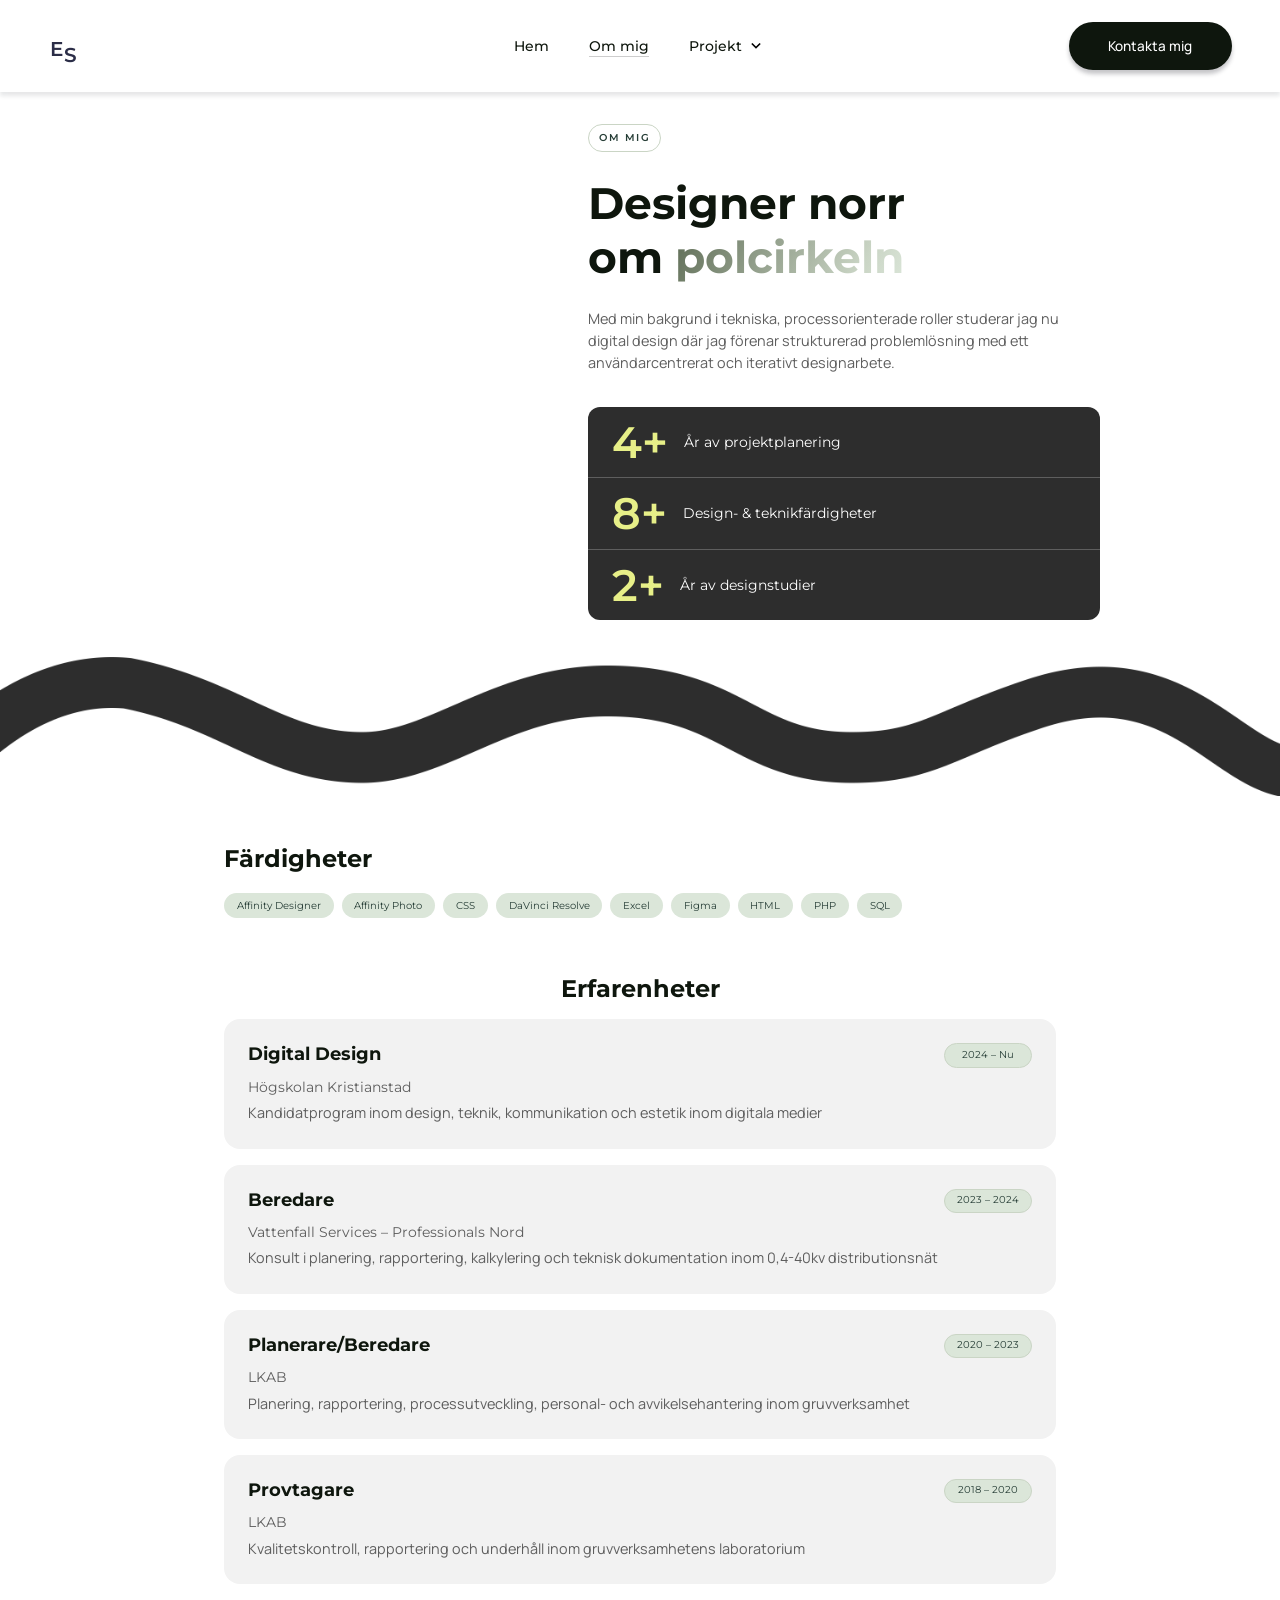
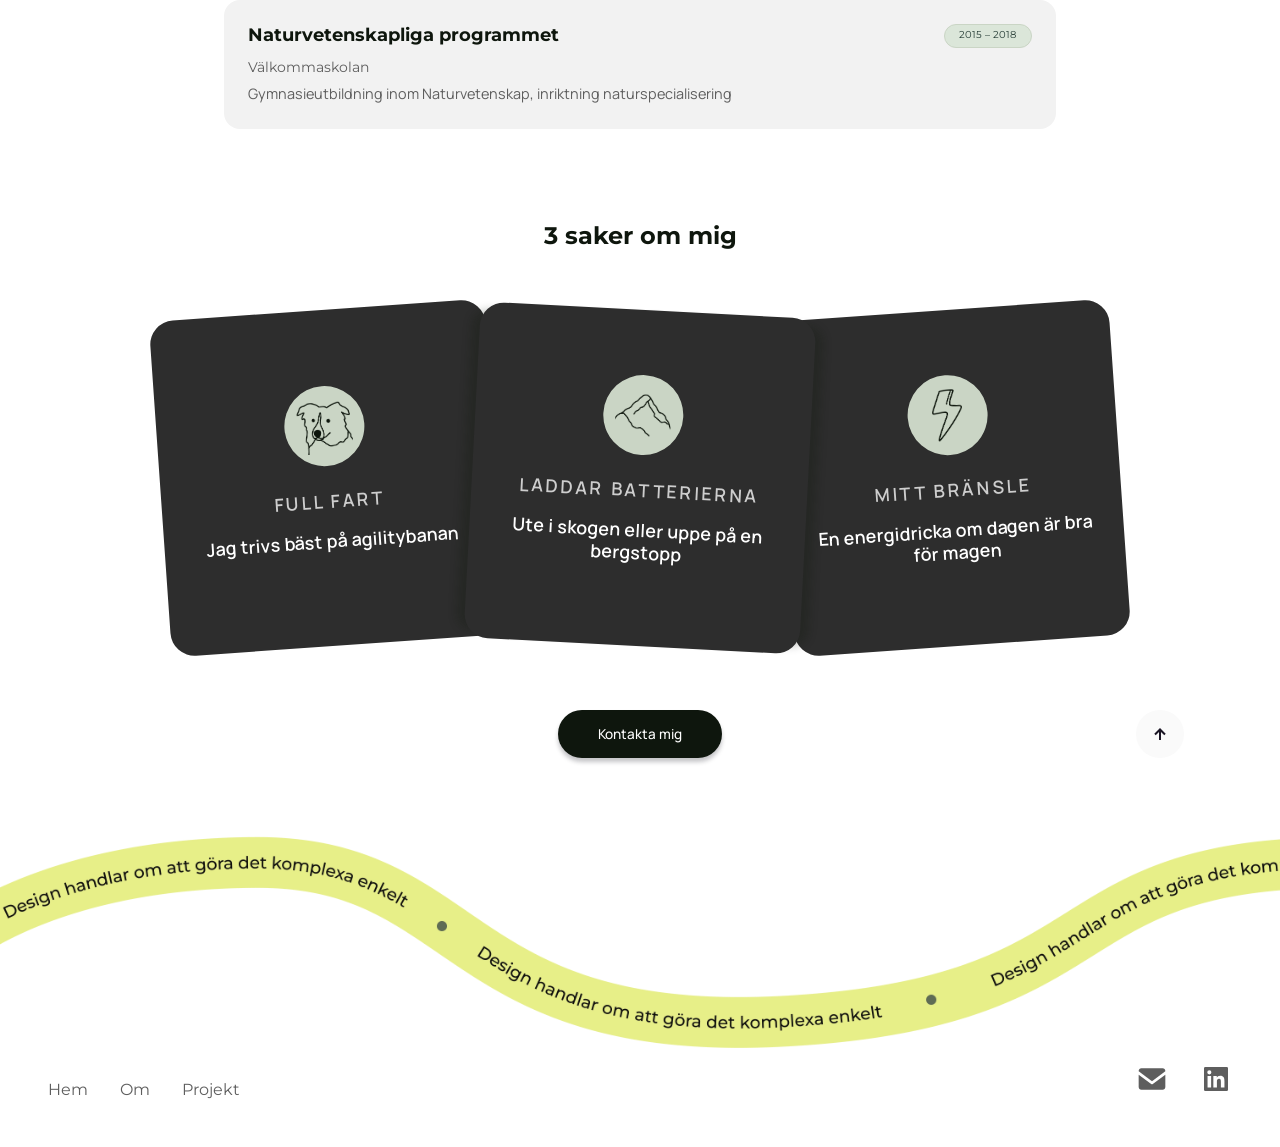
==== commit 891dbbe4: "Add files via upload" ====
--- a/about.html
+++ b/about.html
@@ -224,7 +224,7 @@
           </div>
         </section>
         <!-- Kontaktknapp och tillbaka till toppen-knapp -->
-        <div class="ending">
+        <div class="ending container">
           <a href="mailto:emmsjoholm@gmail.com" class="primary-btn" aria-label="Skicka e-post till Emma Sjöholm">
             Kontakta mig
           </a>
--- a/assets/style.css
+++ b/assets/style.css
@@ -646,7 +646,7 @@
 
 /* Footer: bild längst ner, länkar och ikoner ovanför. Använd med .stack-center */
 #image-footer {
-  background-image: url('images/footer_background.png');
+  background-image: url('images/footer_background.webp');
   background-size: auto 16rem;
   background-position: center bottom;
   background-repeat: no-repeat;
@@ -869,7 +869,7 @@
   aspect-ratio: 898 / 1378;
   margin-inline: auto;
   margin-top: 3rem;
-  background-image: url('images/phone_background.png');
+  background-image: url('images/phone_background.webp');
   background-size: contain;
   background-position: center;
   background-repeat: no-repeat;
@@ -1379,7 +1379,7 @@
 .about-img {
   grid-column: 1 / -1;
   position: relative;
-  background-image: url('images/background.png');
+  background-image: url('images/background.webp');
   background-size: cover;
   background-position: center bottom;
   background-repeat: no-repeat;
@@ -2065,4 +2065,9 @@
   .case-inspiration .content-grid > .img-row {
     max-width: 24rem;
   }
+
+  /* Logotyplänken ska bara vara lika stor som logotypen, inte hela kolumnen */
+header > a:has(.logo) {
+  justify-self: start;
+}
 }
--- a/assets/btn.css
+++ b/assets/btn.css
@@ -6,6 +6,7 @@
    4. Tertiärknapp
    5. Länkknapp
    6. Runda knappar (stäng & tillbaka till toppen)
+   7. Focus på projektkort
    ========================================================== */
 
 
@@ -44,6 +45,17 @@
    .link-btn:active {
      font-weight: 600;
    }
+
+   /* Synlig fokusring för tangentbordsnavigering på alla klickbara element. :where() nollar specificiteten så att egna regler kan skriva över */
+   :where(a, button, summary, input, textarea, select, [tabindex]):focus-visible {
+    outline: 2px solid var(--color-primary);
+    outline-offset: 3px;
+  }
+
+  /* Ljusare fokusring på mörk bakgrund så att den syns */
+  .bg-dark :focus-visible {
+  outline-color: var(--color-complementary);
+  }
    
    /* ================ 2. Primärknapp ================== */
    
@@ -170,4 +182,17 @@
    .close-btn:active,
    .back-top-btn:active {
      background-color: var(--color-dark-tag);
-   }+   }
+
+  /* ================ 7. Focus på projektkort ================== */
+ 
+  /* Fokusring runt hela kortet (länkens egen ring klipps av overflow: hidden) */
+  .project-cards:has(a:focus-visible) {
+  outline: 2px solid var(--color-primary);
+  outline-offset: 3px;
+  }
+
+  /* Dölj länkens egen ring, kortets ring ersätter den */
+  .project-cards a:focus-visible {
+  outline: none;
+  }
